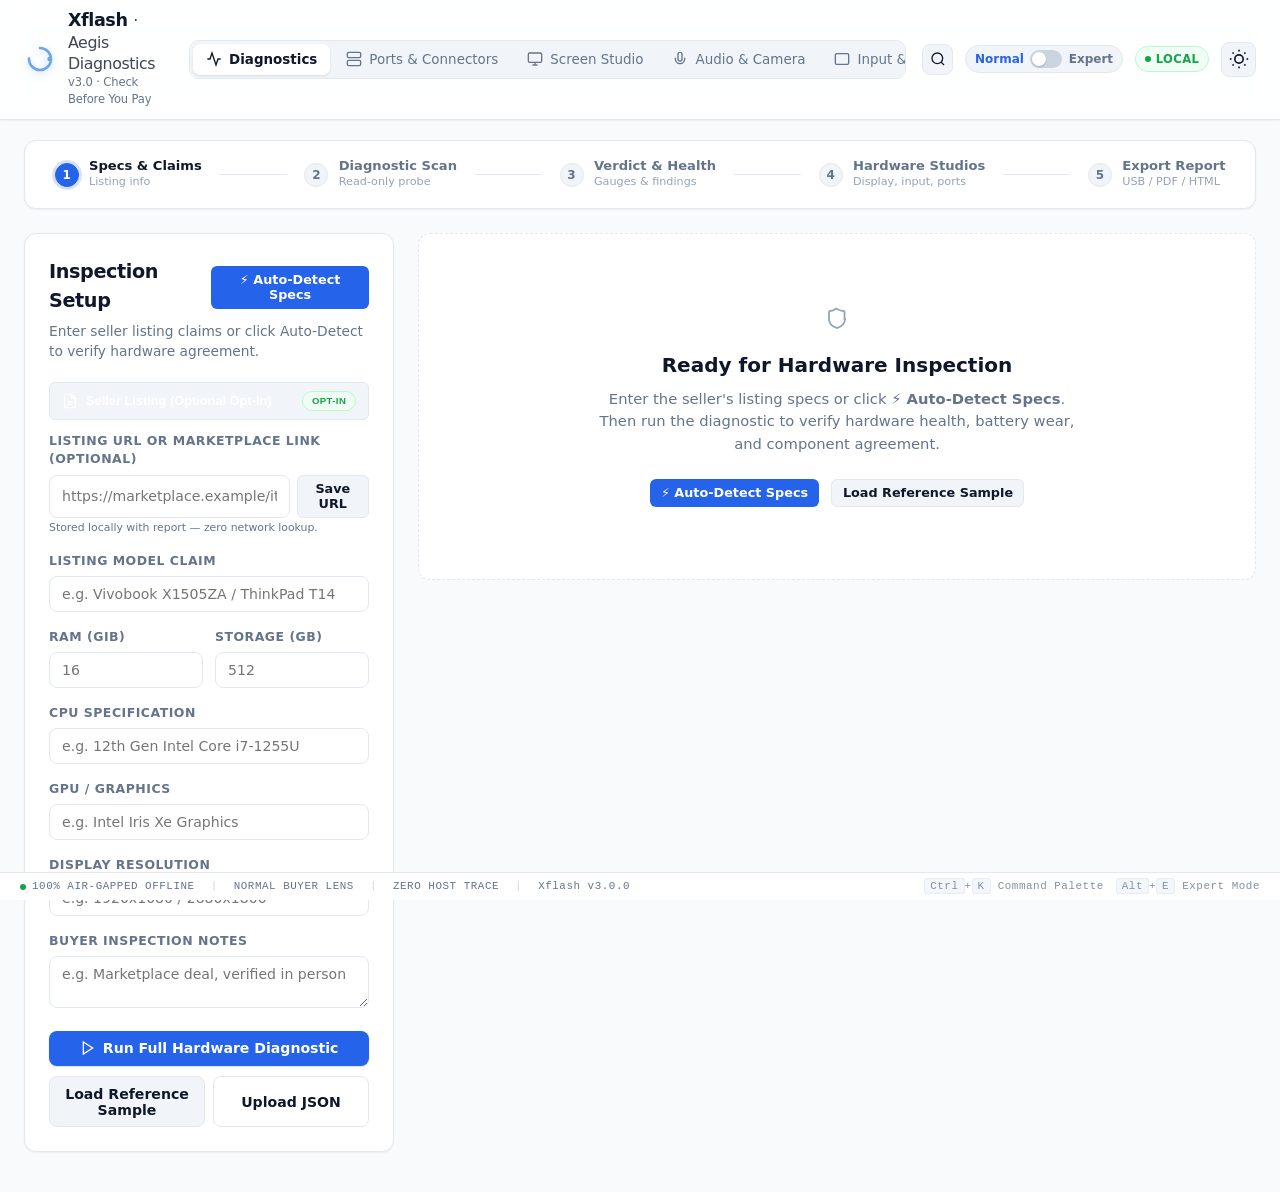
==== src/laptop_inspector/web/static/index.html @ f44b6428 "fix: resolve module lookup for server runner, cross-platform USB autorun, and web design guidelines " ====
<!doctype html>
<html lang="en">
<head>
  <meta charset="utf-8">
  <meta name="viewport" content="width=device-width, initial-scale=1">
  <meta name="theme-color" content="#0D1117">
  <meta name="color-scheme" content="dark">
  <title>Xflash (Aegis) v3.0 — Offline Hardware Assurance &amp; Spec Check</title>
  <link rel="stylesheet" href="app.css">
</head>
<body>
  <a href="#mainContent" class="skip-link">Skip to main content</a>

  <!-- Boot Splash (Xflash signature moment: open ring fills as engine initializes) -->
  <div id="xflashSplash" class="xflash-splash" aria-hidden="true" role="presentation">
    <div class="splash-content">
      <svg class="splash-ring-svg" viewBox="0 0 72 72" aria-hidden="true">
        <circle class="splash-ring-track" cx="36" cy="36" r="28" />
        <circle id="splashRingFill" class="splash-ring-fill" cx="36" cy="36" r="28" transform="rotate(-90 36 36)" />
        <circle id="splashSpark" class="splash-spark" cx="64" cy="36" r="3.5" />
      </svg>
      <div class="splash-wordmark">X<span>flash</span></div>
      <div class="splash-tagline">Offline Hardware Assurance · Workshop-Bench v3.0</div>
    </div>
  </div>

  <!-- Command Palette Overlay (Ctrl+K / Cmd+K) -->
  <div id="cmdPaletteOverlay" class="cmd-palette-overlay" role="dialog" aria-modal="true" aria-label="Command Palette">
    <div class="cmd-palette" id="cmdPaletteBox">
      <div class="cmd-input-row">
        <svg class="cmd-input-icon icon-sm" viewBox="0 0 24 24" stroke="currentColor" fill="none" stroke-width="2" aria-hidden="true"><circle cx="11" cy="11" r="8"/><line x1="21" y1="21" x2="16.65" y2="16.65"/></svg>
        <input type="text" id="cmdPaletteInput" class="cmd-input" placeholder="Jump to studio or test (e.g. Screen, Ports, Input, Cooling, Export)…" autocomplete="off" spellcheck="false" />
        <span class="cmd-shortcuts">ESC</span>
      </div>
      <div class="cmd-results" id="cmdResults" role="listbox"></div>
      <div class="cmd-footer">
        <span><kbd>↑</kbd><kbd>↓</kbd> Navigate</span>
        <span><kbd>Enter</kbd> Select</span>
        <span><kbd>Esc</kbd> Close</span>
      </div>
    </div>
  </div>

  <div id="app">
    <!-- Top Navigation Bar -->
    <header class="navbar">
      <div class="nav-container">
        <!-- Brand -->
        <div class="brand">
          <div class="brand-shield" aria-hidden="true">
            <svg viewBox="0 0 32 32" fill="none" class="shield-svg" width="30" height="30">
              <circle cx="16" cy="16" r="11" stroke="#6CA6F2" stroke-width="2.6" stroke-dasharray="52 17" stroke-linecap="round" transform="rotate(-90 16 16)" />
              <circle cx="25.5" cy="16" r="2.2" fill="#6CA6F2" />
            </svg>
          </div>
          <div class="brand-text">
            <span class="brand-title">Xflash <span style="font-weight:400; opacity:0.8; font-size:0.9em;">· Aegis Diagnostics</span></span>
            <span class="brand-tag">v3.0 · Check Before You Pay</span>
          </div>
        </div>

        <!-- Center Tabs -->
        <nav class="nav-tabs" role="tablist" aria-label="Main Diagnostics Navigation">
          <button class="nav-btn active" data-tab="tab-inspect" role="tab" aria-selected="true">
            <svg class="icon icon-sm" viewBox="0 0 24 24" stroke="currentColor" fill="none" stroke-width="2"><path d="M22 12h-4l-3 9L9 3l-3 9H2"/></svg>
            Diagnostics
          </button>
          <button class="nav-btn" data-tab="tab-ports" role="tab" aria-selected="false">
            <svg class="icon icon-sm" viewBox="0 0 24 24" stroke="currentColor" fill="none" stroke-width="2"><rect x="2" y="2" width="20" height="8" rx="2"/><rect x="2" y="14" width="20" height="8" rx="2"/><line x1="6" y1="6" x2="6.01" y2="6"/><line x1="6" y1="18" x2="6.01" y2="18"/></svg>
            Ports &amp; Connectors
          </button>
          <button class="nav-btn" data-tab="tab-screen" role="tab" aria-selected="false">
            <svg class="icon icon-sm" viewBox="0 0 24 24" stroke="currentColor" fill="none" stroke-width="2"><rect x="2" y="3" width="20" height="14" rx="2"/><line x1="8" y1="21" x2="16" y2="21"/><line x1="12" y1="17" x2="12" y2="21"/></svg>
            Screen Studio
          </button>
          <button class="nav-btn" data-tab="tab-media" role="tab" aria-selected="false">
            <svg class="icon icon-sm" viewBox="0 0 24 24" stroke="currentColor" fill="none" stroke-width="2"><path d="M12 2a3 3 0 0 0-3 3v7a3 3 0 0 0 6 0V5a3 3 0 0 0-3-3z"/><path d="M19 10v2a7 7 0 0 1-14 0v-2"/></svg>
            Audio &amp; Camera
          </button>
          <button class="nav-btn" data-tab="tab-input" role="tab" aria-selected="false">
            <svg class="icon icon-sm" viewBox="0 0 24 24" stroke="currentColor" fill="none" stroke-width="2"><rect x="2" y="4" width="20" height="16" rx="2"/><line x1="6" y1="8" x2="6.01" y2="8"/><line x1="10" y1="8" x2="10.01" y2="8"/><line x1="14" y1="8" x2="14.01" y2="8"/><line x1="18" y1="8" x2="18.01" y2="8"/></svg>
            Input &amp; Trackpad
          </button>
          <button class="nav-btn" data-tab="tab-benchmark" role="tab" aria-selected="false">
            <svg class="icon icon-sm" viewBox="0 0 24 24" stroke="currentColor" fill="none" stroke-width="2"><polygon points="13 2 3 14 12 14 11 22 21 10 12 10 13 2"/></svg>
            Cooling Pulse
          </button>
          <!-- Alias button for test compatibility - kept visible for backward compat -->
          <button class="nav-btn" data-tab="tab-tools" role="tab" style="display:none; visibility:hidden; position:absolute;">Tools</button>
          <button class="nav-btn" data-tab="tab-history" role="tab" aria-selected="false">
            <svg class="icon icon-sm" viewBox="0 0 24 24" stroke="currentColor" fill="none" stroke-width="2"><circle cx="12" cy="12" r="10"/><polyline points="12 6 12 12 16 14"/></svg>
            History
          </button>
          <button class="nav-btn" data-tab="tab-about" role="tab" aria-selected="false">
            <svg class="icon icon-sm" viewBox="0 0 24 24" stroke="currentColor" fill="none" stroke-width="2"><circle cx="12" cy="12" r="10"/><line x1="12" y1="16" x2="12" y2="12"/><line x1="12" y1="8" x2="12.01" y2="8"/></svg>
            About &amp; Donate
          </button>
        </nav>

        <!-- Right Controls: Command Palette, Mode Toggle, Local Badge, Theme -->
        <div class="nav-actions">
          <button type="button" id="cmdPaletteBtn" class="btn btn-icon" title="Command Palette (Ctrl+K)" aria-label="Command Palette">
            <svg class="icon icon-sm" viewBox="0 0 24 24" stroke="currentColor" fill="none" stroke-width="2"><circle cx="11" cy="11" r="8"/><line x1="21" y1="21" x2="16.65" y2="16.65"/></svg>
          </button>

          <div class="mode-switch-wrapper" title="Switch between Normal buyer mode and deep Expert hardware inspection mode">
            <span class="mode-label normal-label active">Normal</span>
            <label class="switch">
              <input type="checkbox" id="expertModeToggle" aria-label="Toggle Expert Telemetry Mode">
              <span class="slider round"></span>
            </label>
            <span class="mode-label expert-label">Expert</span>
          </div>

          <span id="appModeBadge" class="badge status-passed" title="100% offline, zero network requests"><span class="pulse-dot"></span>LOCAL</span>
          <button id="themeToggleBtn" class="btn btn-icon" title="Toggle Theme (Light / Dark)" aria-label="Toggle Theme (Light / Dark)">
            <svg class="icon" viewBox="0 0 24 24" stroke="currentColor" fill="none" stroke-width="2"><circle cx="12" cy="12" r="5"/><line x1="12" y1="1" x2="12" y2="3"/><line x1="12" y1="21" x2="12" y2="23"/><line x1="4.22" y1="4.22" x2="5.64" y2="5.64"/><line x1="18.36" y1="18.36" x2="19.78" y2="19.78"/><line x1="1" y1="12" x2="3" y2="12"/><line x1="21" y1="12" x2="23" y2="12"/><line x1="4.22" y1="19.78" x2="5.64" y2="18.36"/><line x1="18.36" y1="5.64" x2="19.78" y2="4.22"/></svg>
          </button>
        </div>
      </div>
    </header>

    <!-- Main Content -->
    <main id="mainContent" class="main-content">
      <!-- ============================================================== -->
      <!-- TAB 1: DIAGNOSTICS & HARDWARE INSPECTION                       -->
      <!-- ============================================================== -->
      <section id="tab-inspect" class="tab-pane active" role="tabpanel">
        <!-- Minimalist Workflow Stepper -->
        <div class="workflow-stepper" id="workflowStepper" role="navigation" aria-label="Inspection Workflow Steps">
          <div class="step-node active" data-step="1" title="Input listing claims or auto-detect specs">
            <span class="step-badge">1</span>
            <div class="step-info">
              <span class="step-title">Specs &amp; Claims</span>
              <span class="step-desc">Listing info</span>
            </div>
          </div>
          <div class="step-line" aria-hidden="true"></div>
          <div class="step-node" data-step="2" title="Inspect system hardware snapshot">
            <span class="step-badge">2</span>
            <div class="step-info">
              <span class="step-title">Diagnostic Scan</span>
              <span class="step-desc">Read-only probe</span>
            </div>
          </div>
          <div class="step-line" aria-hidden="true"></div>
          <div class="step-node" data-step="3" title="Review health metrics &amp; rule findings">
            <span class="step-badge">3</span>
            <div class="step-info">
              <span class="step-title">Verdict &amp; Health</span>
              <span class="step-desc">Gauges &amp; findings</span>
            </div>
          </div>
          <div class="step-line" aria-hidden="true"></div>
          <div class="step-node" data-step="4" title="Interactive studios: screen, audio, keyboard, ports, fan">
            <span class="step-badge">4</span>
            <div class="step-info">
              <span class="step-title">Hardware Studios</span>
              <span class="step-desc">Display, input, ports</span>
            </div>
          </div>
          <div class="step-line" aria-hidden="true"></div>
          <div class="step-node" data-step="5" title="Export HTML, JSON, or save directly to USB">
            <span class="step-badge">5</span>
            <div class="step-info">
              <span class="step-title">Export Report</span>
              <span class="step-desc">USB / PDF / HTML</span>
            </div>
          </div>
        </div>

        <div class="grid grid-sidebar">
          <!-- Sidebar: Claims & Auto-Detection -->
          <div class="sidebar-card">
            <div class="sidebar-header">
              <h2>Inspection Setup</h2>
              <button type="button" id="autoDetectBtn" class="btn btn-accent btn-sm" title="Query local hardware registers directly">
                ⚡ Auto-Detect Specs
              </button>
            </div>
            <p class="text-muted">Enter seller listing claims or click Auto-Detect to verify hardware agreement.</p>

            <!-- Host Environment & Clean Install Detection Card -->
            <div id="hostMetaBanner" class="host-meta-banner" style="display:none;">
              <div class="host-meta-title">
                <span>⚡ Host Environment &amp; OS Metadata</span>
                <span id="hostWipeTag" class="badge status-passed" style="margin-left:auto; font-size:0.65rem;">ESTABLISHED</span>
              </div>
              <div class="host-meta-grid">
                <div class="host-meta-item">
                  <strong>OS &amp; Arch</strong>
                  <span id="hostOsVal">--</span>
                </div>
                <div class="host-meta-item">
                  <strong>Boot &amp; Partition</strong>
                  <span id="hostBootVal">--</span>
                </div>
                <div class="host-meta-item">
                  <strong>Display Panel</strong>
                  <span id="hostDisplayVal">--</span>
                </div>
                <div class="host-meta-item">
                  <strong>Install Age</strong>
                  <span id="hostInstallVal">--</span>
                </div>
              </div>
            </div>

            <!-- Optional Seller Listing Claims Module (Intentional Opt-In) -->
            <div class="listing-toggle-wrapper" style="margin-bottom:0.75rem;">
              <button type="button" id="listingToggleBtn" class="listing-toggle-btn" aria-expanded="true" aria-controls="claimsForm" style="display:flex; align-items:center; gap:8px; width:100%; padding:0.5rem 0.75rem; background:var(--bg-subtle); border:1px solid var(--border-color); border-radius:var(--radius-sm); font-size:0.8rem; font-weight:600; cursor:pointer;">
                <svg class="icon icon-sm" viewBox="0 0 24 24" stroke="currentColor" fill="none" stroke-width="2"><path d="M14 2H6a2 2 0 0 0-2 2v16a2 2 0 0 0 2 2h12a2 2 0 0 0 2-2V8z"/><polyline points="14 2 14 8 20 8"/><line x1="16" y1="13" x2="8" y2="13"/><line x1="16" y1="17" x2="8" y2="17"/></svg>
                <span>Seller Listing (Optional Opt-In)</span>
                <span id="listingStateBadge" class="badge status-passed" style="font-size:0.6rem; margin-left:auto;">OPT-IN</span>
              </button>
            </div>

            <form id="claimsForm" class="claims-form">
              <div class="form-group" id="listingUrlGroup">
                <label for="listingUrlInput">Listing URL or Marketplace Link (Optional)</label>
                <div style="display:flex; gap:0.4rem;">
                  <input type="url" id="listingUrlInput" placeholder="https://marketplace.example/item/123…" autocomplete="off" />
                  <button type="button" id="parseListingBtn" class="btn btn-secondary btn-sm" title="Record listing reference offline (zero network transmission)">Save URL</button>
                </div>
                <span class="field-hint" style="font-size:0.68rem; color:var(--text-muted); display:block; margin-top:2px;">Stored locally with report — zero network lookup.</span>
              </div>

              <div class="form-group">
                <label for="claimModel">Listing Model Claim</label>
                <input type="text" id="claimModel" placeholder="e.g. Vivobook X1505ZA / ThinkPad T14" autocomplete="off" />
              </div>

              <div class="form-row">
                <div class="form-group">
                  <label for="claimRam">RAM (GiB)</label>
                  <input type="number" id="claimRam" placeholder="16" step="1" min="1" autocomplete="off" />
                </div>
                <div class="form-group">
                  <label for="claimStorage">Storage (GB)</label>
                  <input type="number" id="claimStorage" placeholder="512" step="1" min="1" autocomplete="off" />
                </div>
              </div>

              <div class="form-group">
                <label for="claimCpu">CPU Specification</label>
                <input type="text" id="claimCpu" placeholder="e.g. 12th Gen Intel Core i7-1255U" autocomplete="off" />
              </div>

              <div class="form-group">
                <label for="claimGpu">GPU / Graphics</label>
                <input type="text" id="claimGpu" placeholder="e.g. Intel Iris Xe Graphics" />
              </div>

              <div class="form-group">
                <label for="claimDisplay">Display Resolution</label>
                <input type="text" id="claimDisplay" placeholder="e.g. 1920x1080 / 2880x1800" />
              </div>

              <div class="form-group">
                <label for="operatorNotes">Buyer Inspection Notes</label>
                <textarea id="operatorNotes" rows="2" placeholder="e.g. Marketplace deal, verified in person"></textarea>
              </div>

              <!-- Action Buttons -->
              <div class="action-buttons">
                <button type="button" id="runLiveBtn" class="btn btn-primary btn-block">
                  <svg viewBox="0 0 24 24" width="16" height="16" stroke="currentColor" fill="none" stroke-width="2"><polygon points="5 3 19 12 5 21 5 3"/></svg>
                  Run Full Hardware Diagnostic
                </button>
                <div class="btn-group-row">
                  <button type="button" id="loadSampleBtn" class="btn btn-secondary flex-1">
                    Load Reference Sample
                  </button>
                  <button type="button" id="uploadSnapshotBtn" class="btn btn-outline flex-1">
                    Upload JSON
                  </button>
                </div>
                <input type="file" id="snapshotFileInput" accept=".json" style="display:none;" />
              </div>
            </form>

            <!-- Expert Mode Configuration Panel -->
            <div id="expertConfigPanel" class="expert-box" style="display:none;">
              <div class="expert-header">
                <span class="expert-tag">EXPERT TUNING</span>
                <span class="text-muted" style="font-size:0.75rem;">Custom Thresholds</span>
              </div>
              <div class="form-group slider-group">
                <div class="slider-label-row">
                  <label for="threshBatteryWarn">Battery Degradation Warning:</label>
                  <span id="threshBatteryWarnVal" class="val-pill">20%</span>
                </div>
                <input type="range" id="threshBatteryWarn" min="10" max="35" value="20" step="1">
              </div>
              <div class="form-group slider-group">
                <div class="slider-label-row">
                  <label for="threshNvmeWear">NVMe Wear Warning Threshold:</label>
                  <span id="threshNvmeWearVal" class="val-pill">80%</span>
                </div>
                <input type="range" id="threshNvmeWear" min="50" max="95" value="80" step="5">
              </div>
            </div>
          </div>

          <!-- Main Diagnostic Results Column -->
          <div class="content-panel">
            <div id="emptyState" class="empty-state">
              <div class="empty-icon" aria-hidden="true">
                <svg class="icon icon-lg" viewBox="0 0 24 24" stroke="currentColor" fill="none" stroke-width="1.8"><path d="M20 13c0 5-3.5 7.5-7.66 8.95a1 1 0 0 1-.67-.01C7.5 20.5 4 18 4 13V6a1 1 0 0 1 1-1c2.14 0 4.24-.8 5.85-2.34a1 1 0 0 1 .7 0C14.26 4.2 16.36 5 18.5 5a1 1 0 0 1 1 1v7z"/></svg>
              </div>
              <h3>Ready for Hardware Inspection</h3>
              <p>Enter the seller's listing specs or click <strong>⚡ Auto-Detect Specs</strong>. Then run the diagnostic to verify hardware health, battery wear, and component agreement.</p>
              <div class="empty-quick-actions">
                <button type="button" class="btn btn-accent btn-sm" onclick="document.getElementById('autoDetectBtn').click();">
                  ⚡ Auto-Detect Specs
                </button>
                <button type="button" class="btn btn-secondary btn-sm" onclick="document.getElementById('loadSampleBtn').click();">
                  Load Reference Sample
                </button>
              </div>
            </div>

            <div id="sessionResults" class="session-results" style="display:none;">
              <!-- Top Verdict & Health Meters Banner -->
              <div id="verdictBanner" class="verdict-banner">
                <div class="verdict-top-row">
                  <div class="verdict-main">
                    <div class="verdict-header">
                      <span class="verdict-label">HARDWARE ASSURANCE VERDICT</span>
                      <span id="verdictBadge" class="badge">ANALYZING</span>
                    </div>
                    <h2 id="verdictTitle">Checking hardware state…</h2>
                    <p id="verdictSummary" class="text-muted"></p>
                    <div class="verdict-meta">
                      <span id="sessionMetaId">Session: -</span>
                      <span id="sessionMetaDate">Date: -</span>
                      <span id="sessionMetaModel">Model: -</span>
                    </div>
                  </div>

                  <!-- Visual Radial / Metric Gauges -->
                  <div class="verdict-dials">
                    <!-- Battery Health Radial Ring -->
                    <div class="dial-card" id="batteryDialCard">
                      <div class="dial-svg-wrap">
                        <svg viewBox="0 0 36 36" class="circular-chart">
                          <path class="circle-bg" d="M18 2.0845 a 15.9155 15.9155 0 0 1 0 31.831 a 15.9155 15.9155 0 0 1 0 -31.831"/>
                          <path id="batteryCirclePath" class="circle" stroke-dasharray="85, 100" d="M18 2.0845 a 15.9155 15.9155 0 0 1 0 31.831 a 15.9155 15.9155 0 0 1 0 -31.831"/>
                          <text x="18" y="20.5" class="dial-percent" id="batteryHealthDialText">--%</text>
                        </svg>
                      </div>
                      <div class="dial-label">Battery Health</div>
                      <div class="dial-sub" id="batteryCyclesSub">-- cycles</div>
                    </div>

                    <!-- Storage NVMe Health Indicator -->
                    <div class="dial-card" id="storageDialCard">
                      <div class="dial-meter-wrap">
                        <div class="meter-bar">
                          <div id="storageWearFill" class="meter-fill" style="width: 12%;"></div>
                        </div>
                        <div class="meter-val" id="storageWearText">--% Used</div>
                      </div>
                      <div class="dial-label">NVMe Endurance</div>
                      <div class="dial-sub" id="storageIntegritySub">0 Errors · Clean</div>
                    </div>

                    <!-- Thermal Status Dial -->
                    <div class="dial-card expert-metric" id="thermalDialCard">
                      <div class="thermal-dial-val" id="cpuTempText">45°C</div>
                      <div class="dial-label">CPU Temperature</div>
                      <div class="dial-sub" id="thermalStatusSub">Normal · Active</div>
                    </div>
                  </div>
                </div>

                <!-- Export Bar -->
                <div class="export-bar">
                  <a id="exportHtmlBtn" class="btn btn-sm btn-outline" target="_blank">Download HTML Report</a>
                  <a id="exportJsonBtn" class="btn btn-sm btn-outline" target="_blank">Download JSON</a>
                  <button type="button" id="printReportBtn" class="btn btn-sm btn-outline">Print View</button>
                  <button type="button" id="saveUsbReportBtn" class="btn btn-sm btn-primary" title="Save HTML and JSON report directly into USB drive ./aegis_reports/">💾 Save to USB Reports</button>
                  <span id="saveUsbReportStatus" class="text-muted" style="font-size:0.75rem; align-self:center;"></span>
                </div>
              </div>

              <!-- Interactive Laptop Hardware Schematic (Component Health Map) -->
              <div id="hardwareSchematic" class="card-box schematic-card" style="margin-bottom:1.25rem;">
                <div class="sidebar-header" style="margin-bottom:0.4rem;">
                  <div style="display:flex; align-items:center; gap:8px;">
                    <svg class="icon icon-sm" viewBox="0 0 24 24" stroke="currentColor" fill="none" stroke-width="2"><rect x="2" y="3" width="20" height="14" rx="2"/><line x1="8" y1="21" x2="16" y2="21"/><line x1="12" y1="17" x2="12" y2="21"/></svg>
                    <h3 style="margin:0; font-size:0.95rem;">Interactive Hardware Topology Map</h3>
                  </div>
                  <span id="schematicOverallBadge" class="badge status-passed" style="font-size:0.65rem;">HARDWARE TOPOLOGY ACTIVE</span>
                </div>
                <p class="text-muted" style="font-size:0.78rem; margin-bottom:0.75rem;">Spatial component overview. Click any hardware module below to inspect its dedicated diagnostics or sensor registers.</p>
                <div class="schematic-svg-wrapper" style="overflow-x:auto;">
                  <svg class="laptop-schematic-svg" viewBox="0 0 540 280" fill="none" xmlns="http://www.w3.org/2000/svg" role="img" aria-label="Interactive Laptop Component Health Map" style="width:100%; max-width:620px; display:block; margin:0 auto;">
                    <!-- Screen Lid -->
                    <rect x="50" y="8" width="440" height="145" rx="8" class="schematic-zone zone-healthy" id="schematic-display" data-target-tab="tab-screen" style="cursor:pointer;" />
                    <text class="schematic-label" x="270" y="70" id="schematic-display-text" text-anchor="middle" font-size="11" font-weight="700" fill="currentColor">DISPLAY PANEL (eDP)</text>
                    <text class="schematic-sublabel" x="270" y="86" id="schematic-display-sub" text-anchor="middle" font-size="9" fill="currentColor" opacity="0.75">Click for Screen Studio (Pixels, UFO, Contrast)</text>
                    <!-- Webcam -->
                    <rect x="250" y="14" width="40" height="18" rx="4" class="schematic-zone zone-healthy" id="schematic-webcam" data-target-tab="tab-media" style="cursor:pointer;" />
                    <circle cx="270" cy="23" r="3" fill="#6CA6F2" />
                    <!-- Left & Right Hinges -->
                    <rect x="60" y="148" width="36" height="12" rx="2" class="schematic-zone zone-healthy" id="schematic-hinge-l" data-target-subtab="subtab-manual" style="cursor:pointer;" />
                    <rect x="444" y="148" width="36" height="12" rx="2" class="schematic-zone zone-healthy" id="schematic-hinge-r" data-target-subtab="subtab-manual" style="cursor:pointer;" />
                    <!-- Lower Chassis Base -->
                    <rect x="30" y="160" width="480" height="110" rx="8" class="schematic-chassis" stroke="var(--border-color)" stroke-width="1.5" fill="var(--bg-subtle)" />
                    <!-- Left Ports (USB/AC) -->
                    <rect x="18" y="172" width="16" height="44" rx="3" class="schematic-zone zone-healthy" id="schematic-ports-l" data-target-tab="tab-ports" style="cursor:pointer;" />
                    <text class="schematic-vert-label" x="26" y="194" transform="rotate(-90 26 194)" text-anchor="middle" font-size="7" font-weight="700" fill="currentColor">PORTS L</text>
                    <!-- Right Ports (HDMI/Audio) -->
                    <rect x="506" y="172" width="16" height="44" rx="3" class="schematic-zone zone-healthy" id="schematic-ports-r" data-target-tab="tab-ports" style="cursor:pointer;" />
                    <text class="schematic-vert-label" x="514" y="194" transform="rotate(90 514 194)" text-anchor="middle" font-size="7" font-weight="700" fill="currentColor">PORTS R</text>
                    <!-- Keyboard Area -->
                    <rect x="54" y="168" width="308" height="58" rx="5" class="schematic-zone zone-healthy" id="schematic-keyboard" data-target-tab="tab-input" style="cursor:pointer;" />
                    <text class="schematic-label" x="208" y="195" id="schematic-keyboard-text" text-anchor="middle" font-size="10" font-weight="700" fill="currentColor">KEYBOARD MATRIX</text>
                    <text class="schematic-sublabel" x="208" y="210" id="schematic-keyboard-sub" text-anchor="middle" font-size="8" fill="currentColor" opacity="0.75">Click for Input Studio (84-Key Heatmap)</text>
                    <!-- Trackpad -->
                    <rect x="154" y="232" width="108" height="32" rx="4" class="schematic-zone zone-healthy" id="schematic-trackpad" data-target-tab="tab-input" style="cursor:pointer;" />
                    <text class="schematic-sublabel" x="208" y="252" text-anchor="middle" font-size="8" font-weight="700" fill="currentColor">TRACKPAD &amp; GESTURES</text>
                    <!-- CPU & Thermals -->
                    <rect x="372" y="168" width="128" height="34" rx="5" class="schematic-zone zone-healthy" id="schematic-cpu" data-target-tab="tab-benchmark" style="cursor:pointer;" />
                    <text class="schematic-label" x="436" y="185" id="schematic-cpu-text" text-anchor="middle" font-size="9" font-weight="700" fill="currentColor">CPU &amp; THERMALS</text>
                    <text class="schematic-sublabel" x="436" y="196" id="schematic-cpu-status" text-anchor="middle" font-size="8" fill="currentColor" opacity="0.75">Normal</text>
                    <!-- NVMe Storage & Fan -->
                    <rect x="372" y="206" width="60" height="26" rx="4" class="schematic-zone zone-healthy" id="schematic-storage" data-target-subtab="subtab-expert" style="cursor:pointer;" />
                    <text class="schematic-sublabel" x="402" y="222" id="schematic-storage-status" text-anchor="middle" font-size="8" font-weight="700" fill="currentColor">NVMe SSD</text>
                    <rect x="440" y="206" width="60" height="26" rx="4" class="schematic-zone zone-healthy" id="schematic-fan" data-target-tab="tab-benchmark" style="cursor:pointer;" />
                    <text class="schematic-sublabel" x="470" y="222" id="schematic-fan-status" text-anchor="middle" font-size="8" font-weight="700" fill="currentColor">FAN RPM</text>
                    <!-- Battery Unit -->
                    <rect x="372" y="236" width="128" height="28" rx="4" class="schematic-zone zone-healthy" id="schematic-battery" data-target-subtab="subtab-expert" style="cursor:pointer;" />
                    <text class="schematic-label" x="436" y="253" id="schematic-battery-text" text-anchor="middle" font-size="9" font-weight="700" fill="currentColor">BATTERY PACK</text>
                  </svg>
                </div>
              </div>

              <!-- Quick Hardware Verification Ribbon -->
              <div class="quick-check-ribbon">
                <div class="quick-check-title">
                  <svg class="icon icon-sm" viewBox="0 0 24 24" stroke="currentColor" fill="none" stroke-width="2"><path d="M9 12l2 2 4-4m6 2a9 9 0 11-18 0 9 9 0 0118 0z"/></svg>
                  <span>Interactive Testing Studios:</span>
                </div>
                <div class="quick-check-actions">
                  <button type="button" class="quick-tool-btn" data-jump-tab="tab-screen">
                    <svg class="icon icon-sm" viewBox="0 0 24 24" stroke="currentColor" fill="none" stroke-width="2"><rect x="2" y="3" width="20" height="14" rx="2"/><line x1="8" y1="21" x2="16" y2="21"/><line x1="12" y1="17" x2="12" y2="21"/></svg>
                    Screen Studio
                  </button>
                  <button type="button" class="quick-tool-btn" data-jump-tab="tab-ports">
                    <svg class="icon icon-sm" viewBox="0 0 24 24" stroke="currentColor" fill="none" stroke-width="2"><rect x="2" y="2" width="20" height="8" rx="2"/><rect x="2" y="14" width="20" height="8" rx="2"/><line x1="6" y1="6" x2="6.01" y2="6"/><line x1="6" y1="18" x2="6.01" y2="18"/></svg>
                    Ports &amp; Cables
                  </button>
                  <button type="button" class="quick-tool-btn" data-jump-tab="tab-input">
                    <svg class="icon icon-sm" viewBox="0 0 24 24" stroke="currentColor" fill="none" stroke-width="2"><rect x="2" y="4" width="20" height="16" rx="2"/><line x1="6" y1="8" x2="6.01" y2="8"/><line x1="10" y1="8" x2="10.01" y2="8"/><line x1="14" y1="8" x2="14.01" y2="8"/><line x1="18" y1="8" x2="18.01" y2="8"/></svg>
                    Keyboard &amp; Trackpad
                  </button>
                  <button type="button" class="quick-tool-btn" data-jump-tab="tab-media">
                    <svg class="icon icon-sm" viewBox="0 0 24 24" stroke="currentColor" fill="none" stroke-width="2"><path d="M12 2a3 3 0 0 0-3 3v7a3 3 0 0 0 6 0V5a3 3 0 0 0-3-3z"/><path d="M19 10v2a7 7 0 0 1-14 0v-2"/></svg>
                    Audio &amp; Mic
                  </button>
                  <button type="button" class="quick-tool-btn" data-jump-tab="tab-benchmark">
                    <svg class="icon icon-sm" viewBox="0 0 24 24" stroke="currentColor" fill="none" stroke-width="2"><polygon points="13 2 3 14 12 14 11 22 21 10 12 10 13 2"/></svg>
                    Cooling Pulse
                  </button>
                </div>
              </div>

              <!-- Sub-navigation Tabs -->
              <div class="subnav-tabs">
                <button class="subnav-btn active" data-subtab="subtab-findings">
                  Findings (<span id="findingsCountBadge">0</span>)
                </button>
                <button class="subnav-btn" data-subtab="subtab-comparison">
                  Listing Claim Comparison
                </button>
                <button class="subnav-btn" data-subtab="subtab-coverage">
                  Coverage Matrix
                </button>
                <button class="subnav-btn" data-subtab="subtab-manual">
                  Manual Checklist
                </button>
                <button class="subnav-btn expert-tab-btn" data-subtab="subtab-expert" style="display:none;">
                  ⚡ Expert Hardware Telemetry
                </button>
              </div>

              <!-- Subtab 1: Findings -->
              <div id="subtab-findings" class="subtab-pane active">
                <div id="findingsList" class="findings-list"></div>
              </div>

              <!-- Subtab 2: Listing Claim Comparison Matrix -->
              <div id="subtab-comparison" class="subtab-pane">
                <div class="card-box">
                  <h3>Seller Listing vs. Physical Hardware Agreement</h3>
                  <p class="text-muted">Direct comparison between seller claims, measured hardware registers, and tolerance bounds.</p>
                  <table class="table comparison-table">
                    <thead>
                      <tr>
                        <th>Specification</th>
                        <th>Seller Listing Claim</th>
                        <th>Auto-Detected Physical Hardware</th>
                        <th>Agreement Verdict</th>
                      </tr>
                    </thead>
                    <tbody id="comparisonTableBody"></tbody>
                  </table>
                </div>
              </div>

              <!-- Subtab 3: Coverage Matrix -->
              <div id="subtab-coverage" class="subtab-pane">
                <table class="table coverage-table">
                  <thead>
                    <tr>
                      <th>Diagnostic Area</th>
                      <th>Coverage State</th>
                      <th>Description &amp; Bounds</th>
                    </tr>
                  </thead>
                  <tbody id="coverageTableBody"></tbody>
                </table>
              </div>

              <!-- Subtab 4: Manual Physical Checklist -->
              <div id="subtab-manual" class="subtab-pane">
                <div class="card-box">
                  <h3>Physical &amp; Chassis Verification</h3>
                  <p class="text-muted">Software cannot inspect physical chassis cracks, loose hinges, missing screws, or dangerous battery swelling. Test and record outcomes below:</p>
                  <div id="manualChecklist" class="checklist-grid"></div>
                </div>
              </div>

              <!-- Subtab 5: Expert Telemetry Inspection -->
              <div id="subtab-expert" class="subtab-pane">
                <div class="expert-telemetry-grid">
                  <!-- CPU & Thermal Zones -->
                  <div class="card-box">
                    <h4>Processor &amp; Thermal Zone Telemetry</h4>
                    <table class="table table-sm">
                      <tbody id="expertCpuTable"></tbody>
                    </table>
                  </div>

                  <!-- Battery ACPI & Power Registers -->
                  <div class="card-box">
                    <h4>Battery ACPI Controller Telemetry</h4>
                    <table class="table table-sm">
                      <tbody id="expertBatteryTable"></tbody>
                    </table>
                  </div>

                  <!-- Storage Low-Level Controllers -->
                  <div class="card-box">
                    <h4>Storage Controller &amp; NVMe Raw Logs</h4>
                    <table class="table table-sm">
                      <tbody id="expertStorageTable"></tbody>
                    </table>
                  </div>

                  <!-- Display & System Architecture -->
                  <div class="card-box">
                    <h4>Motherboard, Display DRM &amp; Kernel</h4>
                    <table class="table table-sm">
                      <tbody id="expertSystemTable"></tbody>
                    </table>
                  </div>

                  <!-- Operating System, Refurbish & Display Panel Telemetry -->
                  <div class="card-box" style="grid-column: 1 / -1;">
                    <div class="sidebar-header">
                      <h4>Operating System, Clean Wipe &amp; Display Panel Telemetry</h4>
                      <span id="refurbishVerdictBadge" class="badge status-passed">OS METADATA VERIFIED</span>
                    </div>
                    <table class="table table-sm">
                      <tbody id="expertOsRefurbishTable"></tbody>
                    </table>
                  </div>
                </div>
              </div>
            </div>
          </div>
        </div>
      </section>

      <!-- ============================================================== -->
      <!-- TAB 2: PORTS & CONNECTORS HARDWARE STATION                     -->
      <!-- ============================================================== -->
      <section id="tab-ports" class="tab-pane" role="tabpanel">
        <!-- Station Header Bar -->
        <div class="station-header-bar">
          <div class="station-header-left">
            <button type="button" class="btn btn-sm btn-outline station-nav-btn" data-jump-tab="tab-inspect">
              <svg class="icon icon-sm" viewBox="0 0 24 24" stroke="currentColor" fill="none" stroke-width="2"><line x1="19" y1="12" x2="5" y2="12"/><polyline points="12 19 5 12 12 5"/></svg>
              Diagnostics Overview
            </button>
            <div class="station-header-title">
              <h2>Ports &amp; Connectors Station</h2>
              <p>Plug in USB devices, video monitors, and AC charger to verify socket integrity</p>
            </div>
          </div>
          <div class="station-header-actions">
            <button type="button" class="btn btn-sm btn-primary station-nav-btn" data-jump-tab="tab-screen">
              Next: Screen Studio
              <svg class="icon icon-sm" viewBox="0 0 24 24" stroke="currentColor" fill="none" stroke-width="2"><line x1="5" y1="12" x2="19" y2="12"/><polyline points="12 5 19 12 12 19"/></svg>
            </button>
          </div>
        </div>

        <div class="ports-container">
          <div class="ports-summary-bar">
            <div>
              <h2>Physical Ports &amp; Connectors Station</h2>
              <p class="text-muted" style="margin-bottom:0;">Live real-time monitoring of USB-A/C ports, external HDMI video, and AC charger connectivity.</p>
            </div>
            <div class="ports-stats">
              <div class="port-stat-item">
                <span class="port-stat-num" id="portUsbCount">0</span>
                <span class="port-stat-label">USB Devices</span>
              </div>
              <div class="port-stat-item">
                <span class="port-stat-num" id="portDisplayCount">0</span>
                <span class="port-stat-label">Video Outputs</span>
              </div>
              <div class="port-stat-item">
                <span class="port-stat-num" id="portVerifiedCount">0</span>
                <span class="port-stat-label">Verified Ports</span>
              </div>
              <button type="button" id="refreshPortsBtn" class="btn btn-sm btn-outline">⚡ Poll Ports</button>
            </div>
          </div>

          <div id="portLiveAlert" class="port-alert-banner">
            <span>💡 <strong>Live Port Test:</strong> Plug a USB drive, mouse, or HDMI cable into any laptop port. The port will automatically highlight in green with speed and vendor verification!</span>
          </div>

          <!-- Section 1: USB Ports -->
          <div class="card-box">
            <div class="sidebar-header">
              <h3>USB-A &amp; USB-C Physical Ports</h3>
              <span class="badge status-passed">Auto-Polling Active</span>
            </div>
            <p class="text-muted">Insert a USB device into each physical port around the laptop chassis to verify power delivery and data lines.</p>
            <div id="usbPortsList" class="ports-section-grid"></div>
          </div>

          <!-- Section 2: Video Outputs & HDMI -->
          <div class="card-box">
            <h3>External Video Outputs (HDMI &amp; DisplayPort)</h3>
            <p class="text-muted">Plug an external monitor or projector into the HDMI/Type-C port to verify external video controller output.</p>
            <div id="displayPortsList" class="ports-section-grid"></div>
          </div>

          <!-- Section 3: AC Charger & Network -->
          <div class="ports-section-grid">
            <div class="card-box" id="acChargingCard">
              <h3>AC Power Adapter &amp; Charging Port</h3>
              <p class="text-muted">Detects when the charging cable is connected and delivering current to the battery.</p>
              <div id="acPortStatusBox" style="margin-top:0.75rem;"></div>
            </div>

            <div class="card-box" id="networkCard">
              <h3>Network &amp; Wireless Hardware</h3>
              <p class="text-muted">Wi-Fi interface chip and Bluetooth hardware controller status.</p>
              <div id="networkStatusBox" style="margin-top:0.75rem;"></div>
            </div>
          </div>
        </div>
      </section>

      <!-- ============================================================== -->
      <!-- TAB 3: SCREEN & DISPLAY STUDIO                                 -->
      <!-- ============================================================== -->
      <section id="tab-screen" class="tab-pane" role="tabpanel">
        <!-- Station Header Bar -->
        <div class="station-header-bar">
          <div class="station-header-left">
            <button type="button" class="btn btn-sm btn-outline station-nav-btn" data-jump-tab="tab-inspect">
              <svg class="icon icon-sm" viewBox="0 0 24 24" stroke="currentColor" fill="none" stroke-width="2"><line x1="19" y1="12" x2="5" y2="12"/><polyline points="12 19 5 12 12 5"/></svg>
              Diagnostics Overview
            </button>
            <div class="station-header-title">
              <h2>Screen &amp; Display Studio</h2>
              <p>Test dead pixels, grayscale dynamic range, optical sharpness, and panel refresh rate</p>
            </div>
          </div>
          <div class="station-header-actions">
            <button type="button" class="btn btn-sm btn-outline station-nav-btn" data-jump-tab="tab-ports">
              ← Ports
            </button>
            <button type="button" class="btn btn-sm btn-primary station-nav-btn" data-jump-tab="tab-media">
              Next: Audio &amp; Camera
              <svg class="icon icon-sm" viewBox="0 0 24 24" stroke="currentColor" fill="none" stroke-width="2"><line x1="5" y1="12" x2="19" y2="12"/><polyline points="12 5 19 12 12 19"/></svg>
            </button>
          </div>
        </div>

        <div class="screen-studio-grid">
          <!-- Screen Tool 1: Dead Pixel Tester -->
          <div class="tool-card">
            <div class="tool-card-header">
              <div class="tool-icon">
  <svg class="icon" viewBox="0 0 24 24" stroke="currentColor" fill="none" stroke-width="2"><rect x="2" y="3" width="20" height="14" rx="2"/><line x1="8" y1="21" x2="16" y2="21"/><line x1="12" y1="17" x2="12" y2="21"/></svg>
</div>
              <div>
                <h3>Dead &amp; Stuck Pixel Color Cycler</h3>
                <p class="text-muted">Cycles pure RGB, monochrome, and contrast panels to spot dead subpixels, pressure marks, and backlight bleed.</p>
              </div>
            </div>

            <div class="palette-preview">
              <span class="preview-chip" style="background:#000;" title="Black"></span>
              <span class="preview-chip" style="background:#fff; border: 1px solid #ccc;" title="White"></span>
              <span class="preview-chip" style="background:#f00;" title="Red"></span>
              <span class="preview-chip" style="background:#0f0;" title="Green"></span>
              <span class="preview-chip" style="background:#00f;" title="Blue"></span>
              <span class="preview-chip" style="background:#ff0;" title="Yellow"></span>
              <span class="preview-chip" style="background:#f0f;" title="Magenta"></span>
              <span class="preview-chip" style="background:#0ff;" title="Cyan"></span>
            </div>

            <button type="button" id="launchScreenTestBtn" class="btn btn-primary btn-block">
              Launch Fullscreen Display Test
            </button>
          </div>

          <!-- Screen Tool 2: Grayscale Contrast & Dynamic Range -->
          <div class="tool-card">
            <div class="tool-card-header">
              <div class="tool-icon">
  <svg class="icon" viewBox="0 0 24 24" stroke="currentColor" fill="none" stroke-width="2"><circle cx="12" cy="12" r="5"/><line x1="12" y1="1" x2="12" y2="3"/><line x1="12" y1="21" x2="12" y2="23"/><line x1="4.22" y1="4.22" x2="5.64" y2="5.64"/><line x1="18.36" y1="18.36" x2="19.78" y2="19.78"/><line x1="1" y1="12" x2="3" y2="12"/><line x1="21" y1="12" x2="23" y2="12"/><line x1="4.22" y1="19.78" x2="5.64" y2="18.36"/><line x1="18.36" y1="5.64" x2="19.78" y2="4.22"/></svg>
</div>
              <div>
                <h3>Contrast &amp; Grayscale Dynamic Range</h3>
                <p class="text-muted">16-step grayscale ramp. Ensure every step from 0% pure black to 100% white is clearly distinguishable without crushed blacks or blown highlights.</p>
              </div>
            </div>

            <div class="contrast-ramp-wrap">
              <div class="contrast-step-bar" id="contrastStepBar"></div>
            </div>

            <div class="btn-group-row">
              <button type="button" id="launchContrastFullscreenBtn" class="btn btn-outline flex-1">Fullscreen Contrast Test</button>
            </div>
          </div>

          <!-- Screen Tool 3: Text Sharpness & 1px Grid -->
          <div class="tool-card">
            <div class="tool-card-header">
              <div class="tool-icon">
  <svg class="icon" viewBox="0 0 24 24" stroke="currentColor" fill="none" stroke-width="2"><circle cx="11" cy="11" r="8"/><line x1="21" y1="21" x2="16.65" y2="16.65"/></svg>
</div>
              <div>
                <h3>1px Text Sharpness &amp; Subpixel Grid</h3>
                <p class="text-muted">Inspect subpixel alignment, optical sharpness, and scaling artifacts across fine fonts and a 1px checkerboard pattern.</p>
              </div>
            </div>

            <div class="sharpness-preview-box">
              <canvas id="checkerboardCanvas" class="pixel-grid-canvas"></canvas>
              <div class="sharpness-samples">
                <div style="font-size:7pt;">7pt: The quick brown fox jumps over the lazy dog. 1234567890</div>
                <div style="font-size:9pt;">9pt: The quick brown fox jumps over the lazy dog. 1234567890</div>
                <div style="font-size:11pt; font-weight:700;">11pt Bold: Clean typography indicates zero scaling distortion.</div>
              </div>
            </div>
          </div>

          <!-- Screen Tool 4: UFO Motion Blur & Refresh Rate Benchmark -->
          <div class="tool-card">
            <div class="tool-card-header">
              <div class="tool-icon">
  <svg class="icon" viewBox="0 0 24 24" stroke="currentColor" fill="none" stroke-width="2"><polygon points="13 2 3 14 12 14 11 22 21 10 12 10 13 2"/></svg>
</div>
              <div>
                <h3>UFO Motion Blur &amp; Display Refresh Rate</h3>
                <p class="text-muted">Live animation benchmark measuring exact display refresh rate (Hz), frame time jitter, and pixel response time ghosting.</p>
              </div>
            </div>

            <div class="ufo-canvas-wrap">
              <canvas id="ufoCanvas" class="ufo-canvas" width="400" height="120"></canvas>
              <div class="ufo-stats-bar">
                <span>Refresh Rate: <strong id="ufoHzText" class="ufo-hz-val">60.0 Hz</strong></span>
                <span>Frame Time: <strong id="ufoFrameTimeText">16.6 ms</strong></span>
                <span>Ghosting: <strong>Check trails</strong></span>
              </div>
            </div>

            <div class="btn-group-row">
              <button type="button" id="toggleUfoAnimBtn" class="btn btn-secondary flex-1">Pause Animation</button>
            </div>
          </div>
        </div>
      </section>

      <!-- ============================================================== -->
      <!-- TAB 4: AUDIO & CAMERA MEDIA LAB                                -->
      <!-- ============================================================== -->
      <section id="tab-media" class="tab-pane" role="tabpanel">
        <!-- Station Header Bar -->
        <div class="station-header-bar">
          <div class="station-header-left">
            <button type="button" class="btn btn-sm btn-outline station-nav-btn" data-jump-tab="tab-inspect">
              <svg class="icon icon-sm" viewBox="0 0 24 24" stroke="currentColor" fill="none" stroke-width="2"><line x1="19" y1="12" x2="5" y2="12"/><polyline points="12 19 5 12 12 5"/></svg>
              Diagnostics Overview
            </button>
            <div class="station-header-title">
              <h2>Audio &amp; Camera Media Lab</h2>
              <p>Frequency sweep, speaker rattle check, optical webcam feed, and real-time dual microphone level</p>
            </div>
          </div>
          <div class="station-header-actions">
            <button type="button" class="btn btn-sm btn-outline station-nav-btn" data-jump-tab="tab-screen">
              ← Screen
            </button>
            <button type="button" class="btn btn-sm btn-primary station-nav-btn" data-jump-tab="tab-input">
              Next: Input &amp; Trackpad
              <svg class="icon icon-sm" viewBox="0 0 24 24" stroke="currentColor" fill="none" stroke-width="2"><line x1="5" y1="12" x2="19" y2="12"/><polyline points="12 5 19 12 12 19"/></svg>
            </button>
          </div>
        </div>

        <div class="tools-grid">
          <!-- Audio Frequency & Speaker Rattle Tester -->
          <div class="tool-card">
            <div class="tool-card-header">
              <div class="tool-icon">
  <svg class="icon" viewBox="0 0 24 24" stroke="currentColor" fill="none" stroke-width="2"><path d="M11 5L6 9H3v6h3l5 4V5z"/><path d="M15.54 8.46a5 5 0 0 1 0 7.07"/><path d="M19.07 4.93a10 10 0 0 1 0 14.14"/></svg>
</div>
              <div>
                <h3>Speaker Rattle &amp; Frequency Sweep</h3>
                <p class="text-muted">Generates pure sine wave sweeps (20Hz–8000Hz) and stereo channel isolation to spot blown speaker diaphragms and chassis buzz.</p>
              </div>
            </div>

            <div class="audio-controls">
              <div class="form-group">
                <div class="slider-label-row">
                  <label for="audioFreqSlider">Frequency:</label>
                  <span id="audioFreqVal" class="val-pill">440 Hz</span>
                </div>
                <input type="range" id="audioFreqSlider" min="20" max="8000" value="440" step="10">
              </div>

              <div class="btn-group-row">
                <button type="button" id="playToneBtn" class="btn btn-secondary flex-1">Play Tone</button>
                <button type="button" id="sweepToneBtn" class="btn btn-primary flex-1">5s Frequency Sweep</button>
              </div>
              <div class="btn-group-row" style="margin-top: 0.5rem;">
                <button type="button" id="testLeftSpeakerBtn" class="btn btn-outline flex-1">Test Left Speaker</button>
                <button type="button" id="testRightSpeakerBtn" class="btn btn-outline flex-1">Test Right Speaker</button>
              </div>
            </div>
          </div>

          <!-- Webcam & Microphone Live Diagnostic -->
          <div class="tool-card">
            <div class="tool-card-header">
              <div class="tool-icon">
  <svg class="icon" viewBox="0 0 24 24" stroke="currentColor" fill="none" stroke-width="2"><rect x="3" y="3" width="18" height="18" rx="2"/><circle cx="8.5" cy="8.5" r="1.5"/><path d="M21 15l-5-5L5 21"/></svg>
</div>
              <div>
                <h3>Webcam &amp; Microphone Diagnostic</h3>
                <p class="text-muted">Validates camera sensor clarity, optical tint, and real-time dual-array microphone audio volume.</p>
              </div>
            </div>

            <div class="media-test-container">
              <video id="webcamPreview" autoplay playsinline muted class="camera-preview"></video>
              <div class="mic-meter-wrap">
                <div class="mic-meter-bar">
                  <div id="micVolumeBar" class="mic-meter-fill"></div>
                </div>
                <span id="micVolumeDb" class="mic-db-text">Mic: Inactive</span>
              </div>
            </div>

            <div class="btn-group-row" style="margin-top: 0.75rem;">
              <button type="button" id="startMediaBtn" class="btn btn-primary flex-1">Start Camera &amp; Mic</button>
              <button type="button" id="stopMediaBtn" class="btn btn-secondary flex-1" disabled style="display:none;">Stop</button>
            </div>
          </div>
        </div>
      </section>

      <!-- ============================================================== -->
      <!-- TAB 5: INPUT CONTROLS & TRACKPAD                               -->
      <!-- ============================================================== -->
      <section id="tab-input" class="tab-pane" role="tabpanel">
        <!-- Station Header Bar -->
        <div class="station-header-bar">
          <div class="station-header-left">
            <button type="button" class="btn btn-sm btn-outline station-nav-btn" data-jump-tab="tab-inspect">
              <svg class="icon icon-sm" viewBox="0 0 24 24" stroke="currentColor" fill="none" stroke-width="2"><line x1="19" y1="12" x2="5" y2="12"/><polyline points="12 19 5 12 12 5"/></svg>
              Diagnostics Overview
            </button>
            <div class="station-header-title">
              <h2>Input Controls &amp; Trackpad</h2>
              <p>9-zone trackpad sensitivity, multi-touch gestures, key debounce test, and full keyboard matrix</p>
            </div>
          </div>
          <div class="station-header-actions">
            <button type="button" class="btn btn-sm btn-outline station-nav-btn" data-jump-tab="tab-media">
              ← Audio
            </button>
            <button type="button" class="btn btn-sm btn-primary station-nav-btn" data-jump-tab="tab-benchmark">
              Next: Cooling Pulse
              <svg class="icon icon-sm" viewBox="0 0 24 24" stroke="currentColor" fill="none" stroke-width="2"><line x1="5" y1="12" x2="19" y2="12"/><polyline points="12 5 19 12 12 19"/></svg>
            </button>
          </div>
        </div>

        <div class="tools-grid">
          <!-- Trackpad & Gesture Canvas -->
          <div class="tool-card" style="grid-column: 1 / -1;">
            <div class="tool-card-header">
              <div class="tool-icon">
  <svg class="icon" viewBox="0 0 24 24" stroke="currentColor" fill="none" stroke-width="2"><path d="M9.53 8.47a5 5 0 1 0-7.07 7.07"/><path d="M12 11a3 3 0 1 0-4.88-4.88"/></svg>
</div>
              <div>
                <h3>Trackpad &amp; Multi-Touch Gesture Canvas</h3>
                <p class="text-muted">Test multi-touch, smooth tracking, edge dead zones, 2-finger scroll, and click responsiveness across the trackpad.</p>
              </div>
            </div>

            <canvas id="trackpadCanvas" width="800" height="180" class="trackpad-canvas" style="width:100%; height:180px;"></canvas>
            <div class="trackpad-meta">
              <span id="trackpadTouchCount">Fingers: 0</span>
              <span id="trackpadPressureText">Pressure: Normal</span>
              <span id="trackpadLastEvent">Draw or click to test tracking</span>
              <button type="button" id="clearCanvasBtn" class="btn btn-sm btn-outline">Clear Canvas</button>
            </div>

            <!-- Trackpad 9-Zone Sensitivity & Dead-Spot Map -->
            <div class="trackpad-zones-wrap" style="margin-top: 0.75rem;">
              <div style="display:flex; justify-content:space-between; align-items:center; margin-bottom:0.4rem;">
                <span style="font-size:0.8rem; font-weight:600;">Trackpad Zone Sensitivity &amp; Dead-Spot Map</span>
                <span id="trackpadZonesScore" class="badge status-passed">0/9 Zones Active</span>
              </div>
              <div id="trackpadZoneGrid" class="trackpad-zone-grid">
                <div class="zone-cell" data-zone="0">Top-Left<br><span class="zone-hits">0 hits</span></div>
                <div class="zone-cell" data-zone="1">Top-Center<br><span class="zone-hits">0 hits</span></div>
                <div class="zone-cell" data-zone="2">Top-Right<br><span class="zone-hits">0 hits</span></div>
                <div class="zone-cell" data-zone="3">Mid-Left<br><span class="zone-hits">0 hits</span></div>
                <div class="zone-cell" data-zone="4">Center<br><span class="zone-hits">0 hits</span></div>
                <div class="zone-cell" data-zone="5">Mid-Right<br><span class="zone-hits">0 hits</span></div>
                <div class="zone-cell" data-zone="6">Bottom-Left<br><span class="zone-hits">0 hits</span></div>
                <div class="zone-cell" data-zone="7">Bottom-Center<br><span class="zone-hits">0 hits</span></div>
                <div class="zone-cell" data-zone="8">Bottom-Right<br><span class="zone-hits">0 hits</span></div>
              </div>
            </div>
          </div>

          <!-- Full Keyboard Matrix Tester -->
          <div class="tool-card" style="grid-column: 1 / -1;">
            <div class="kb-header">
              <div>
                <h3>Interactive Laptop Keyboard Matrix</h3>
                <p class="text-muted">Press every key switch on the laptop keyboard. Functioning keys illuminate green and remain verified.</p>
              </div>
              <div class="kb-stats">
                <span class="stat-num" id="kbVerifiedCount">0</span>
                <span class="stat-label">Keys Verified</span>
                <button type="button" id="kbResetBtn" class="btn btn-sm btn-outline">Reset Matrix</button>
              </div>
            </div>

            <div class="kb-test-tips" style="font-size:0.8rem; color:var(--text-muted); margin-bottom:0.5rem; background:var(--bg-subtle); padding:0.5rem 0.75rem; border-radius:4px; border-left:3px solid var(--primary);">
              💡 <strong>Switch Wiggle &amp; Chatter Test:</strong> Gently wiggle or tap suspected keys halfway down. If a switch chatters rapidly or bounces (&lt;35ms), it illuminates with a red pulse and logs below.
            </div>

            <div id="lastKeyPressed" class="key-monitor">Press any key to begin verification…</div>

            <div class="keyboard-wrapper">
              <div id="virtualKeyboard" class="keyboard"></div>
            </div>

            <!-- Keyboard Condition Heatmap Report -->
            <div id="kbConditionReport" class="kb-condition-report" style="margin-top:0.75rem; padding:0.75rem; background:var(--card-bg); border-radius:6px; border:1px solid var(--border-color); font-size:0.82rem;">
              <span class="text-muted">Press keys to build the condition heatmap. Bounce detection active.</span>
            </div>
          </div>
        </div>
      </section>

      <!-- ============================================================== -->
      <!-- TAB 6: COOLING & PERFORMANCE BENCHMARK                         -->
      <!-- ============================================================== -->
      <section id="tab-benchmark" class="tab-pane" role="tabpanel">
        <!-- Station Header Bar -->
        <div class="station-header-bar">
          <div class="station-header-left">
            <button type="button" class="btn btn-sm btn-outline station-nav-btn" data-jump-tab="tab-inspect">
              <svg class="icon icon-sm" viewBox="0 0 24 24" stroke="currentColor" fill="none" stroke-width="2"><line x1="19" y1="12" x2="5" y2="12"/><polyline points="12 19 5 12 12 5"/></svg>
              Diagnostics Overview
            </button>
            <div class="station-header-title">
              <h2>Cooling &amp; Performance Pulse</h2>
              <p>5-second bounded CPU thermal dissipation, real-time fan RPM, and ACPI profile test</p>
            </div>
          </div>
          <div class="station-header-actions">
            <button type="button" class="btn btn-sm btn-outline station-nav-btn" data-jump-tab="tab-input">
              ← Input
            </button>
            <button type="button" class="btn btn-sm btn-primary station-nav-btn" data-jump-tab="tab-inspect">
              Finish: View Report
              <svg class="icon icon-sm" viewBox="0 0 24 24" stroke="currentColor" fill="none" stroke-width="2"><line x1="5" y1="12" x2="19" y2="12"/><polyline points="12 5 19 12 12 19"/></svg>
            </button>
          </div>
        </div>

        <div class="benchmark-container">
          <div class="card-box">
            <h2>5-Second Bounded Thermal Pulse</h2>
            <p class="text-muted">Safely spins a 5-second integer calculation to measure cooling fan response, thermal ramp rate (°C/sec), and throttle vulnerability.</p>

            <div class="benchmark-meter-box">
              <div class="pulse-temp-val" id="benchPeakTempVal">--°C</div>
              <div class="pulse-temp-label">Peak Temperature During Pulse</div>
            </div>

            <button type="button" id="runPulseBtn" class="btn btn-primary btn-block">
              🚀 Run 5-Second Thermal Pulse
            </button>
          </div>

          <div class="card-box">
            <h3>Thermal Dissipation Results</h3>
            <p class="text-muted">Compares starting idle temperature to peak load temperature to evaluate thermal paste and heatsink condition.</p>

            <div class="benchmark-results-grid">
              <div class="bench-stat-card">
                <div class="bench-stat-num" id="benchStartTemp">--°C</div>
                <div class="bench-stat-label">Starting Idle Temp</div>
              </div>
              <div class="bench-stat-card">
                <div class="bench-stat-num" id="benchRiseDelta">--°C</div>
                <div class="bench-stat-label">Thermal Rise (Δ)</div>
              </div>
              <div class="bench-stat-card">
                <div class="bench-stat-num" id="benchRampRate">-- °C/s</div>
                <div class="bench-stat-label">Ramp Velocity</div>
              </div>
              <div class="bench-stat-card">
                <div class="bench-stat-num" id="benchStatusBadge">Awaiting Run</div>
                <div class="bench-stat-label">Cooling Verdict</div>
              </div>
            </div>
          </div>

          <!-- Fan RPM Monitor -->
          <div class="card-box">
            <div class="sidebar-header">
              <h3>Fan Speed Monitor (Live RPM)</h3>
              <button type="button" id="refreshFansBtn" class="btn btn-sm btn-outline">↻ Refresh</button>
            </div>
            <p class="text-muted">Real-time fan RPM readings from hardware monitor sensors. Non-destructive — read-only sysfs.</p>
            <div id="fanRpmList" style="margin-top:0.75rem; display:grid; gap:0.5rem;"></div>
          </div>

          <!-- ACPI Fan Acoustics & Profile Mode Control -->
          <div class="card-box" id="fanProfileControlCard">
            <div class="sidebar-header">
              <h3>Fan Acoustics &amp; Speed Profile Test</h3>
              <span id="currentFanProfileBadge" class="badge status-passed">Current: Balanced</span>
            </div>
            <p class="text-muted">Safely switch vendor ACPI cooling profiles to compare bearing acoustics between Whisper Mode (silent, low RPM) and Performance Mode (maximum speed &amp; airflow).</p>

            <div class="btn-group-row" style="margin-top:0.75rem;">
              <button type="button" id="btnFanPerformance" class="btn btn-primary flex-1">
                🚀 Performance Mode (Max Fan)
              </button>
              <button type="button" id="btnFanQuiet" class="btn btn-secondary flex-1">
                🤫 Whisper Mode (Quiet)
              </button>
              <button type="button" id="btnFanBalanced" class="btn btn-outline flex-1">
                ⚖️ Balanced (Default)
              </button>
            </div>
            <div id="fanProfileStatusMsg" class="text-muted" style="margin-top:0.5rem; font-size:0.8rem;">
              Select a mode to test acoustic bearing response.
            </div>
          </div>
        </div>
      </section>

      <!-- TAB-TOOLS ALIAS FOR COMPATIBILITY -->
      <section id="tab-tools" class="tab-pane" role="tabpanel"></section>

      <!-- ============================================================== -->
      <!-- TAB 7: HISTORY                                                 -->
      <!-- ============================================================== -->
      <section id="tab-history" class="tab-pane" role="tabpanel">
        <!-- Station Header Bar -->
        <div class="station-header-bar">
          <div class="station-header-left">
            <button type="button" class="btn btn-sm btn-outline station-nav-btn" data-jump-tab="tab-inspect">
              <svg class="icon icon-sm" viewBox="0 0 24 24" stroke="currentColor" fill="none" stroke-width="2"><line x1="19" y1="12" x2="5" y2="12"/><polyline points="12 19 5 12 12 5"/></svg>
              Diagnostics Overview
            </button>
            <div class="station-header-title">
              <h2>Inspection History &amp; Archive</h2>
              <p>All previously completed laptop assessments stored in local SQLite database</p>
            </div>
          </div>
        </div>

        <div class="card-box">
          <div class="card-header-row">
            <h2>Inspection History</h2>
            <button type="button" id="refreshHistoryBtn" class="btn btn-sm btn-outline">Refresh Archive</button>
          </div>
          <p class="text-muted">Historical diagnostic sessions stored in local SQLite database.</p>
          <table class="table">
            <thead>
              <tr>
                <th>Date &amp; Time</th>
                <th>Session ID</th>
                <th>System Model</th>
                <th>Verdict</th>
                <th>Findings</th>
                <th>Notes</th>
                <th>Actions</th>
              </tr>
            </thead>
            <tbody id="historyTableBody"></tbody>
          </table>
        </div>
      </section>

      <!-- ============================================================== -->
      <!-- TAB 8: ABOUT & DONATE                                          -->
      <!-- ============================================================== -->
      <section id="tab-about" class="tab-pane" role="tabpanel">
        <!-- Station Header Bar -->
        <div class="station-header-bar">
          <div class="station-header-left">
            <button type="button" class="btn btn-sm btn-outline station-nav-btn" data-jump-tab="tab-inspect">
              <svg class="icon icon-sm" viewBox="0 0 24 24" stroke="currentColor" fill="none" stroke-width="2"><line x1="19" y1="12" x2="5" y2="12"/><polyline points="12 19 5 12 12 5"/></svg>
              Diagnostics Overview
            </button>
            <div class="station-header-title">
              <h2>About Aegis &amp; Project Support</h2>
              <p>Offline architecture principles, zero-trace execution mode, and donation options</p>
            </div>
          </div>
        </div>

        <div class="about-grid">
          <div class="card-box">
            <h2>About Aegis Laptop Diagnostics</h2>
            <p><strong>Aegis (Laptop Buyer Kit v2.0)</strong> is an offline-first, open-source laptop diagnostics platform engineered for used hardware buyers, refurbishers, and technicians.</p>
            
            <h3>Core Engineering Principles</h3>
            <ul class="feature-list">
              <li><strong>Zero-Trust Offline:</strong> Zero telemetry, zero uploads, zero remote script tracking. Evaluates entirely on-device.</li>
              <li><strong>Transparent Uncertainty:</strong> Missing or unsupported metrics are never converted into a fake "100% Pass".</li>
              <li><strong>Discrepancy Investigation:</strong> Non-destructive discrepancy detection without automatic accusations of seller fraud.</li>
              <li><strong>Safe Buyer Mode:</strong> Read-only inspection; no destructive wipes, partition edits, or unapproved firmware modifications.</li>
            </ul>

            <h3>Dual Execution Modes: Portable vs. Normal</h3>
            <ul class="feature-list">
              <li><strong>⚡ USB Portable Mode (Zero-Trace):</strong> When launched from a USB drive via <code>start-xflash.bat</code> / <code>start-aegis.bat</code> (Windows) or <code>./run-portable.sh</code> (Linux), all inspection histories and exported reports are written directly to <code>./aegis_data/</code> and <code>./aegis_reports/</code> on the USB stick. Zero files, registry keys, or temp directories are left on the target laptop.</li>
              <li><strong>💻 Normal System Mode:</strong> Standard local installation storing records in user application directories (<code>~/.local/share/xflash/</code>).</li>
            </ul>

            <h3>Author &amp; Architecture</h3>
            <p>Authored by <strong>PixelApprentice</strong>. Built with a pure Python analysis core, SQLite local storage, and responsive web interface.</p>
            <p>Repository: <a href="https://github.com/PixelApprentice/xflash" target="_blank" rel="noopener">github.com/PixelApprentice/xflash</a></p>
            <p>License: <strong>MIT License</strong></p>
          </div>

          <div class="card-box donate-card">
            <h2>Support &amp; Donate</h2>
            <p>Xflash is completely free and open source. If this tool helped you avoid buying a damaged or counterfeit laptop, consider supporting ongoing development:</p>

            <div class="donate-options">
              <a href="https://github.com/sponsors/PixelApprentice" target="_blank" rel="noopener" class="donate-btn sponsor-github">
                <svg viewBox="0 0 24 24" width="20" height="20" fill="currentColor"><path d="M12 21.35l-1.45-1.32C5.4 15.36 2 12.28 2 8.5 2 5.42 4.42 3 7.5 3c1.74 0 3.41.81 4.5 2.09C13.09 3.81 14.76 3 16.5 3 19.58 3 22 5.42 22 8.5c0 3.78-3.4 6.86-8.55 11.54L12 21.35z"/></svg>
                GitHub Sponsors
              </a>
              <a href="https://ko-fi.com/PixelApprentice" target="_blank" rel="noopener" class="donate-btn sponsor-kofi">
                ☕ Support on Ko-fi
              </a>
              <a href="https://buymeacoffee.com/PixelApprentice" target="_blank" rel="noopener" class="donate-btn sponsor-bmac">
                ⚡ Buy Me a Coffee
              </a>
            </div>

            <div class="crypto-box">
              <h4>Crypto Support</h4>
              <div class="crypto-entry">
                <span>Bitcoin (BTC):</span>
                <code>bc1qpixelapprenticeusedlaptopkitbtc89x</code>
              </div>
              <div class="crypto-entry">
                <span>Ethereum (ETH):</span>
                <code>0xPixelApprenticeLaptopBuyerKitEth77a</code>
              </div>
              <div class="crypto-entry">
                <span>Monero (XMR):</span>
                <code>888tXMRPixelApprenticePrivateLaptopFund99x</code>
              </div>
            </div>
          </div>
        </div>
      </section>
    </main>

    <!-- Fullscreen Screen Tester Overlay -->
    <div id="screenTestOverlay" class="screen-test-overlay" style="display:none;">
      <div id="screenTestHelp" class="screen-test-help">
        Click or press Space to change color. Press ESC to exit.
      </div>
    </div>

    <!-- Persistent Mode & Offline Status Strip -->
    <footer class="mode-indicator-strip" role="status" aria-live="polite">
      <div class="strip-item strip-local">
        <span class="strip-dot"></span>
        <span id="stripModeText">100% AIR-GAPPED OFFLINE</span>
      </div>
      <span class="strip-sep">|</span>
      <div class="strip-item">
        <span id="stripExpertIndicator">NORMAL BUYER LENS</span>
      </div>
      <span class="strip-sep">|</span>
      <div class="strip-item">
        <span>ZERO HOST TRACE</span>
      </div>
      <span class="strip-sep">|</span>
      <div class="strip-item">
        <span>Xflash v3.0.0</span>
      </div>
      <div class="strip-shortcuts" style="margin-left:auto; display:flex; gap:12px; font-size:0.68rem; opacity:0.8;">
        <span><kbd>Ctrl</kbd>+<kbd>K</kbd> Command Palette</span>
        <span><kbd>Alt</kbd>+<kbd>E</kbd> Expert Mode</span>
      </div>
    </footer>
  </div>

  <script src="gsap.min.js"></script>
  <script src="app.js"></script>
</body>
</html>
---- src/laptop_inspector/web/static/app.css ----
/* ==========================================================================
   Aegis Laptop Diagnostics — Modern Minimalist Design System (v2.1)
   Offline-first, high-assurance, Swiss-inspired tech aesthetic
   ========================================================================== */

:root {
  /* Typography */
  --font-sans: ui-sans-serif, system-ui, -apple-system, BlinkMacSystemFont, "Segoe UI", Roboto, "Inter", "Helvetica Neue", sans-serif;
  --font-mono: ui-monospace, SFMono-Regular, Menlo, Monaco, Consolas, "Liberation Mono", monospace;

  /* Color Palette — Crisp Slate Minimalist */
  --bg-primary: #f8fafc;
  --bg-surface: #ffffff;
  --bg-subtle: #f1f5f9;
  --card-bg: #ffffff;
  --border-color: #e2e8f0;
  --border-hover: #cbd5e1;

  --text-main: #0f172a;
  --text-muted: #64748b;
  --text-subtle: #94a3b8;
  --text-inverted: #ffffff;

  /* Accent & Action */
  --primary: #2563eb;
  --primary-hover: #1d4ed8;
  --primary-subtle: #eff6ff;
  --primary-border: #bfdbfe;
  --accent: #0f172a;
  --accent-hover: #1e293b;

  /* Severity Tokens */
  --severity-critical: #dc2626;
  --severity-critical-bg: #fef2f2;
  --severity-critical-border: #fecaca;
  --severity-high: #ea580c;
  --severity-high-bg: #fff7ed;
  --severity-high-border: #ffedd5;
  --severity-warning: #d97706;
  --severity-warning-bg: #fffbeb;
  --severity-warning-border: #fef3c7;
  --severity-passed: #16a34a;
  --severity-passed-bg: #f0fdf4;
  --severity-passed-border: #bbf7d0;
  --severity-inconclusive: #64748b;
  --severity-inconclusive-bg: #f8fafc;
  --severity-inconclusive-border: #e2e8f0;

  /* Geometry & Elevation */
  --radius-sm: 6px;
  --radius-md: 8px;
  --radius-lg: 12px;
  --radius-pill: 9999px;

  --shadow-sm: 0 1px 2px 0 rgb(0 0 0 / 0.05);
  --shadow-md: 0 4px 6px -1px rgb(0 0 0 / 0.07), 0 2px 4px -2px rgb(0 0 0 / 0.05);
  --shadow-lg: 0 10px 15px -3px rgb(0 0 0 / 0.08), 0 4px 6px -4px rgb(0 0 0 / 0.04);

  /* Icon Sizing */
  --icon-size-sm: 16px;
  --icon-size-md: 20px;
  --icon-size-lg: 24px;
}

[data-theme="dark"] {
  --bg-primary: #090d16;
  --bg-surface: #0f172a;
  --bg-subtle: #1e293b;
  --card-bg: #0f172a;
  --border-color: #1e293d;
  --border-hover: #334155;

  --text-main: #f8fafc;
  --text-muted: #94a3b8;
  --text-subtle: #64748b;
  --text-inverted: #0f172a;

  --primary: #3b82f6;
  --primary-hover: #60a5fa;
  --primary-subtle: #172554;
  --primary-border: #1e3a8a;
  --accent: #38bdf8;
  --accent-hover: #7dd3fc;

  --severity-critical: #f87171;
  --severity-critical-bg: #450a0a;
  --severity-critical-border: #7f1d1d;
  --severity-high: #fb923c;
  --severity-high-bg: #431407;
  --severity-high-border: #7c2d12;
  --severity-warning: #fbbf24;
  --severity-warning-bg: #451a03;
  --severity-warning-border: #78350f;
  --severity-passed: #4ade80;
  --severity-passed-bg: #052e16;
  --severity-passed-border: #14532d;
  --severity-inconclusive: #94a3b8;
  --severity-inconclusive-bg: #1e293b;
  --severity-inconclusive-border: #334155;

  --shadow-sm: 0 1px 2px 0 rgb(0 0 0 / 0.4);
  --shadow-md: 0 4px 6px -1px rgb(0 0 0 / 0.5), 0 2px 4px -2px rgb(0 0 0 / 0.3);
  --shadow-lg: 0 10px 15px -3px rgb(0 0 0 / 0.6);
}

/* ==========================================================================
   Base & Resets
   ========================================================================== */
*, *::before, *::after {
  box-sizing: border-box;
  margin: 0;
  padding: 0;
}

html {
  color-scheme: dark;
  touch-action: manipulation;
}

@media (pointer: fine) {
  html {
    overscroll-behavior: none;
  }
}

.skip-link {
  position: absolute;
  top: -60px;
  left: 10px;
  background: var(--primary);
  color: #ffffff;
  padding: 8px 16px;
  z-index: 100000;
  border-radius: var(--radius-sm);
  font-weight: 600;
  text-decoration: none;
  transition: top 0.15s ease;
}

.skip-link:focus {
  top: 10px;
}

h1, h2, h3, h4, h5, h6 {
  text-wrap: balance;
}

body {
  font-family: var(--font-sans);
  background-color: var(--bg-primary);
  color: var(--text-main);
  line-height: 1.5;
  -webkit-font-smoothing: antialiased;
  -moz-osx-font-smoothing: grayscale;
  min-height: 100vh;
}

/* Accessible focus ring */
:focus-visible {
  outline: 2px solid var(--primary);
  outline-offset: 2px;
}

/* SVG icons */
.icon {
  display: inline-block;
  width: var(--icon-size-md);
  height: var(--icon-size-md);
  vertical-align: middle;
  flex-shrink: 0;
}
.icon-sm { width: var(--icon-size-sm); height: var(--icon-size-sm); }
.icon-lg { width: var(--icon-size-lg); height: var(--icon-size-lg); }

/* ==========================================================================
   Header & Navbar (Frosted Glass Sticky Bar)
   ========================================================================== */
.navbar {
  background-color: rgba(255, 255, 255, 0.88);
  backdrop-filter: saturate(180%) blur(14px);
  -webkit-backdrop-filter: saturate(180%) blur(14px);
  border-bottom: 1px solid var(--border-color);
  position: sticky;
  top: 0;
  z-index: 100;
  box-shadow: var(--shadow-sm);
  transition: background-color 0.2s ease, border-color 0.2s ease;
}

[data-theme="dark"] .navbar {
  background-color: rgba(15, 23, 42, 0.88);
  border-bottom-color: var(--border-color);
}

.nav-container {
  max-width: 1440px;
  margin: 0 auto;
  padding: 0.65rem 1.5rem;
  display: flex;
  align-items: center;
  justify-content: space-between;
  gap: 1rem;
}

/* Brand */
.brand {
  display: flex;
  align-items: center;
  gap: 0.75rem;
  text-decoration: none;
  color: var(--text-main);
  user-select: none;
}

.brand-shield {
  width: 32px;
  height: 32px;
  color: var(--primary);
  display: flex;
  align-items: center;
  justify-content: center;
  flex-shrink: 0;
}

.shield-svg {
  width: 100%;
  height: 100%;
  filter: drop-shadow(0 2px 4px rgba(37, 99, 235, 0.25));
}

.brand-text {
  display: flex;
  flex-direction: column;
}

.brand-title {
  font-weight: 750;
  font-size: 1.1rem;
  letter-spacing: -0.025em;
  color: var(--text-main);
  line-height: 1.2;
}

.brand-tag {
  font-size: 0.72rem;
  color: var(--text-muted);
  font-weight: 500;
  letter-spacing: -0.01em;
}

/* Nav Tabs: Minimalist Segmented Pill Navigation */
.nav-tabs {
  display: flex;
  align-items: center;
  gap: 0.2rem;
  background-color: var(--bg-subtle);
  border: 1px solid var(--border-color);
  padding: 3px;
  border-radius: 10px;
  overflow-x: auto;
  scrollbar-width: none;
  -webkit-overflow-scrolling: touch;
}

.nav-tabs::-webkit-scrollbar {
  display: none;
}

.nav-btn {
  background: transparent;
  border: none;
  color: var(--text-muted);
  font-family: inherit;
  font-size: 0.84rem;
  font-weight: 500;
  padding: 0.45rem 0.8rem;
  border-radius: 7px;
  cursor: pointer;
  display: inline-flex;
  align-items: center;
  gap: 0.45rem;
  transition: color 0.15s ease, background-color 0.15s ease;
  white-space: nowrap;
  user-select: none;
}

.nav-btn:hover {
  color: var(--text-main);
  background: rgba(0, 0, 0, 0.04);
}

[data-theme="dark"] .nav-btn:hover {
  background: rgba(255, 255, 255, 0.06);
}

.nav-btn.active {
  background-color: var(--bg-surface);
  color: var(--text-main);
  font-weight: 600;
  box-shadow: 0 1px 3px rgba(0, 0, 0, 0.08), 0 1px 2px rgba(0, 0, 0, 0.04);
}

[data-theme="dark"] .nav-btn.active {
  background-color: var(--primary-subtle);
  color: #60a5fa;
  box-shadow: 0 1px 2px rgba(0, 0, 0, 0.35);
}

/* Nav Actions (Right) */
.nav-actions {
  display: flex;
  align-items: center;
  gap: 0.75rem;
  flex-shrink: 0;
}

/* Mode Switch Toggle */
.mode-switch-wrapper {
  display: inline-flex;
  align-items: center;
  gap: 0.4rem;
  background-color: var(--bg-subtle);
  padding: 0.25rem 0.55rem;
  border-radius: var(--radius-pill);
  border: 1px solid var(--border-color);
  font-size: 0.78rem;
  font-weight: 600;
  user-select: none;
}

.mode-label {
  color: var(--text-muted);
  transition: color 0.15s ease;
  font-size: 0.75rem;
}

.mode-label.active {
  color: var(--primary);
  font-weight: 700;
}

.switch {
  position: relative;
  display: inline-block;
  width: 32px;
  height: 18px;
}

.switch input {
  opacity: 0;
  width: 0;
  height: 0;
}

.slider {
  position: absolute;
  cursor: pointer;
  inset: 0;
  background-color: #cbd5e1;
  transition: 0.2s cubic-bezier(0.4, 0, 0.2, 1);
  border-radius: 18px;
}

.slider:before {
  position: absolute;
  content: "";
  height: 14px;
  width: 14px;
  left: 2px;
  bottom: 2px;
  background-color: white;
  transition: 0.2s cubic-bezier(0.4, 0, 0.2, 1);
  border-radius: 50%;
  box-shadow: 0 1px 2px rgba(0, 0, 0, 0.2);
}

input:checked + .slider {
  background-color: var(--primary);
}

input:checked + .slider:before {
  transform: translateX(14px);
}

/* Pulse Dot in App Mode Badge */
.pulse-dot {
  display: inline-block;
  width: 6px;
  height: 6px;
  background-color: currentColor;
  border-radius: 50%;
  margin-right: 5px;
  animation: pulse-dot-anim 2s infinite ease-in-out;
}

@keyframes pulse-dot-anim {
  0%, 100% { opacity: 1; transform: scale(1); }
  50% { opacity: 0.4; transform: scale(0.85); }
}

/* ==========================================================================
   Workflow Stepper Navigation
   ========================================================================== */
.workflow-stepper {
  display: flex;
  align-items: center;
  justify-content: space-between;
  background: var(--bg-surface);
  border: 1px solid var(--border-color);
  border-radius: var(--radius-lg);
  padding: 0.75rem 1.25rem;
  margin-bottom: 1.5rem;
  box-shadow: var(--shadow-sm);
  overflow-x: auto;
  gap: 0.5rem;
  scrollbar-width: none;
}

.workflow-stepper::-webkit-scrollbar {
  display: none;
}

.step-node {
  display: flex;
  align-items: center;
  gap: 0.65rem;
  cursor: pointer;
  padding: 0.35rem 0.6rem;
  border-radius: var(--radius-md);
  transition: background-color 0.15s ease, border-color 0.15s ease, color 0.15s ease;
  user-select: none;
  white-space: nowrap;
}

.step-node:hover {
  background: var(--bg-subtle);
}

.step-badge {
  width: 24px;
  height: 24px;
  border-radius: 50%;
  display: flex;
  align-items: center;
  justify-content: center;
  font-size: 0.75rem;
  font-weight: 700;
  background: var(--bg-subtle);
  color: var(--text-muted);
  border: 1px solid var(--border-color);
  transition: background-color 0.2s ease, border-color 0.2s ease, color 0.2s ease;
  flex-shrink: 0;
}

.step-info {
  display: flex;
  flex-direction: column;
}

.step-title {
  font-size: 0.82rem;
  font-weight: 600;
  color: var(--text-muted);
  line-height: 1.2;
}

.step-desc {
  font-size: 0.7rem;
  color: var(--text-subtle);
}

.step-node.active .step-badge {
  background: var(--primary);
  color: #ffffff;
  border-color: var(--primary);
  box-shadow: 0 0 0 3px rgba(37, 99, 235, 0.18);
}

.step-node.active .step-title {
  color: var(--text-main);
  font-weight: 700;
}

.step-node.completed .step-badge {
  background: var(--severity-passed-bg);
  color: var(--severity-passed);
  border-color: var(--severity-passed-border);
}

.step-node.completed .step-title {
  color: var(--text-main);
}

.step-line {
  flex: 1;
  height: 1px;
  min-width: 16px;
  background: var(--border-color);
}

/* ==========================================================================
   Station Header Bar (Cross-tab navigation & header)
   ========================================================================== */
.station-header-bar {
  display: flex;
  align-items: center;
  justify-content: space-between;
  flex-wrap: wrap;
  gap: 1rem;
  background: var(--bg-surface);
  border: 1px solid var(--border-color);
  border-radius: var(--radius-lg);
  padding: 0.85rem 1.25rem;
  margin-bottom: 1.25rem;
  box-shadow: var(--shadow-sm);
}

.station-header-left {
  display: flex;
  align-items: center;
  gap: 0.85rem;
  flex-wrap: wrap;
}

.station-header-title {
  display: flex;
  flex-direction: column;
}

.station-header-title h2 {
  font-size: 1.12rem;
  font-weight: 700;
  letter-spacing: -0.02em;
  margin: 0;
  color: var(--text-main);
}

.station-header-title p {
  font-size: 0.8rem;
  color: var(--text-muted);
  margin: 0;
}

.station-header-actions {
  display: flex;
  align-items: center;
  gap: 0.5rem;
}

/* ==========================================================================
   Layout Containers
   ========================================================================== */
.main-content {
  max-width: 1440px;
  margin: 1.25rem auto 2.5rem auto;
  padding: 0 1.5rem;
}

.tab-pane {
  display: none;
}

.tab-pane.active {
  display: block;
}

.grid {
  display: grid;
  gap: 1.5rem;
}

.grid-sidebar {
  grid-template-columns: 370px 1fr;
}

@media (max-width: 1024px) {
  .grid-sidebar {
    grid-template-columns: 1fr;
  }
}

/* Cards & Surfaces */
.sidebar-card, .card-box, .tool-card {
  background-color: var(--bg-surface);
  border: 1px solid var(--border-color);
  border-radius: var(--radius-lg);
  padding: 1.5rem;
  box-shadow: var(--shadow-sm);
  transition: border-color 0.15s ease;
}

.sidebar-header {
  display: flex;
  justify-content: space-between;
  align-items: center;
  margin-bottom: 0.4rem;
}

.sidebar-card h2, .card-box h2, .tool-card h2 {
  font-size: 1.2rem;
  font-weight: 700;
  letter-spacing: -0.02em;
  color: var(--text-main);
}

.card-box h3, .tool-card h3 {
  font-size: 1.05rem;
  font-weight: 650;
  letter-spacing: -0.015em;
  color: var(--text-main);
}

.text-muted {
  color: var(--text-muted);
  font-size: 0.86rem;
  margin-bottom: 1.25rem;
  line-height: 1.45;
}

/* ==========================================================================
   Forms & Controls
   ========================================================================== */
.form-group {
  margin-bottom: 1rem;
}

.form-group label {
  display: block;
  font-size: 0.78rem;
  font-weight: 600;
  text-transform: uppercase;
  letter-spacing: 0.04em;
  margin-bottom: 0.35rem;
  color: var(--text-muted);
}

.form-group input, .form-group textarea {
  width: 100%;
  padding: 0.55rem 0.75rem;
  border: 1px solid var(--border-color);
  border-radius: var(--radius-md);
  background-color: var(--bg-surface);
  color: var(--text-main);
  font-family: inherit;
  font-size: 0.88rem;
  transition: border-color 0.15s ease, box-shadow 0.15s ease;
}

.form-group input:focus, .form-group textarea:focus {
  outline: none;
  border-color: var(--primary);
  box-shadow: 0 0 0 3px rgba(37, 99, 235, 0.12);
}

[data-theme="dark"] .form-group input,
[data-theme="dark"] .form-group textarea {
  background-color: var(--bg-subtle);
  border-color: var(--border-color);
}

.form-row {
  display: grid;
  grid-template-columns: 1fr 1fr;
  gap: 0.75rem;
}

/* Buttons */
.btn {
  display: inline-flex;
  align-items: center;
  justify-content: center;
  gap: 0.45rem;
  font-family: inherit;
  font-size: 0.88rem;
  font-weight: 600;
  padding: 0.55rem 0.95rem;
  border-radius: var(--radius-md);
  cursor: pointer;
  border: 1px solid transparent;
  transition: color 0.15s ease, background-color 0.15s ease;
  text-decoration: none;
  user-select: none;
}

.btn-primary {
  background-color: var(--primary);
  color: #ffffff;
  box-shadow: 0 1px 2px rgba(37, 99, 235, 0.2);
}

.btn-primary:hover {
  background-color: var(--primary-hover);
  box-shadow: 0 2px 4px rgba(37, 99, 235, 0.3);
}

.btn-secondary {
  background-color: var(--bg-subtle);
  color: var(--text-main);
  border-color: var(--border-color);
}

.btn-secondary:hover {
  background-color: var(--border-hover);
  color: var(--text-main);
}

.btn-accent {
  background-color: var(--primary);
  color: #ffffff;
}

.btn-accent:hover {
  background-color: var(--primary-hover);
}

.btn-outline {
  background-color: transparent;
  color: var(--text-main);
  border-color: var(--border-color);
}

.btn-outline:hover {
  background-color: var(--bg-subtle);
}

.btn-block {
  width: 100%;
  margin-bottom: 0.6rem;
}

.btn-group-row {
  display: flex;
  gap: 0.5rem;
}

.flex-1 { flex: 1; }

.btn-sm {
  padding: 0.35rem 0.65rem;
  font-size: 0.8rem;
  border-radius: var(--radius-sm);
}

.btn-lg {
  padding: 0.75rem 1.5rem;
  font-size: 1rem;
}

.btn-icon {
  background: var(--bg-subtle);
  border: 1px solid var(--border-color);
  border-radius: var(--radius-md);
  padding: 0.4rem;
  color: var(--text-main);
  cursor: pointer;
  display: inline-flex;
  align-items: center;
  justify-content: center;
}

.btn-icon:hover {
  background: var(--border-hover);
}

/* ==========================================================================
   Expert Mode Config Panel
   ========================================================================== */
.expert-box {
  background-color: var(--bg-subtle);
  border: 1px dashed var(--primary);
  border-radius: var(--radius-md);
  padding: 1rem;
  margin-top: 1.25rem;
}

.expert-header {
  display: flex;
  justify-content: space-between;
  align-items: center;
  margin-bottom: 0.75rem;
}

.expert-tag {
  font-size: 0.72rem;
  font-weight: 800;
  color: var(--primary);
  letter-spacing: 0.05em;
}

.slider-group {
  margin-bottom: 0.75rem;
}

.slider-label-row {
  display: flex;
  justify-content: space-between;
  align-items: center;
  font-size: 0.8rem;
  margin-bottom: 0.3rem;
}

.val-pill {
  font-family: var(--font-mono);
  font-weight: 700;
  color: var(--primary);
  background-color: var(--bg-surface);
  padding: 0.15rem 0.45rem;
  border-radius: var(--radius-sm);
  border: 1px solid var(--border-color);
  font-size: 0.76rem;
}

/* ==========================================================================
   Verdict Banner & Health Metric Gauges
   ========================================================================== */
.empty-state {
  text-align: center;
  padding: 4.5rem 2rem;
  background-color: var(--bg-surface);
  border: 1px dashed var(--border-color);
  border-radius: var(--radius-lg);
  color: var(--text-muted);
}

.empty-icon {
  margin: 0 auto 1.25rem auto;
  color: var(--text-subtle);
  display: flex;
  justify-content: center;
}

.empty-state h3 {
  font-size: 1.25rem;
  font-weight: 700;
  color: var(--text-main);
  margin-bottom: 0.5rem;
}

.empty-state p {
  max-width: 480px;
  margin: 0 auto 1.5rem auto;
  font-size: 0.92rem;
  line-height: 1.5;
}

.empty-quick-actions {
  display: flex;
  justify-content: center;
  gap: 0.75rem;
  flex-wrap: wrap;
}

.verdict-banner {
  background-color: var(--bg-surface);
  border: 1px solid var(--border-color);
  border-left: 5px solid var(--primary);
  border-radius: var(--radius-lg);
  padding: 1.5rem;
  margin-bottom: 1.25rem;
  box-shadow: var(--shadow-sm);
}

.verdict-top-row {
  display: flex;
  justify-content: space-between;
  gap: 1.5rem;
  flex-wrap: wrap;
}

.verdict-main {
  flex: 1;
  min-width: 280px;
}

.verdict-header {
  display: flex;
  align-items: center;
  gap: 0.75rem;
  margin-bottom: 0.4rem;
}

.verdict-label {
  font-size: 0.72rem;
  font-weight: 800;
  letter-spacing: 0.06em;
  color: var(--text-muted);
}

.verdict-banner h2 {
  font-size: 1.5rem;
  letter-spacing: -0.02em;
  margin-bottom: 0.35rem;
  color: var(--text-main);
}

.verdict-meta {
  display: flex;
  flex-wrap: wrap;
  gap: 1rem;
  font-size: 0.8rem;
  color: var(--text-muted);
  font-family: var(--font-mono);
  margin: 0.6rem 0;
}

.verdict-dials {
  display: flex;
  gap: 0.85rem;
  align-items: center;
  flex-wrap: wrap;
}

.dial-card {
  background-color: var(--bg-subtle);
  border: 1px solid var(--border-color);
  border-radius: var(--radius-md);
  padding: 0.75rem 0.85rem;
  text-align: center;
  min-width: 110px;
}

/* Circular Chart */
.dial-svg-wrap {
  width: 56px;
  height: 56px;
  margin: 0 auto 0.35rem auto;
}

.circular-chart {
  display: block;
  max-width: 100%;
}

.circle-bg {
  fill: none;
  stroke: var(--border-color);
  stroke-width: 3.8;
}

.circle {
  fill: none;
  stroke-width: 3.8;
  stroke-linecap: round;
  stroke: var(--severity-passed);
  transition: stroke-dasharray 0.5s ease;
}

.dial-percent {
  fill: var(--text-main);
  font-family: var(--font-sans);
  font-size: 0.6rem;
  font-weight: 800;
  text-anchor: middle;
}

.dial-label {
  font-size: 0.75rem;
  font-weight: 700;
  color: var(--text-main);
}

.dial-sub {
  font-size: 0.7rem;
  color: var(--text-muted);
}

/* Storage Meter */
.dial-meter-wrap {
  margin: 0.6rem 0 0.4rem 0;
}

.meter-bar {
  width: 90px;
  height: 8px;
  background-color: var(--border-color);
  border-radius: 4px;
  overflow: hidden;
  margin: 0 auto;
}

.meter-fill {
  height: 100%;
  background-color: var(--severity-passed);
  transition: width 0.4s ease;
}

.meter-val {
  font-family: var(--font-mono);
  font-size: 0.85rem;
  font-weight: 800;
  margin-top: 0.35rem;
}

/* Thermal Dial */
.thermal-dial-val {
  font-size: 1.35rem;
  font-weight: 800;
  color: var(--primary);
  font-family: var(--font-mono);
  margin-bottom: 0.25rem;
}

.export-bar {
  display: flex;
  flex-wrap: wrap;
  gap: 0.5rem;
  padding-top: 0.85rem;
  margin-top: 0.85rem;
  border-top: 1px solid var(--border-color);
}

/* ==========================================================================
   Quick Hardware Check Ribbon
   ========================================================================== */
.quick-check-ribbon {
  display: flex;
  align-items: center;
  justify-content: space-between;
  flex-wrap: wrap;
  gap: 0.75rem;
  background: var(--bg-surface);
  border: 1px solid var(--border-color);
  border-radius: var(--radius-md);
  padding: 0.65rem 1rem;
  margin-bottom: 1.25rem;
  box-shadow: var(--shadow-sm);
}

.quick-check-title {
  display: flex;
  align-items: center;
  gap: 0.5rem;
  font-size: 0.84rem;
  font-weight: 600;
  color: var(--text-main);
}

.quick-check-actions {
  display: flex;
  gap: 0.4rem;
  flex-wrap: wrap;
}

.quick-tool-btn {
  display: inline-flex;
  align-items: center;
  gap: 0.4rem;
  padding: 0.35rem 0.65rem;
  font-size: 0.8rem;
  font-weight: 500;
  background: var(--bg-subtle);
  border: 1px solid var(--border-color);
  border-radius: var(--radius-sm);
  color: var(--text-main);
  cursor: pointer;
  transition: background-color 0.15s ease, border-color 0.15s ease, color 0.15s ease;
  user-select: none;
}

.quick-tool-btn:hover {
  background: var(--primary-subtle);
  border-color: var(--primary);
  color: var(--primary);
}

/* ==========================================================================
   Badges
   ========================================================================== */
.badge {
  display: inline-flex;
  align-items: center;
  padding: 0.2rem 0.55rem;
  border-radius: var(--radius-pill);
  font-size: 0.72rem;
  font-weight: 700;
  text-transform: uppercase;
  letter-spacing: 0.04em;
  border: 1px solid transparent;
}

.badge.status-passed, .status-passed {
  background-color: var(--severity-passed-bg);
  color: var(--severity-passed);
  border-color: var(--severity-passed-border);
}

.badge.status-warning, .status-warning {
  background-color: var(--severity-warning-bg);
  color: var(--severity-warning);
  border-color: var(--severity-warning-border);
}

.badge.status-high, .status-high {
  background-color: var(--severity-high-bg);
  color: var(--severity-high);
  border-color: var(--severity-high-border);
}

.badge.status-critical, .status-critical {
  background-color: var(--severity-critical-bg);
  color: var(--severity-critical);
  border-color: var(--severity-critical-border);
}

.badge.status-inconclusive, .status-inconclusive {
  background-color: var(--severity-inconclusive-bg);
  color: var(--severity-inconclusive);
  border-color: var(--severity-inconclusive-border);
}

/* ==========================================================================
   Subnav Tabs (Results Panel)
   ========================================================================== */
.subnav-tabs {
  display: flex;
  gap: 0.4rem;
  border-bottom: 1px solid var(--border-color);
  margin-bottom: 1.25rem;
  overflow-x: auto;
  scrollbar-width: none;
}

.subnav-tabs::-webkit-scrollbar {
  display: none;
}

.subnav-btn {
  background: none;
  border: none;
  border-bottom: 2px solid transparent;
  color: var(--text-muted);
  font-family: inherit;
  font-size: 0.88rem;
  font-weight: 600;
  padding: 0.6rem 0.85rem;
  cursor: pointer;
  margin-bottom: -1px;
  white-space: nowrap;
  transition: background-color 0.15s ease, border-color 0.15s ease, color 0.15s ease;
}

.subnav-btn:hover {
  color: var(--text-main);
}

.subnav-btn.active {
  color: var(--primary);
  border-bottom-color: var(--primary);
}

.subtab-pane {
  display: none;
}

.subtab-pane.active {
  display: block;
}

/* ==========================================================================
   Finding Cards
   ========================================================================== */
.finding-card {
  background-color: var(--bg-surface);
  border: 1px solid var(--border-color);
  border-left: 5px solid var(--text-muted);
  border-radius: var(--radius-md);
  padding: 1.25rem;
  margin-bottom: 1rem;
  box-shadow: var(--shadow-sm);
}

.finding-card.critical { border-left-color: var(--severity-critical); }
.finding-card.high { border-left-color: var(--severity-high); }
.finding-card.warning { border-left-color: var(--severity-warning); }
.finding-card.inconclusive { border-left-color: var(--severity-inconclusive); }

.finding-header {
  display: flex;
  justify-content: space-between;
  align-items: center;
  margin-bottom: 0.4rem;
}

.finding-card h3 {
  font-size: 1.1rem;
  font-weight: 700;
  margin-bottom: 0.4rem;
  color: var(--text-main);
}

.finding-details {
  font-size: 0.9rem;
  margin-bottom: 0.75rem;
  color: var(--text-main);
}

.action-recommendation {
  background-color: var(--bg-subtle);
  border-radius: var(--radius-sm);
  padding: 0.65rem 0.85rem;
  font-size: 0.86rem;
  margin-bottom: 0.6rem;
  border-left: 3px solid var(--primary);
}

.evidence-toggle {
  font-size: 0.8rem;
  color: var(--primary);
  cursor: pointer;
  background: none;
  border: none;
  padding: 0;
  font-weight: 700;
}

/* ==========================================================================
   Tables
   ========================================================================== */
.table {
  width: 100%;
  border-collapse: collapse;
  margin-top: 0.5rem;
  font-size: 0.86rem;
}

.table th, .table td {
  padding: 0.65rem 0.85rem;
  border: 1px solid var(--border-color);
  text-align: left;
}

.table th {
  background-color: var(--bg-subtle);
  font-weight: 700;
  color: var(--text-muted);
  font-size: 0.78rem;
  text-transform: uppercase;
  letter-spacing: 0.03em;
}

.table tr:hover td {
  background-color: rgba(0, 0, 0, 0.015);
}

[data-theme="dark"] .table tr:hover td {
  background-color: rgba(255, 255, 255, 0.02);
}

.table-sm th, .table-sm td {
  padding: 0.4rem 0.65rem;
  font-size: 0.8rem;
}

/* ==========================================================================
   Manual Checklist
   ========================================================================== */
.checklist-grid {
  display: grid;
  grid-template-columns: repeat(auto-fill, minmax(320px, 1fr));
  gap: 1rem;
  margin-top: 1rem;
}

.check-item {
  border: 1px solid var(--border-color);
  border-radius: var(--radius-md);
  padding: 1rem;
  background-color: var(--bg-surface);
}

.check-item-header {
  display: flex;
  justify-content: space-between;
  align-items: center;
  margin-bottom: 0.4rem;
}

.check-item h4 {
  font-size: 0.95rem;
  font-weight: 650;
  color: var(--text-main);
}

.check-item p {
  font-size: 0.82rem;
  color: var(--text-muted);
  margin-bottom: 0.75rem;
}

.check-actions {
  display: flex;
  gap: 0.4rem;
}

.check-btn {
  flex: 1;
  padding: 0.35rem 0.5rem;
  font-size: 0.78rem;
  font-weight: 600;
  border: 1px solid var(--border-color);
  background-color: var(--bg-subtle);
  color: var(--text-main);
  border-radius: var(--radius-sm);
  cursor: pointer;
  transition: background-color 0.15s ease, border-color 0.15s ease, color 0.15s ease;
}

.check-btn:hover {
  background-color: var(--border-hover);
}

.check-btn.active-pass {
  background-color: var(--severity-passed);
  color: #ffffff;
  border-color: var(--severity-passed);
}

.check-btn.active-fail {
  background-color: var(--severity-critical);
  color: #ffffff;
  border-color: var(--severity-critical);
}

/* ==========================================================================
   Ports & Connectors Station
   ========================================================================== */
.ports-summary-bar {
  display: flex;
  justify-content: space-between;
  align-items: center;
  flex-wrap: wrap;
  gap: 1rem;
  background: var(--bg-surface);
  border: 1px solid var(--border-color);
  border-radius: var(--radius-lg);
  padding: 1.25rem 1.5rem;
  margin-bottom: 1rem;
  box-shadow: var(--shadow-sm);
}

.ports-stats {
  display: flex;
  align-items: center;
  gap: 1.25rem;
}

.port-stat-item {
  display: flex;
  flex-direction: column;
  align-items: center;
}

.port-stat-num {
  font-size: 1.35rem;
  font-weight: 800;
  font-family: var(--font-mono);
  color: var(--primary);
}

.port-stat-label {
  font-size: 0.72rem;
  color: var(--text-muted);
  text-transform: uppercase;
  letter-spacing: 0.04em;
}

.port-alert-banner {
  background: var(--primary-subtle);
  border: 1px solid var(--primary-border);
  border-radius: var(--radius-md);
  padding: 0.75rem 1rem;
  margin-bottom: 1.25rem;
  font-size: 0.85rem;
  color: var(--text-main);
}

.ports-section-grid {
  display: grid;
  grid-template-columns: repeat(auto-fill, minmax(280px, 1fr));
  gap: 0.75rem;
  margin-top: 0.75rem;
}

.port-card {
  border: 1px solid var(--border-color);
  border-radius: var(--radius-md);
  padding: 0.85rem 1rem;
  background: var(--bg-surface);
  transition: border-color 0.2s, box-shadow 0.2s;
}

.port-card.port-active, .port-card.active-port {
  border-color: var(--severity-passed);
  box-shadow: 0 0 0 2px rgba(22, 163, 74, 0.15);
}

.port-card.empty-port {
  opacity: 0.65;
  border-style: dashed;
}

.port-card-top {
  display: flex;
  align-items: center;
  gap: 0.75rem;
}

.port-icon {
  font-size: 1.4rem;
  flex-shrink: 0;
}

.port-speed-pill {
  margin-left: auto;
  font-family: var(--font-mono);
  font-size: 0.7rem;
  font-weight: 700;
  background: var(--bg-subtle);
  border: 1px solid var(--border-color);
  border-radius: var(--radius-pill);
  padding: 0.15rem 0.55rem;
  white-space: nowrap;
}

.port-speed-pill.pill-green {
  background: var(--severity-passed-bg);
  border-color: var(--severity-passed-border);
  color: var(--severity-passed);
}

/* ==========================================================================
   Screen & Display Studio
   ========================================================================== */
.screen-studio-grid, .tools-grid {
  display: grid;
  grid-template-columns: repeat(auto-fit, minmax(340px, 1fr));
  gap: 1.5rem;
}

.tool-card-header {
  display: flex;
  gap: 0.85rem;
  align-items: flex-start;
  margin-bottom: 1rem;
}

.tool-icon {
  width: 36px;
  height: 36px;
  border-radius: var(--radius-md);
  background: var(--primary-subtle);
  color: var(--primary);
  display: flex;
  align-items: center;
  justify-content: center;
  flex-shrink: 0;
}

.palette-preview {
  display: flex;
  gap: 0.5rem;
  margin-bottom: 1.25rem;
}

.preview-chip {
  flex: 1;
  height: 32px;
  border-radius: var(--radius-sm);
  cursor: pointer;
}

.contrast-ramp-wrap {
  margin-bottom: 1rem;
  border-radius: var(--radius-md);
  overflow: hidden;
  border: 1px solid var(--border-color);
}

.contrast-step-bar {
  display: flex;
  height: 56px;
}

.contrast-step {
  flex: 1;
  height: 100%;
  min-height: 56px;
  cursor: pointer;
  transition: transform 0.1s;
}

.contrast-step:hover {
  transform: scaleY(1.06);
}

.sharpness-preview-box {
  background: #ffffff;
  color: #000000;
  border: 1px solid var(--border-color);
  border-radius: var(--radius-md);
  padding: 0.85rem;
  margin-bottom: 1rem;
}

.pixel-grid-canvas {
  width: 100%;
  height: 48px;
  display: block;
  margin-bottom: 0.5rem;
}

.sharpness-samples {
  display: flex;
  flex-direction: column;
  gap: 0.25rem;
  font-family: serif;
}

.ufo-canvas-wrap {
  background: #111827;
  border-radius: var(--radius-md);
  padding: 0.75rem;
  margin-bottom: 1rem;
}

.ufo-canvas {
  width: 100%;
  height: 100px;
  display: block;
}

.ufo-stats-bar {
  display: flex;
  justify-content: space-between;
  font-size: 0.78rem;
  color: #94a3b8;
  margin-top: 0.5rem;
}

.ufo-hz-val {
  color: #4ade80;
}

.screen-test-overlay {
  position: fixed;
  inset: 0;
  z-index: 99999;
  display: flex;
  align-items: center;
  justify-content: center;
  cursor: pointer;
}

.screen-test-help {
  background: rgba(0, 0, 0, 0.75);
  color: #ffffff;
  padding: 0.5rem 1rem;
  border-radius: var(--radius-pill);
  font-size: 0.85rem;
  pointer-events: none;
}

/* ==========================================================================
   Audio & Camera Media Lab
   ========================================================================== */
.audio-controls {
  display: flex;
  flex-direction: column;
  gap: 0.85rem;
}

.media-test-container {
  display: flex;
  flex-direction: column;
  gap: 0.75rem;
  margin-bottom: 0.75rem;
}

.camera-preview {
  width: 100%;
  height: 180px;
  background-color: #000000;
  border-radius: var(--radius-md);
  object-fit: cover;
}

.mic-meter-wrap {
  display: flex;
  align-items: center;
  gap: 0.75rem;
}

.mic-meter-bar {
  flex: 1;
  height: 8px;
  background-color: var(--border-color);
  border-radius: 4px;
  overflow: hidden;
}

.mic-meter-fill {
  height: 100%;
  width: 0%;
  background-color: var(--severity-passed);
  transition: width 0.05s ease;
}

.mic-db-text {
  font-family: var(--font-mono);
  font-size: 0.75rem;
  color: var(--text-muted);
  min-width: 80px;
}

/* ==========================================================================
   Input Controls & Keyboard Matrix
   ========================================================================== */
.trackpad-canvas {
  background: var(--bg-subtle);
  border: 1px solid var(--border-color);
  border-radius: var(--radius-md);
  cursor: crosshair;
  display: block;
}

.trackpad-meta {
  display: flex;
  justify-content: space-between;
  align-items: center;
  font-size: 0.8rem;
  color: var(--text-muted);
  margin-top: 0.5rem;
  flex-wrap: wrap;
  gap: 0.5rem;
}

.trackpad-zones-wrap {
  background: var(--bg-subtle);
  border: 1px solid var(--border-color);
  border-radius: var(--radius-md);
  padding: 0.75rem;
}

.trackpad-zone-grid {
  display: grid;
  grid-template-columns: repeat(3, 1fr);
  gap: 0.5rem;
}

.zone-cell {
  background: var(--bg-surface);
  border: 1px dashed var(--border-color);
  border-radius: 4px;
  padding: 0.5rem 0.25rem;
  text-align: center;
  font-size: 0.75rem;
  font-weight: 600;
  color: var(--text-muted);
  transition: background-color 0.2s ease, border-color 0.2s ease, color 0.2s ease;
  user-select: none;
}

.zone-cell.zone-active {
  border-style: solid;
  border-color: var(--severity-passed);
  background: var(--severity-passed-bg);
  color: var(--severity-passed);
}

.zone-cell.zone-active .zone-hits {
  color: var(--text-main);
  font-weight: 700;
}

.zone-hits {
  display: block;
  font-size: 0.68rem;
  color: var(--text-muted);
  font-family: var(--font-mono);
  margin-top: 2px;
}

.kb-header {
  display: flex;
  justify-content: space-between;
  align-items: center;
  margin-bottom: 0.75rem;
  flex-wrap: wrap;
  gap: 0.5rem;
}

.kb-stats {
  display: flex;
  align-items: center;
  gap: 0.65rem;
}

.stat-num {
  font-size: 1.25rem;
  font-weight: 800;
  font-family: var(--font-mono);
  color: var(--primary);
}

.stat-label {
  font-size: 0.78rem;
  color: var(--text-muted);
}

.key-monitor {
  font-family: var(--font-mono);
  font-size: 0.82rem;
  background: var(--bg-subtle);
  border: 1px solid var(--border-color);
  border-radius: var(--radius-sm);
  padding: 0.4rem 0.75rem;
  margin-bottom: 0.75rem;
  color: var(--text-main);
}

.keyboard-wrapper {
  overflow-x: auto;
  padding: 0.5rem 0;
}

.keyboard {
  display: flex;
  flex-direction: column;
  gap: 6px;
  min-width: 680px;
  user-select: none;
}

.kb-row {
  display: flex;
  gap: 6px;
}

.key {
  flex: 1;
  height: 40px;
  background: var(--bg-subtle);
  border: 1px solid var(--border-color);
  border-radius: 5px;
  display: flex;
  align-items: center;
  justify-content: center;
  font-size: 0.75rem;
  font-weight: 600;
  color: var(--text-main);
  transition: background-color 0.1s ease, border-color 0.1s ease, transform 0.1s ease;
}

.key.w-15 { flex: 1.5; }
.key.w-175 { flex: 1.75; }
.key.w-2 { flex: 2; }
.key.w-225 { flex: 2.25; }
.key.w-space { flex: 6.25; }

.key.pressed {
  background-color: var(--primary);
  color: #ffffff;
  transform: translateY(1px);
}

.key.tested {
  background-color: var(--severity-passed);
  color: #ffffff;
  border-color: var(--severity-passed);
}

.key.heat-bounce {
  background-color: var(--severity-critical) !important;
  color: #ffffff !important;
  animation: key-chatter 0.4s ease;
}

@keyframes key-chatter {
  0%, 100% { transform: scale(1); }
  50% { transform: scale(1.15); }
}

/* ==========================================================================
   Cooling & Performance Pulse
   ========================================================================== */
.benchmark-container {
  display: grid;
  grid-template-columns: repeat(auto-fit, minmax(320px, 1fr));
  gap: 1.5rem;
}

.benchmark-meter-box {
  background: var(--bg-subtle);
  border: 1px solid var(--border-color);
  border-radius: var(--radius-md);
  padding: 1.5rem;
  text-align: center;
  margin: 1.25rem 0;
}

.pulse-temp-val {
  font-size: 2.5rem;
  font-weight: 800;
  font-family: var(--font-mono);
  color: var(--primary);
}

.pulse-temp-label {
  font-size: 0.8rem;
  color: var(--text-muted);
  margin-top: 0.25rem;
}

.benchmark-results-grid {
  display: grid;
  grid-template-columns: repeat(2, 1fr);
  gap: 0.75rem;
  margin-top: 1rem;
}

.bench-stat-card {
  background: var(--bg-subtle);
  border: 1px solid var(--border-color);
  border-radius: var(--radius-md);
  padding: 1rem;
  text-align: center;
}

.bench-stat-num {
  font-size: 1.35rem;
  font-weight: 800;
  font-family: var(--font-mono);
  color: var(--text-main);
}

.bench-stat-label {
  font-size: 0.72rem;
  color: var(--text-muted);
  text-transform: uppercase;
  margin-top: 0.2rem;
}

/* ==========================================================================
   Host Environment & Clean Install Detection Card
   ========================================================================== */
.host-meta-banner {
  background: var(--primary-subtle);
  border: 1px solid var(--primary-border);
  border-radius: var(--radius-md);
  padding: 0.75rem 1rem;
  margin-bottom: 1rem;
}

.host-meta-title {
  font-size: 0.78rem;
  font-weight: 700;
  text-transform: uppercase;
  letter-spacing: 0.05em;
  color: var(--primary);
  display: flex;
  align-items: center;
  gap: 0.4rem;
  margin-bottom: 0.5rem;
}

.host-meta-grid {
  display: grid;
  grid-template-columns: repeat(auto-fit, minmax(130px, 1fr));
  gap: 0.5rem;
  font-size: 0.76rem;
}

.host-meta-item strong {
  display: block;
  color: var(--text-muted);
  font-size: 0.68rem;
  text-transform: uppercase;
}

.host-meta-item span {
  font-family: var(--font-mono);
  font-weight: 600;
  color: var(--text-main);
}

/* ==========================================================================
   About & Donate
   ========================================================================== */
.about-grid {
  display: grid;
  grid-template-columns: 1fr 1fr;
  gap: 1.5rem;
}

@media (max-width: 900px) {
  .about-grid { grid-template-columns: 1fr; }
}

.feature-list {
  margin: 1rem 0 1.25rem 1.25rem;
  font-size: 0.9rem;
}

.feature-list li {
  margin-bottom: 0.5rem;
  line-height: 1.5;
}

.donate-options {
  display: flex;
  flex-direction: column;
  gap: 0.65rem;
  margin: 1.25rem 0;
}

.donate-btn {
  display: inline-flex;
  align-items: center;
  justify-content: center;
  gap: 0.5rem;
  padding: 0.65rem 1rem;
  border-radius: var(--radius-md);
  font-weight: 600;
  font-size: 0.88rem;
  text-decoration: none;
  transition: transform 0.15s ease, box-shadow 0.15s ease;
}

.donate-btn:hover {
  transform: translateY(-2px);
}

.sponsor-github {
  background-color: #24292e;
  color: #ffffff;
}

.sponsor-kofi {
  background-color: #ff5e5b;
  color: #ffffff;
}

.sponsor-bmac {
  background-color: #ffd233;
  color: #000000;
}

.crypto-box {
  background: var(--bg-subtle);
  border: 1px solid var(--border-color);
  border-radius: var(--radius-md);
  padding: 1rem;
  margin-top: 1.25rem;
}

.crypto-box h4 {
  font-size: 0.82rem;
  text-transform: uppercase;
  color: var(--text-muted);
  margin-bottom: 0.5rem;
}

.crypto-entry {
  display: flex;
  flex-direction: column;
  font-size: 0.78rem;
  margin-bottom: 0.5rem;
}

.crypto-entry code {
  font-family: var(--font-mono);
  background: var(--bg-surface);
  border: 1px solid var(--border-color);
  padding: 0.3rem 0.5rem;
  border-radius: var(--radius-sm);
  margin-top: 0.2rem;
  word-break: break-all;
  font-size: 0.75rem;
}

/* ==========================================================================
   Reduced Motion
   ========================================================================== */
@media (prefers-reduced-motion: reduce) {
  *, *::before, *::after {
    animation-duration: 0.01ms !important;
    animation-iteration-count: 1 !important;
    transition-duration: 0.01ms !important;
    scroll-behavior: auto !important;
  }
  .xflash-splash {
    display: none !important;
  }
}

/* ==========================================================================
   Xflash Workshop-Bench Design System (v3.0.0 Extensions)
   ========================================================================== */

/* Boot Splash Animation */
.xflash-splash {
  position: fixed;
  inset: 0;
  z-index: 9999;
  background: var(--bg-primary);
  display: flex;
  align-items: center;
  justify-content: center;
  transition: opacity 0.4s ease, visibility 0.4s ease;
}

.xflash-splash.hidden {
  opacity: 0;
  visibility: hidden;
  pointer-events: none;
}

.splash-content {
  display: flex;
  flex-direction: column;
  align-items: center;
  gap: 16px;
  text-align: center;
}

.splash-ring-svg {
  width: 72px;
  height: 72px;
}

.splash-ring-track {
  fill: none;
  stroke: var(--border-color);
  stroke-width: 4;
}

.splash-ring-fill {
  fill: none;
  stroke: var(--primary);
  stroke-width: 4;
  stroke-linecap: round;
  stroke-dasharray: 0 176;
  transition: stroke-dasharray 0.05s linear;
}

.splash-spark {
  fill: var(--primary);
  opacity: 0;
  transition: opacity 0.2s ease;
}

.splash-wordmark {
  font-size: 1.6rem;
  font-weight: 800;
  letter-spacing: -0.04em;
  color: var(--text-main);
}

.splash-wordmark span {
  color: var(--primary);
}

.splash-tagline {
  font-size: 0.76rem;
  color: var(--text-muted);
  font-family: var(--font-mono);
  letter-spacing: 0.04em;
  text-transform: uppercase;
}

/* Command Palette */
.cmd-palette-overlay {
  position: fixed;
  inset: 0;
  z-index: 9000;
  background: rgba(8, 12, 20, 0.65);
  backdrop-filter: blur(4px);
  display: flex;
  align-items: flex-start;
  justify-content: center;
  padding-top: 12vh;
  opacity: 0;
  pointer-events: none;
  transition: opacity 0.15s ease;
}

.cmd-palette-overlay.open {
  opacity: 1;
  pointer-events: all;
}

.cmd-palette {
  width: 100%;
  max-width: 540px;
  background: var(--bg-surface);
  border: 1px solid var(--border-color);
  border-radius: var(--radius-lg);
  box-shadow: var(--shadow-lg);
  overflow: hidden;
}

.cmd-input-row {
  display: flex;
  align-items: center;
  gap: 10px;
  padding: 0.85rem 1rem;
  border-bottom: 1px solid var(--border-color);
}

.cmd-input {
  flex: 1;
  border: none;
  background: transparent;
  outline: none;
  font-size: 0.95rem;
  color: var(--text-main);
  font-family: inherit;
}

.cmd-input::placeholder {
  color: var(--text-muted);
}

.cmd-shortcuts {
  font-size: 0.68rem;
  color: var(--text-muted);
  font-family: var(--font-mono);
  background: var(--bg-subtle);
  border: 1px solid var(--border-color);
  padding: 2px 6px;
  border-radius: 4px;
}

.cmd-results {
  max-height: 320px;
  overflow-y: auto;
}

.cmd-result-item {
  display: flex;
  align-items: center;
  gap: 10px;
  padding: 0.65rem 1rem;
  cursor: pointer;
  transition: background 0.1s ease, color 0.1s ease;
}

.cmd-result-item:hover, .cmd-result-item.active {
  background: var(--primary-subtle);
  color: var(--primary);
}

.cmd-result-kbd {
  margin-left: auto;
  font-family: var(--font-mono);
  font-size: 0.65rem;
  color: var(--text-muted);
  border: 1px solid var(--border-color);
  padding: 2px 5px;
  border-radius: 3px;
}

.cmd-footer {
  padding: 0.45rem 1rem;
  border-top: 1px solid var(--border-color);
  display: flex;
  gap: 1rem;
  font-size: 0.68rem;
  color: var(--text-muted);
  font-family: var(--font-mono);
  background: var(--bg-subtle);
}

.cmd-footer kbd {
  background: var(--bg-surface);
  border: 1px solid var(--border-color);
  padding: 1px 4px;
  border-radius: 3px;
}

/* Mode Indicator Strip */
.mode-indicator-strip {
  position: fixed;
  bottom: 0;
  left: 0;
  right: 0;
  z-index: 80;
  height: 28px;
  display: flex;
  align-items: center;
  padding: 0 1.25rem;
  background: var(--bg-surface);
  border-top: 1px solid var(--border-color);
  font-family: var(--font-mono);
  font-size: 0.68rem;
  letter-spacing: 0.05em;
  color: var(--text-muted);
  gap: 1rem;
}

.strip-item {
  display: flex;
  align-items: center;
  gap: 6px;
  white-space: nowrap;
}

.strip-dot {
  width: 6px;
  height: 6px;
  border-radius: 50%;
  background: var(--severity-passed);
}

.strip-sep {
  opacity: 0.3;
}

.strip-shortcuts kbd {
  background: var(--bg-subtle);
  border: 1px solid var(--border-color);
  padding: 1px 5px;
  border-radius: 3px;
}

/* Interactive Laptop Schematic */
.schematic-card {
  transition: border-color 0.2s ease;
}

.schematic-zone {
  fill: var(--bg-surface);
  stroke: var(--border-color);
  stroke-width: 1.5;
  transition: background-color 0.2s ease, border-color 0.2s ease, color 0.2s ease;
}

.schematic-zone:hover {
  stroke: var(--primary);
  fill: var(--primary-subtle);
  filter: drop-shadow(0 2px 6px rgba(108, 166, 242, 0.25));
}

.schematic-zone.zone-healthy {
  stroke: var(--severity-passed);
  fill: var(--severity-passed-bg);
}

.schematic-zone.zone-warn {
  stroke: var(--severity-warning);
  fill: var(--severity-warning-bg);
}

.schematic-zone.zone-critical {
  stroke: var(--severity-critical);
  fill: var(--severity-critical-bg);
}

.schematic-label {
  font-family: var(--font-sans);
  pointer-events: none;
  user-select: none;
}

.schematic-sublabel {
  font-family: var(--font-mono);
  pointer-events: none;
  user-select: none;
}

.schematic-vert-label {
  font-family: var(--font-mono);
  pointer-events: none;
  user-select: none;
}

/* 3-Part Findings Structure */
.finding-part-grid {
  display: grid;
  grid-template-columns: repeat(auto-fit, minmax(200px, 1fr));
  gap: 0.75rem;
  margin: 0.75rem 0;
  padding: 0.75rem;
  background: var(--bg-subtle);
  border-radius: var(--radius-sm);
  border: 1px solid var(--border-color);
}

.finding-part-item strong {
  display: block;
  font-size: 0.68rem;
  text-transform: uppercase;
  letter-spacing: 0.05em;
  color: var(--text-muted);
  font-family: var(--font-mono);
  margin-bottom: 2px;
}

.finding-part-item span {
  font-size: 0.82rem;
  line-height: 1.4;
  color: var(--text-main);
}

.finding-telemetry-btn {
  display: inline-flex;
  align-items: center;
  gap: 5px;
  background: transparent;
  border: none;
  color: var(--primary);
  font-size: 0.78rem;
  font-weight: 600;
  cursor: pointer;
  padding: 0;
  margin-top: 0.35rem;
}

.finding-telemetry-btn:hover {
  text-decoration: underline;
}

/* Print Certificate Optimization */
@media print {
  .navbar, .mode-indicator-strip, .cmd-palette-overlay, .xflash-splash,
  .workflow-stepper, .subnav-tabs, .export-bar, .quick-check-ribbon,
  .action-buttons, .sidebar-card, #autoDetectBtn, #claimsForm,
  #expertConfigPanel, .btn, button {
    display: none !important;
  }
  body, #app, .main-content {
    background: #ffffff !important;
    color: #000000 !important;
    max-width: 100% !important;
    padding: 0 !important;
    margin: 0 !important;
  }
  .grid-sidebar {
    display: block !important;
  }
  .content-panel {
    width: 100% !important;
  }
  .card-box, .verdict-banner, .finding-card {
    border: 1px solid #cccccc !important;
    box-shadow: none !important;
    background: #ffffff !important;
    color: #000000 !important;
    page-break-inside: avoid;
    break-inside: avoid;
  }
  .print-only {
    display: block !important;
  }
}

.print-only {
  display: none;
}
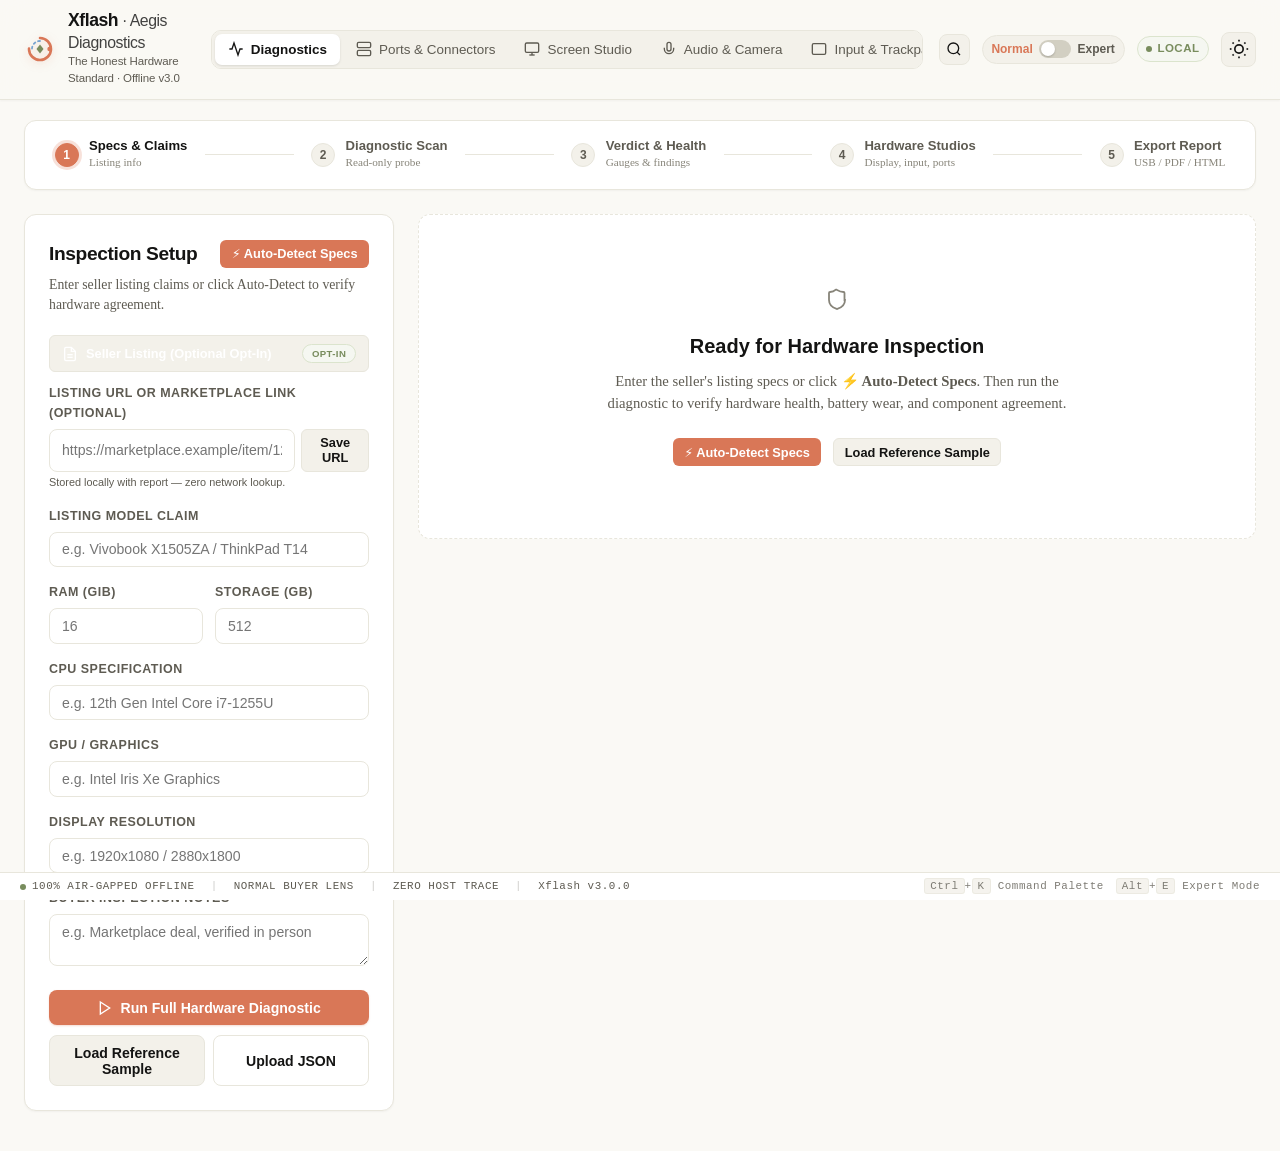
==== commit 9343f9f1: "feat(ui): apply Anthropic brand guidelines & bespoke Calibration Aperture identity" ====
--- a/src/laptop_inspector/web/static/index.html
+++ b/src/laptop_inspector/web/static/index.html
@@ -3,9 +3,9 @@
 <head>
   <meta charset="utf-8">
   <meta name="viewport" content="width=device-width, initial-scale=1">
-  <meta name="theme-color" content="#0D1117">
-  <meta name="color-scheme" content="dark">
-  <title>Xflash (Aegis) v3.0 — Offline Hardware Assurance &amp; Spec Check</title>
+  <meta name="theme-color" content="#faf9f5">
+  <meta name="color-scheme" content="light dark">
+  <title>Xflash (Aegis) v3.0 — The Honest Hardware Standard · Anthropic Editorial Edition</title>
   <link rel="stylesheet" href="app.css">
 </head>
 <body>
@@ -16,11 +16,13 @@
     <div class="splash-content">
       <svg class="splash-ring-svg" viewBox="0 0 72 72" aria-hidden="true">
         <circle class="splash-ring-track" cx="36" cy="36" r="28" />
+        <path d="M 36 16 A 20 20 0 0 0 16 36" stroke="#6a9bcc" stroke-width="2" stroke-linecap="round" stroke-dasharray="3 4" opacity="0.85" />
+        <polygon points="36,25 45,36 36,47 27,36" fill="#788c5d" opacity="0.95" />
         <circle id="splashRingFill" class="splash-ring-fill" cx="36" cy="36" r="28" transform="rotate(-90 36 36)" />
         <circle id="splashSpark" class="splash-spark" cx="64" cy="36" r="3.5" />
       </svg>
       <div class="splash-wordmark">X<span>flash</span></div>
-      <div class="splash-tagline">Offline Hardware Assurance · Workshop-Bench v3.0</div>
+      <div class="splash-tagline">The Honest Hardware Standard · Anthropic Editorial Edition</div>
     </div>
   </div>
 
@@ -46,16 +48,22 @@
     <header class="navbar">
       <div class="nav-container">
         <!-- Brand -->
-        <div class="brand">
+        <div class="brand" title="Xflash Diagnostics — Anthropic Editorial Edition">
           <div class="brand-shield" aria-hidden="true">
-            <svg viewBox="0 0 32 32" fill="none" class="shield-svg" width="30" height="30">
-              <circle cx="16" cy="16" r="11" stroke="#6CA6F2" stroke-width="2.6" stroke-dasharray="52 17" stroke-linecap="round" transform="rotate(-90 16 16)" />
-              <circle cx="25.5" cy="16" r="2.2" fill="#6CA6F2" />
+            <svg viewBox="0 0 32 32" fill="none" class="shield-svg" width="32" height="32" aria-label="Xflash Aperture">
+              <!-- Outer Calibration Track Arc (Terracotta #d97757) -->
+              <circle cx="16" cy="16" r="11" stroke="#d97757" stroke-width="2.6" stroke-dasharray="52 17" stroke-linecap="round" transform="rotate(-90 16 16)" />
+              <!-- Inner Precision Optical Guide (Slate Blue #6a9bcc) -->
+              <path d="M 16 8 A 8 8 0 0 0 8 16" stroke="#6a9bcc" stroke-width="1.8" stroke-linecap="round" stroke-dasharray="2 3" opacity="0.9" />
+              <!-- Diagnostic Aperture Core (Sage #788c5d) -->
+              <polygon points="16,11.5 19.5,16 16,20.5 12.5,16" fill="#788c5d" />
+              <!-- Calibration Focal Spark (Terracotta #d97757) -->
+              <circle cx="25.5" cy="16" r="2.2" fill="#d97757" />
             </svg>
           </div>
           <div class="brand-text">
             <span class="brand-title">Xflash <span style="font-weight:400; opacity:0.8; font-size:0.9em;">· Aegis Diagnostics</span></span>
-            <span class="brand-tag">v3.0 · Check Before You Pay</span>
+            <span class="brand-tag">The Honest Hardware Standard · Offline v3.0</span>
           </div>
         </div>
 
@@ -402,7 +410,7 @@
                     <text class="schematic-sublabel" x="270" y="86" id="schematic-display-sub" text-anchor="middle" font-size="9" fill="currentColor" opacity="0.75">Click for Screen Studio (Pixels, UFO, Contrast)</text>
                     <!-- Webcam -->
                     <rect x="250" y="14" width="40" height="18" rx="4" class="schematic-zone zone-healthy" id="schematic-webcam" data-target-tab="tab-media" style="cursor:pointer;" />
-                    <circle cx="270" cy="23" r="3" fill="#6CA6F2" />
+                    <circle cx="270" cy="23" r="3" fill="#6a9bcc" />
                     <!-- Left & Right Hinges -->
                     <rect x="60" y="148" width="36" height="12" rx="2" class="schematic-zone zone-healthy" id="schematic-hinge-l" data-target-subtab="subtab-manual" style="cursor:pointer;" />
                     <rect x="444" y="148" width="36" height="12" rx="2" class="schematic-zone zone-healthy" id="schematic-hinge-r" data-target-subtab="subtab-manual" style="cursor:pointer;" />
--- a/src/laptop_inspector/web/static/app.css
+++ b/src/laptop_inspector/web/static/app.css
@@ -1,50 +1,67 @@
 /* ==========================================================================
-   Aegis Laptop Diagnostics — Modern Minimalist Design System (v2.1)
-   Offline-first, high-assurance, Swiss-inspired tech aesthetic
+   Xflash Hardware Assurance — Anthropic Editorial Design System (v3.1)
+   Offline-first, high-assurance, warm precision instrument aesthetic
    ========================================================================== */
 
 :root {
-  /* Typography */
-  --font-sans: ui-sans-serif, system-ui, -apple-system, BlinkMacSystemFont, "Segoe UI", Roboto, "Inter", "Helvetica Neue", sans-serif;
-  --font-mono: ui-monospace, SFMono-Regular, Menlo, Monaco, Consolas, "Liberation Mono", monospace;
-
-  /* Color Palette — Crisp Slate Minimalist */
-  --bg-primary: #f8fafc;
+  /* Typography — Anthropic Standard: Poppins (Headings) & Lora (Body) */
+  --font-sans: "Poppins", Arial, ui-sans-serif, system-ui, -apple-system, BlinkMacSystemFont, "Segoe UI", Roboto, "Helvetica Neue", sans-serif;
+  --font-serif: "Lora", Georgia, Cambria, "Times New Roman", Times, serif;
+  --font-mono: ui-monospace, "JetBrains Mono", SFMono-Regular, Menlo, Monaco, Consolas, "Liberation Mono", monospace;
+
+  /* Color Palette — Anthropic Warm Parchment & Earth Tones */
+  --bg-primary: #faf9f5;
   --bg-surface: #ffffff;
-  --bg-subtle: #f1f5f9;
+  --bg-subtle: #f3f1ea;
+  --bg-subtle-hover: #eae7de;
   --card-bg: #ffffff;
-  --border-color: #e2e8f0;
-  --border-hover: #cbd5e1;
-
-  --text-main: #0f172a;
-  --text-muted: #64748b;
-  --text-subtle: #94a3b8;
-  --text-inverted: #ffffff;
-
-  /* Accent & Action */
-  --primary: #2563eb;
-  --primary-hover: #1d4ed8;
-  --primary-subtle: #eff6ff;
-  --primary-border: #bfdbfe;
-  --accent: #0f172a;
-  --accent-hover: #1e293b;
-
-  /* Severity Tokens */
-  --severity-critical: #dc2626;
-  --severity-critical-bg: #fef2f2;
-  --severity-critical-border: #fecaca;
-  --severity-high: #ea580c;
-  --severity-high-bg: #fff7ed;
-  --severity-high-border: #ffedd5;
-  --severity-warning: #d97706;
-  --severity-warning-bg: #fffbeb;
-  --severity-warning-border: #fef3c7;
-  --severity-passed: #16a34a;
-  --severity-passed-bg: #f0fdf4;
-  --severity-passed-border: #bbf7d0;
-  --severity-inconclusive: #64748b;
-  --severity-inconclusive-bg: #f8fafc;
-  --severity-inconclusive-border: #e2e8f0;
+  --border-color: #e8e6dc;
+  --border-hover: #d2cfc2;
+
+  --text-main: #141413;
+  --text-muted: #5e5b52;
+  --text-subtle: #878479;
+  --text-inverted: #faf9f5;
+
+  /* Accent & Action (Anthropic Signature Palette) */
+  --primary: #d97757;             /* Anthropic Terracotta / Coral Orange */
+  --primary-hover: #c46243;
+  --primary-subtle: rgba(217, 119, 87, 0.08);
+  --primary-border: rgba(217, 119, 87, 0.28);
+
+  --secondary: #6a9bcc;           /* Anthropic Slate Denim Blue */
+  --secondary-hover: #5587b8;
+  --secondary-subtle: rgba(106, 155, 204, 0.1);
+  --secondary-border: rgba(106, 155, 204, 0.3);
+
+  --tertiary: #788c5d;            /* Anthropic Sage Olive Green */
+  --tertiary-hover: #64774b;
+  --tertiary-subtle: rgba(120, 140, 93, 0.1);
+  --tertiary-border: rgba(120, 140, 93, 0.3);
+
+  --accent: #141413;
+  --accent-hover: #2d2b27;
+
+  /* Severity Tokens (Harmonized with Warm Editorial Palette) */
+  --severity-critical: #c84b31;
+  --severity-critical-bg: #fbf2ee;
+  --severity-critical-border: #f2cfc5;
+
+  --severity-high: #d97757;
+  --severity-high-bg: #fdf5f1;
+  --severity-high-border: #f6d8cc;
+
+  --severity-warning: #c97f26;
+  --severity-warning-bg: #fcf7ef;
+  --severity-warning-border: #f6e2c2;
+
+  --severity-passed: #788c5d;
+  --severity-passed-bg: #f5f7f1;
+  --severity-passed-border: #dbe4cd;
+
+  --severity-inconclusive: #878479;
+  --severity-inconclusive-bg: #f3f1ea;
+  --severity-inconclusive-border: #e8e6dc;
 
   /* Geometry & Elevation */
   --radius-sm: 6px;
@@ -52,9 +69,9 @@
   --radius-lg: 12px;
   --radius-pill: 9999px;
 
-  --shadow-sm: 0 1px 2px 0 rgb(0 0 0 / 0.05);
-  --shadow-md: 0 4px 6px -1px rgb(0 0 0 / 0.07), 0 2px 4px -2px rgb(0 0 0 / 0.05);
-  --shadow-lg: 0 10px 15px -3px rgb(0 0 0 / 0.08), 0 4px 6px -4px rgb(0 0 0 / 0.04);
+  --shadow-sm: 0 1px 2px 0 rgba(20, 20, 19, 0.04);
+  --shadow-md: 0 4px 6px -1px rgba(20, 20, 19, 0.06), 0 2px 4px -2px rgba(20, 20, 19, 0.03);
+  --shadow-lg: 0 10px 15px -3px rgba(20, 20, 19, 0.07), 0 4px 6px -4px rgba(20, 20, 19, 0.03);
 
   /* Icon Sizing */
   --icon-size-sm: 16px;
@@ -63,44 +80,60 @@
 }
 
 [data-theme="dark"] {
-  --bg-primary: #090d16;
-  --bg-surface: #0f172a;
-  --bg-subtle: #1e293b;
-  --card-bg: #0f172a;
-  --border-color: #1e293d;
-  --border-hover: #334155;
-
-  --text-main: #f8fafc;
-  --text-muted: #94a3b8;
-  --text-subtle: #64748b;
-  --text-inverted: #0f172a;
-
-  --primary: #3b82f6;
-  --primary-hover: #60a5fa;
-  --primary-subtle: #172554;
-  --primary-border: #1e3a8a;
-  --accent: #38bdf8;
-  --accent-hover: #7dd3fc;
-
-  --severity-critical: #f87171;
-  --severity-critical-bg: #450a0a;
-  --severity-critical-border: #7f1d1d;
-  --severity-high: #fb923c;
-  --severity-high-bg: #431407;
-  --severity-high-border: #7c2d12;
-  --severity-warning: #fbbf24;
-  --severity-warning-bg: #451a03;
-  --severity-warning-border: #78350f;
-  --severity-passed: #4ade80;
-  --severity-passed-bg: #052e16;
-  --severity-passed-border: #14532d;
-  --severity-inconclusive: #94a3b8;
-  --severity-inconclusive-bg: #1e293b;
-  --severity-inconclusive-border: #334155;
-
-  --shadow-sm: 0 1px 2px 0 rgb(0 0 0 / 0.4);
-  --shadow-md: 0 4px 6px -1px rgb(0 0 0 / 0.5), 0 2px 4px -2px rgb(0 0 0 / 0.3);
-  --shadow-lg: 0 10px 15px -3px rgb(0 0 0 / 0.6);
+  --bg-primary: #141413;          /* Anthropic Signature Dark Charcoal */
+  --bg-surface: #1c1c1a;
+  --bg-subtle: #252522;
+  --bg-subtle-hover: #302f2b;
+  --card-bg: #1c1c1a;
+  --border-color: #31302b;
+  --border-hover: #48463f;
+
+  --text-main: #faf9f5;           /* Anthropic Light Primary Text */
+  --text-muted: #b0aea5;          /* Anthropic Mid Gray */
+  --text-subtle: #79776f;
+  --text-inverted: #141413;
+
+  --primary: #d97757;             /* Terracotta Accent */
+  --primary-hover: #e2886a;
+  --primary-subtle: rgba(217, 119, 87, 0.15);
+  --primary-border: rgba(217, 119, 87, 0.35);
+
+  --secondary: #6a9bcc;           /* Slate Blue Accent */
+  --secondary-hover: #82b0de;
+  --secondary-subtle: rgba(106, 155, 204, 0.15);
+  --secondary-border: rgba(106, 155, 204, 0.35);
+
+  --tertiary: #788c5d;            /* Sage Green Accent */
+  --tertiary-hover: #8fa870;
+  --tertiary-subtle: rgba(120, 140, 93, 0.15);
+  --tertiary-border: rgba(120, 140, 93, 0.35);
+
+  --accent: #d97757;
+  --accent-hover: #e2886a;
+
+  --severity-critical: #eb684d;
+  --severity-critical-bg: #301614;
+  --severity-critical-border: #5f241d;
+
+  --severity-high: #e0886b;
+  --severity-high-bg: #321c15;
+  --severity-high-border: #622f20;
+
+  --severity-warning: #e0a049;
+  --severity-warning-bg: #31230e;
+  --severity-warning-border: #634316;
+
+  --severity-passed: #8fa870;
+  --severity-passed-bg: #1c2716;
+  --severity-passed-border: #3b522c;
+
+  --severity-inconclusive: #b0aea5;
+  --severity-inconclusive-bg: #252522;
+  --severity-inconclusive-border: #393833;
+
+  --shadow-sm: 0 1px 2px 0 rgba(0, 0, 0, 0.4);
+  --shadow-md: 0 4px 6px -1px rgba(0, 0, 0, 0.5), 0 2px 4px -2px rgba(0, 0, 0, 0.3);
+  --shadow-lg: 0 10px 15px -3px rgba(0, 0, 0, 0.65);
 }
 
 /* ==========================================================================
@@ -142,6 +175,7 @@
 }
 
 h1, h2, h3, h4, h5, h6 {
+  font-family: var(--font-sans);
   text-wrap: balance;
 }
 
@@ -149,10 +183,14 @@
   font-family: var(--font-sans);
   background-color: var(--bg-primary);
   color: var(--text-main);
-  line-height: 1.5;
+  line-height: 1.55;
   -webkit-font-smoothing: antialiased;
   -moz-osx-font-smoothing: grayscale;
   min-height: 100vh;
+}
+
+p, .finding-details, .verdict-summary, .about-content p, .step-desc, .audit-desc, .action-recommendation, .card-box p, .sidebar-card p {
+  font-family: var(--font-serif);
 }
 
 /* Accessible focus ring */
@@ -176,7 +214,7 @@
    Header & Navbar (Frosted Glass Sticky Bar)
    ========================================================================== */
 .navbar {
-  background-color: rgba(255, 255, 255, 0.88);
+  background-color: rgba(250, 249, 245, 0.92);
   backdrop-filter: saturate(180%) blur(14px);
   -webkit-backdrop-filter: saturate(180%) blur(14px);
   border-bottom: 1px solid var(--border-color);
@@ -188,7 +226,7 @@
 }
 
 [data-theme="dark"] .navbar {
-  background-color: rgba(15, 23, 42, 0.88);
+  background-color: rgba(20, 20, 19, 0.92);
   border-bottom-color: var(--border-color);
 }
 
@@ -225,7 +263,7 @@
 .shield-svg {
   width: 100%;
   height: 100%;
-  filter: drop-shadow(0 2px 4px rgba(37, 99, 235, 0.25));
+  filter: drop-shadow(0 2px 4px rgba(217, 119, 87, 0.25));
 }
 
 .brand-text {
@@ -234,6 +272,7 @@
 }
 
 .brand-title {
+  font-family: var(--font-sans);
   font-weight: 750;
   font-size: 1.1rem;
   letter-spacing: -0.025em;
@@ -242,6 +281,7 @@
 }
 
 .brand-tag {
+  font-family: var(--font-sans);
   font-size: 0.72rem;
   color: var(--text-muted);
   font-weight: 500;
@@ -270,7 +310,7 @@
   background: transparent;
   border: none;
   color: var(--text-muted);
-  font-family: inherit;
+  font-family: var(--font-sans);
   font-size: 0.84rem;
   font-weight: 500;
   padding: 0.45rem 0.8rem;
@@ -302,7 +342,8 @@
 
 [data-theme="dark"] .nav-btn.active {
   background-color: var(--primary-subtle);
-  color: #60a5fa;
+  color: var(--primary);
+  border: 1px solid var(--primary-border);
   box-shadow: 0 1px 2px rgba(0, 0, 0, 0.35);
 }
 
@@ -356,7 +397,7 @@
   position: absolute;
   cursor: pointer;
   inset: 0;
-  background-color: #cbd5e1;
+  background-color: var(--border-hover);
   transition: 0.2s cubic-bezier(0.4, 0, 0.2, 1);
   border-radius: 18px;
 }
@@ -473,7 +514,7 @@
   background: var(--primary);
   color: #ffffff;
   border-color: var(--primary);
-  box-shadow: 0 0 0 3px rgba(37, 99, 235, 0.18);
+  box-shadow: 0 0 0 3px rgba(217, 119, 87, 0.22);
 }
 
 .step-node.active .step-title {
@@ -649,7 +690,7 @@
 .form-group input:focus, .form-group textarea:focus {
   outline: none;
   border-color: var(--primary);
-  box-shadow: 0 0 0 3px rgba(37, 99, 235, 0.12);
+  box-shadow: 0 0 0 3px rgba(217, 119, 87, 0.16);
 }
 
 [data-theme="dark"] .form-group input,
@@ -670,14 +711,14 @@
   align-items: center;
   justify-content: center;
   gap: 0.45rem;
-  font-family: inherit;
+  font-family: var(--font-sans);
   font-size: 0.88rem;
   font-weight: 600;
   padding: 0.55rem 0.95rem;
   border-radius: var(--radius-md);
   cursor: pointer;
   border: 1px solid transparent;
-  transition: color 0.15s ease, background-color 0.15s ease;
+  transition: color 0.15s ease, background-color 0.15s ease, box-shadow 0.15s ease;
   text-decoration: none;
   user-select: none;
 }
@@ -685,12 +726,12 @@
 .btn-primary {
   background-color: var(--primary);
   color: #ffffff;
-  box-shadow: 0 1px 2px rgba(37, 99, 235, 0.2);
+  box-shadow: 0 1px 2px rgba(217, 119, 87, 0.25);
 }
 
 .btn-primary:hover {
   background-color: var(--primary-hover);
-  box-shadow: 0 2px 4px rgba(37, 99, 235, 0.3);
+  box-shadow: 0 2px 5px rgba(217, 119, 87, 0.35);
 }
 
 .btn-secondary {
@@ -2073,7 +2114,7 @@
   position: fixed;
   inset: 0;
   z-index: 9000;
-  background: rgba(8, 12, 20, 0.65);
+  background: rgba(20, 20, 19, 0.72);
   backdrop-filter: blur(4px);
   display: flex;
   align-items: flex-start;
@@ -2238,7 +2279,7 @@
 .schematic-zone:hover {
   stroke: var(--primary);
   fill: var(--primary-subtle);
-  filter: drop-shadow(0 2px 6px rgba(108, 166, 242, 0.25));
+  filter: drop-shadow(0 2px 6px rgba(217, 119, 87, 0.3));
 }
 
 .schematic-zone.zone-healthy {
@@ -2297,8 +2338,9 @@
 }
 
 .finding-part-item span {
-  font-size: 0.82rem;
-  line-height: 1.4;
+  font-family: var(--font-serif);
+  font-size: 0.88rem;
+  line-height: 1.5;
   color: var(--text-main);
 }
 
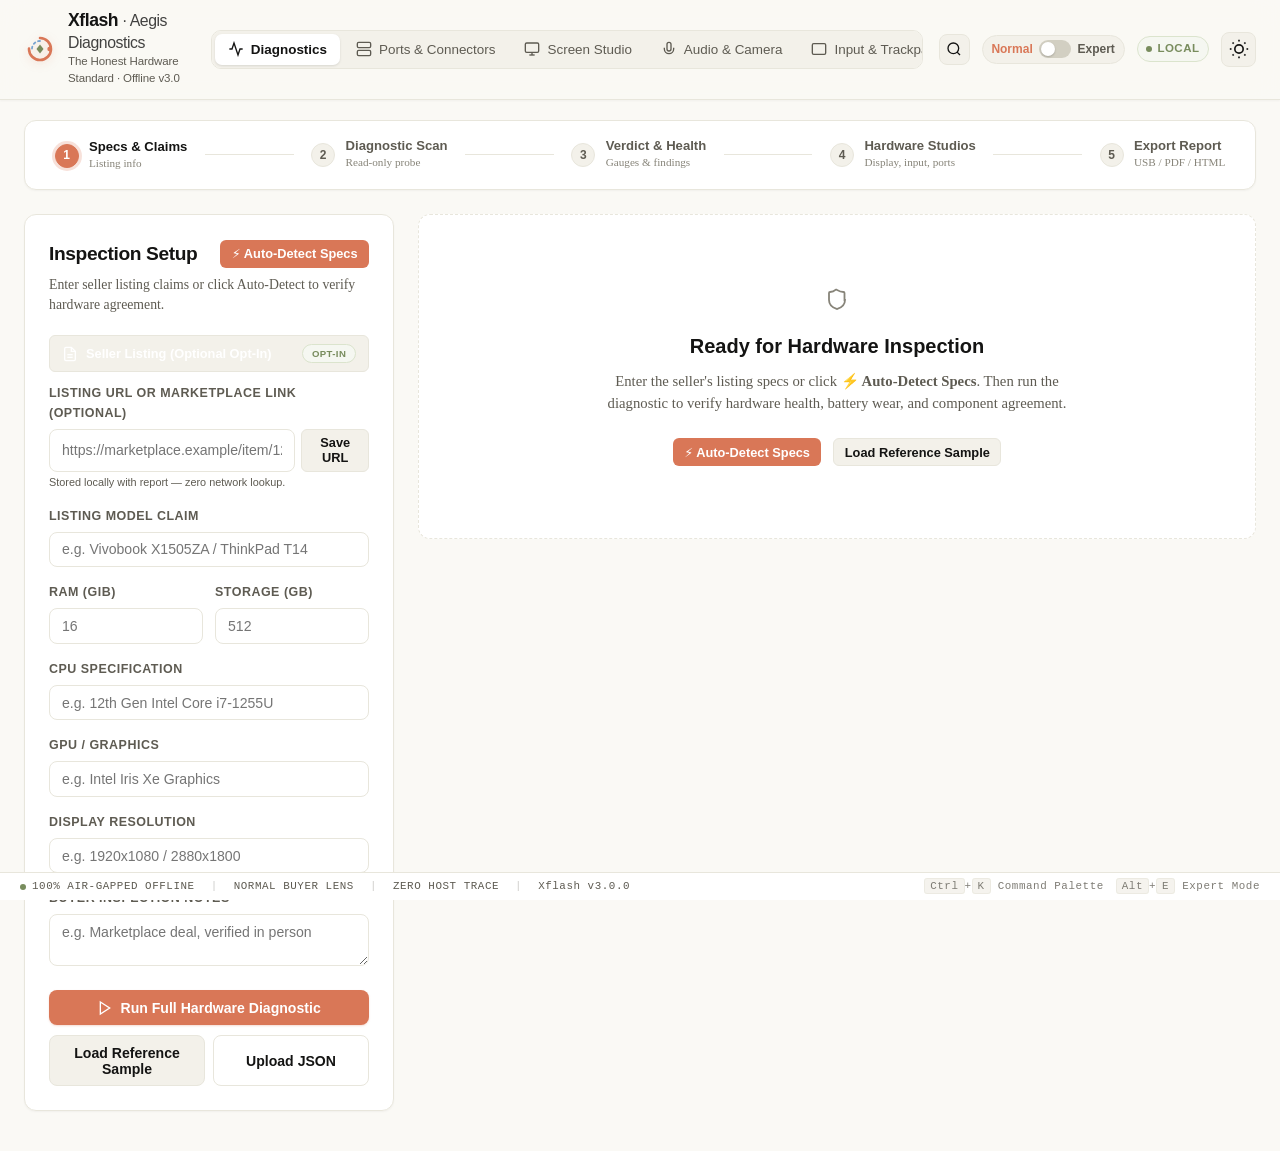
==== commit fe0a581a: "feat(ui): add 60fps micro-animations, tactile feedback and Lottie aperture verification" ====
--- a/src/laptop_inspector/web/static/index.html
+++ b/src/laptop_inspector/web/static/index.html
@@ -336,6 +336,14 @@
                     <div class="verdict-header">
                       <span class="verdict-label">HARDWARE ASSURANCE VERDICT</span>
                       <span id="verdictBadge" class="badge">ANALYZING</span>
+                      <div id="verdictLottieAperture" class="lottie-aperture-burst" aria-hidden="true" title="Hardware Analysis Verified">
+                        <svg viewBox="0 0 36 36" class="lottie-aperture-svg">
+                          <circle class="lottie-wave-ring" cx="18" cy="18" r="14" />
+                          <circle class="lottie-core-ring" cx="18" cy="18" r="10" />
+                          <polygon class="lottie-core-diamond" points="18,11.5 22.5,18 18,24.5 13.5,18" />
+                          <path class="lottie-check-mark" d="M13 18.5 L16.5 22 L23 15" />
+                        </svg>
+                      </div>
                     </div>
                     <h2 id="verdictTitle">Checking hardware state…</h2>
                     <p id="verdictSummary" class="text-muted"></p>
--- a/src/laptop_inspector/web/static/app.css
+++ b/src/laptop_inspector/web/static/app.css
@@ -77,6 +77,14 @@
   --icon-size-sm: 16px;
   --icon-size-md: 20px;
   --icon-size-lg: 24px;
+
+  /* Motion & Easing Tokens (Emil Kowalski Animation System) */
+  --ease-out-quad: cubic-bezier(0.25, 1, 0.5, 1);
+  --ease-out-expo: cubic-bezier(0.16, 1, 0.3, 1);
+  --ease-spring: cubic-bezier(0.34, 1.56, 0.64, 1);
+  --duration-press: 120ms;
+  --duration-station: 180ms;
+  --duration-cascade: 220ms;
 }
 
 [data-theme="dark"] {
@@ -319,9 +327,13 @@
   display: inline-flex;
   align-items: center;
   gap: 0.45rem;
-  transition: color 0.15s ease, background-color 0.15s ease;
+  transition: color 0.15s ease, background-color 0.15s ease, transform var(--duration-press) var(--ease-out-expo);
   white-space: nowrap;
   user-select: none;
+}
+
+.nav-btn:active {
+  transform: scale(0.97);
 }
 
 .nav-btn:hover {
@@ -468,13 +480,17 @@
   cursor: pointer;
   padding: 0.35rem 0.6rem;
   border-radius: var(--radius-md);
-  transition: background-color 0.15s ease, border-color 0.15s ease, color 0.15s ease;
+  transition: background-color 0.15s ease, border-color 0.15s ease, color 0.15s ease, transform var(--duration-press) var(--ease-out-expo);
   user-select: none;
   white-space: nowrap;
 }
 
 .step-node:hover {
   background: var(--bg-subtle);
+}
+
+.step-node:active {
+  transform: scale(0.975);
 }
 
 .step-badge {
@@ -597,12 +613,24 @@
   padding: 0 1.5rem;
 }
 
+@keyframes station-enter {
+  from {
+    opacity: 0;
+    transform: translateY(6px);
+  }
+  to {
+    opacity: 1;
+    transform: translateY(0);
+  }
+}
+
 .tab-pane {
   display: none;
 }
 
 .tab-pane.active {
   display: block;
+  animation: station-enter var(--duration-station) var(--ease-out-expo) both;
 }
 
 .grid {
@@ -718,9 +746,13 @@
   border-radius: var(--radius-md);
   cursor: pointer;
   border: 1px solid transparent;
-  transition: color 0.15s ease, background-color 0.15s ease, box-shadow 0.15s ease;
+  transition: color 0.15s ease, background-color 0.15s ease, box-shadow 0.15s ease, transform var(--duration-press) var(--ease-out-expo);
   text-decoration: none;
   user-select: none;
+}
+
+.btn:active {
+  transform: scale(0.975);
 }
 
 .btn-primary {
@@ -920,6 +952,123 @@
   margin-bottom: 0.4rem;
 }
 
+/* ==========================================================================
+   Lottie-Style Diagnostic Verification Micro-Animations (GPU Composite)
+   ========================================================================== */
+.lottie-aperture-burst {
+  display: inline-flex;
+  align-items: center;
+  justify-content: center;
+  width: 24px;
+  height: 24px;
+  position: relative;
+  vertical-align: middle;
+  flex-shrink: 0;
+}
+
+.lottie-aperture-svg {
+  width: 100%;
+  height: 100%;
+  overflow: visible;
+}
+
+.lottie-wave-ring {
+  fill: none;
+  stroke: var(--primary);
+  stroke-width: 1.5;
+  transform-origin: center;
+  opacity: 0;
+}
+
+.lottie-core-ring {
+  fill: none;
+  stroke: var(--primary);
+  stroke-width: 2.2;
+  stroke-dasharray: 45 15;
+  transform-origin: center;
+}
+
+.lottie-core-diamond {
+  fill: var(--tertiary);
+  transform-origin: center;
+}
+
+.lottie-check-mark {
+  fill: none;
+  stroke: #ffffff;
+  stroke-width: 2;
+  stroke-linecap: round;
+  stroke-linejoin: round;
+  stroke-dasharray: 16;
+  stroke-dashoffset: 16;
+}
+
+.verdict-banner.analyzed .lottie-wave-ring {
+  animation: lottie-wave-burst 0.75s var(--ease-out-expo) both;
+}
+
+.verdict-banner.analyzed .lottie-core-ring {
+  animation: lottie-core-spin 0.65s var(--ease-out-expo) both;
+}
+
+.verdict-banner.analyzed .lottie-core-diamond {
+  animation: lottie-diamond-pop 0.5s var(--ease-spring) both;
+}
+
+.verdict-banner.analyzed .lottie-check-mark {
+  animation: lottie-check-draw 0.4s 0.2s var(--ease-out-expo) forwards;
+}
+
+@keyframes lottie-wave-burst {
+  0% {
+    transform: scale(0.6);
+    opacity: 0.9;
+  }
+  70% {
+    opacity: 0.35;
+  }
+  100% {
+    transform: scale(1.6);
+    opacity: 0;
+  }
+}
+
+@keyframes lottie-core-spin {
+  0% {
+    transform: rotate(0deg) scale(0.7);
+    opacity: 0;
+  }
+  60% {
+    transform: rotate(180deg) scale(1.08);
+    opacity: 1;
+  }
+  100% {
+    transform: rotate(270deg) scale(1);
+    opacity: 1;
+  }
+}
+
+@keyframes lottie-diamond-pop {
+  0% {
+    transform: scale(0);
+    opacity: 0;
+  }
+  60% {
+    transform: scale(1.2);
+    opacity: 1;
+  }
+  100% {
+    transform: scale(1);
+    opacity: 1;
+  }
+}
+
+@keyframes lottie-check-draw {
+  to {
+    stroke-dashoffset: 0;
+  }
+}
+
 .verdict-label {
   font-size: 0.72rem;
   font-weight: 800;
@@ -1094,7 +1243,7 @@
   border-radius: var(--radius-sm);
   color: var(--text-main);
   cursor: pointer;
-  transition: background-color 0.15s ease, border-color 0.15s ease, color 0.15s ease;
+  transition: background-color 0.15s ease, border-color 0.15s ease, color 0.15s ease, transform var(--duration-press) var(--ease-out-expo);
   user-select: none;
 }
 
@@ -1102,6 +1251,10 @@
   background: var(--primary-subtle);
   border-color: var(--primary);
   color: var(--primary);
+}
+
+.quick-tool-btn:active {
+  transform: scale(0.97);
 }
 
 /* ==========================================================================
@@ -1195,11 +1348,34 @@
 
 .subtab-pane.active {
   display: block;
+  animation: station-enter var(--duration-station) var(--ease-out-expo) both;
 }
 
 /* ==========================================================================
    Finding Cards
    ========================================================================== */
+@keyframes card-cascade-enter {
+  from {
+    opacity: 0;
+    transform: translateY(8px);
+  }
+  to {
+    opacity: 1;
+    transform: translateY(0);
+  }
+}
+
+@keyframes evidence-unfold {
+  from {
+    opacity: 0;
+    transform: translateY(-4px);
+  }
+  to {
+    opacity: 1;
+    transform: translateY(0);
+  }
+}
+
 .finding-card {
   background-color: var(--bg-surface);
   border: 1px solid var(--border-color);
@@ -1208,6 +1384,12 @@
   padding: 1.25rem;
   margin-bottom: 1rem;
   box-shadow: var(--shadow-sm);
+  animation: card-cascade-enter var(--duration-cascade) var(--ease-out-expo) both;
+  animation-delay: calc(var(--card-stagger, 0) * 35ms);
+}
+
+.evidence-block {
+  animation: evidence-unfold 160ms var(--ease-out-expo) both;
 }
 
 .finding-card.critical { border-left-color: var(--severity-critical); }
@@ -2029,8 +2211,14 @@
     transition-duration: 0.01ms !important;
     scroll-behavior: auto !important;
   }
-  .xflash-splash {
+  .xflash-splash, .lottie-wave-ring {
     display: none !important;
+  }
+  .tab-pane.active, .subtab-pane.active, .finding-card, .evidence-block, .lottie-core-ring, .lottie-core-diamond, .lottie-check-mark, .schematic-zone:hover {
+    animation: none !important;
+    transform: none !important;
+    opacity: 1 !important;
+    stroke-dashoffset: 0 !important;
   }
 }
 
@@ -2269,17 +2457,33 @@
   transition: border-color 0.2s ease;
 }
 
+@keyframes schematic-pulse-glow {
+  0% {
+    filter: drop-shadow(0 0 0 rgba(217, 119, 87, 0));
+  }
+  50% {
+    filter: drop-shadow(0 2px 8px rgba(217, 119, 87, 0.45));
+  }
+  100% {
+    filter: drop-shadow(0 2px 4px rgba(217, 119, 87, 0.2));
+  }
+}
+
 .schematic-zone {
   fill: var(--bg-surface);
   stroke: var(--border-color);
   stroke-width: 1.5;
-  transition: background-color 0.2s ease, border-color 0.2s ease, color 0.2s ease;
+  transition: background-color 0.2s ease, border-color 0.2s ease, color 0.2s ease, transform var(--duration-press) var(--ease-out-expo);
 }
 
 .schematic-zone:hover {
   stroke: var(--primary);
   fill: var(--primary-subtle);
-  filter: drop-shadow(0 2px 6px rgba(217, 119, 87, 0.3));
+  animation: schematic-pulse-glow 0.8s infinite alternate ease-in-out;
+}
+
+.schematic-zone:active {
+  transform: scale(0.99);
 }
 
 .schematic-zone.zone-healthy {
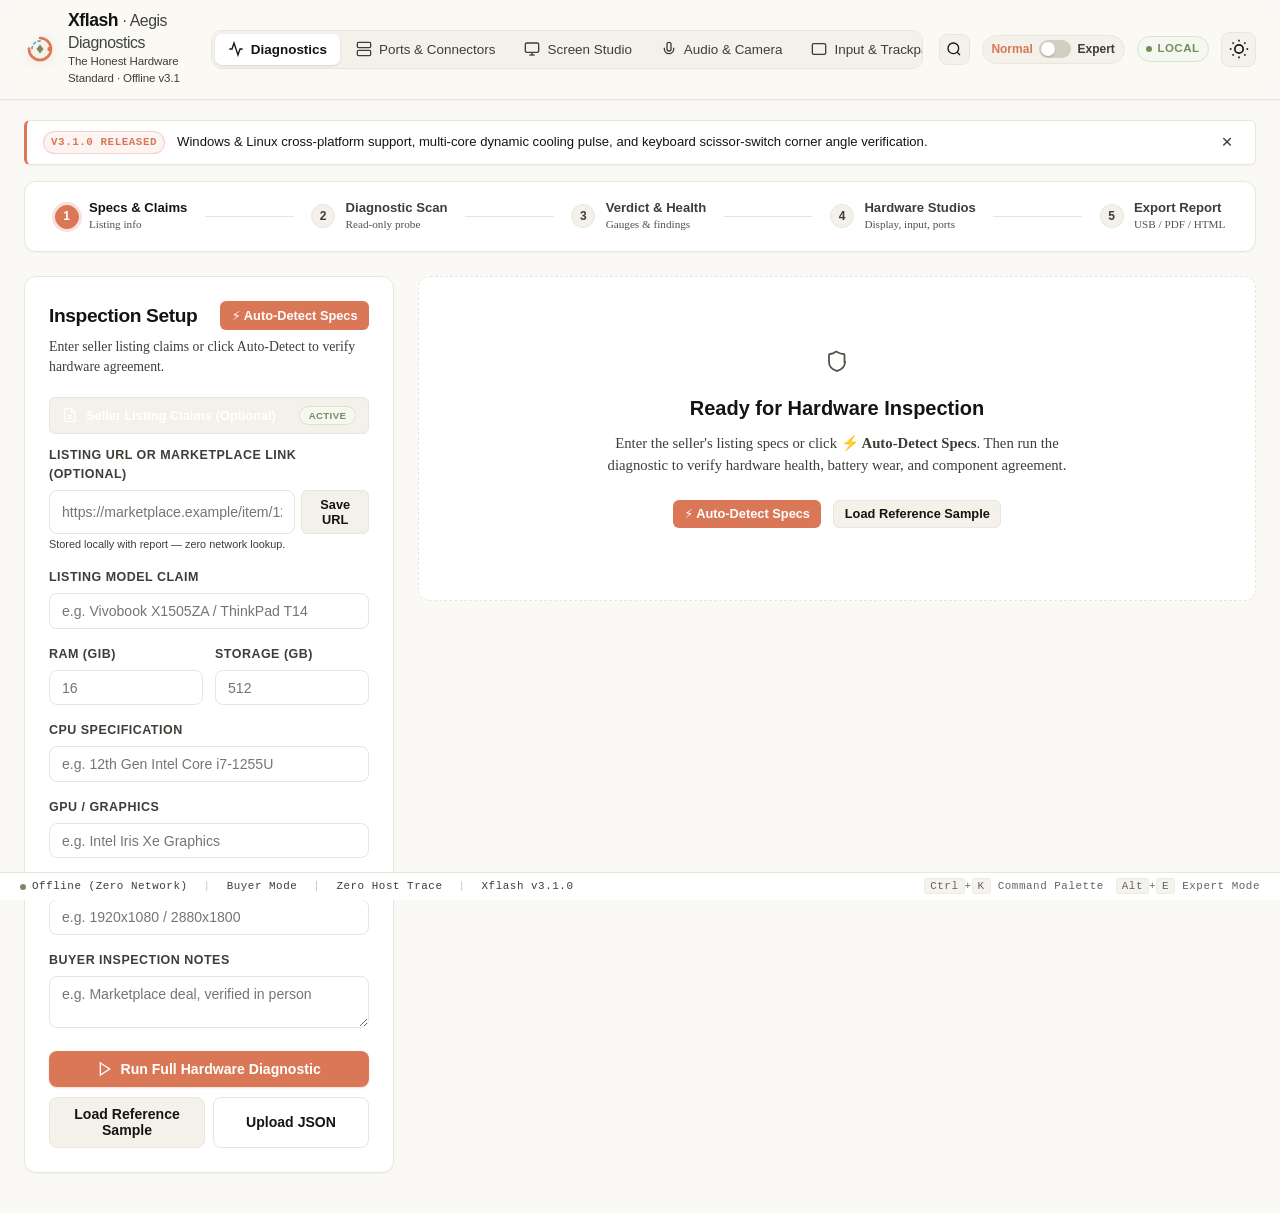
==== commit e7a5a945: "feat(ui): refine contrast, simplify copy, add beginner mode, fix keyboard corner strikes, and add cr" ====
--- a/src/laptop_inspector/web/static/index.html
+++ b/src/laptop_inspector/web/static/index.html
@@ -5,7 +5,7 @@
   <meta name="viewport" content="width=device-width, initial-scale=1">
   <meta name="theme-color" content="#faf9f5">
   <meta name="color-scheme" content="light dark">
-  <title>Xflash (Aegis) v3.0 — The Honest Hardware Standard · Anthropic Editorial Edition</title>
+  <title>Xflash (Aegis) v3.1 — The Honest Hardware Standard · Anthropic Editorial Edition</title>
   <link rel="stylesheet" href="app.css">
 </head>
 <body>
@@ -63,7 +63,7 @@
           </div>
           <div class="brand-text">
             <span class="brand-title">Xflash <span style="font-weight:400; opacity:0.8; font-size:0.9em;">· Aegis Diagnostics</span></span>
-            <span class="brand-tag">The Honest Hardware Standard · Offline v3.0</span>
+            <span class="brand-tag">The Honest Hardware Standard · Offline v3.1</span>
           </div>
         </div>
 
@@ -130,6 +130,14 @@
 
     <!-- Main Content -->
     <main id="mainContent" class="main-content">
+      <!-- Version Update Notice (v3.1.0) -->
+      <div id="versionUpdateNotice" class="version-update-banner" role="status">
+        <div class="vnotice-content">
+          <span class="vnotice-pill">v3.1.0 Released</span>
+          <span class="vnotice-text">Windows &amp; Linux cross-platform support, multi-core dynamic cooling pulse, and keyboard scissor-switch corner angle verification.</span>
+        </div>
+        <button type="button" id="dismissVNoticeBtn" class="btn btn-sm btn-icon vnotice-close" title="Dismiss update notice" aria-label="Dismiss update notice">✕</button>
+      </div>
       <!-- ============================================================== -->
       <!-- TAB 1: DIAGNOSTICS & HARDWARE INSPECTION                       -->
       <!-- ============================================================== -->
@@ -191,8 +199,8 @@
             <!-- Host Environment & Clean Install Detection Card -->
             <div id="hostMetaBanner" class="host-meta-banner" style="display:none;">
               <div class="host-meta-title">
-                <span>⚡ Host Environment &amp; OS Metadata</span>
-                <span id="hostWipeTag" class="badge status-passed" style="margin-left:auto; font-size:0.65rem;">ESTABLISHED</span>
+                <span>System Context &amp; OS</span>
+                <span id="hostWipeTag" class="badge status-passed" style="margin-left:auto; font-size:0.68rem;">Verified</span>
               </div>
               <div class="host-meta-grid">
                 <div class="host-meta-item">
@@ -214,12 +222,12 @@
               </div>
             </div>
 
-            <!-- Optional Seller Listing Claims Module (Intentional Opt-In) -->
+            <!-- Optional Seller Listing Claims Module -->
             <div class="listing-toggle-wrapper" style="margin-bottom:0.75rem;">
               <button type="button" id="listingToggleBtn" class="listing-toggle-btn" aria-expanded="true" aria-controls="claimsForm" style="display:flex; align-items:center; gap:8px; width:100%; padding:0.5rem 0.75rem; background:var(--bg-subtle); border:1px solid var(--border-color); border-radius:var(--radius-sm); font-size:0.8rem; font-weight:600; cursor:pointer;">
                 <svg class="icon icon-sm" viewBox="0 0 24 24" stroke="currentColor" fill="none" stroke-width="2"><path d="M14 2H6a2 2 0 0 0-2 2v16a2 2 0 0 0 2 2h12a2 2 0 0 0 2-2V8z"/><polyline points="14 2 14 8 20 8"/><line x1="16" y1="13" x2="8" y2="13"/><line x1="16" y1="17" x2="8" y2="17"/></svg>
-                <span>Seller Listing (Optional Opt-In)</span>
-                <span id="listingStateBadge" class="badge status-passed" style="font-size:0.6rem; margin-left:auto;">OPT-IN</span>
+                <span>Seller Listing Claims (Optional)</span>
+                <span id="listingStateBadge" class="badge status-passed" style="font-size:0.6rem; margin-left:auto;">Active</span>
               </button>
             </div>
 
@@ -334,7 +342,7 @@
                 <div class="verdict-top-row">
                   <div class="verdict-main">
                     <div class="verdict-header">
-                      <span class="verdict-label">HARDWARE ASSURANCE VERDICT</span>
+                      <span class="verdict-label">Inspection Verdict</span>
                       <span id="verdictBadge" class="badge">ANALYZING</span>
                       <div id="verdictLottieAperture" class="lottie-aperture-burst" aria-hidden="true" title="Hardware Analysis Verified">
                         <svg viewBox="0 0 36 36" class="lottie-aperture-svg">
@@ -407,7 +415,7 @@
                     <svg class="icon icon-sm" viewBox="0 0 24 24" stroke="currentColor" fill="none" stroke-width="2"><rect x="2" y="3" width="20" height="14" rx="2"/><line x1="8" y1="21" x2="16" y2="21"/><line x1="12" y1="17" x2="12" y2="21"/></svg>
                     <h3 style="margin:0; font-size:0.95rem;">Interactive Hardware Topology Map</h3>
                   </div>
-                  <span id="schematicOverallBadge" class="badge status-passed" style="font-size:0.65rem;">HARDWARE TOPOLOGY ACTIVE</span>
+                  <span id="schematicOverallBadge" class="badge status-passed" style="font-size:0.65rem;">Hardware Overview</span>
                 </div>
                 <p class="text-muted" style="font-size:0.78rem; margin-bottom:0.75rem;">Spatial component overview. Click any hardware module below to inspect its dedicated diagnostics or sensor registers.</p>
                 <div class="schematic-svg-wrapper" style="overflow-x:auto;">
@@ -453,6 +461,51 @@
                 </div>
               </div>
 
+              <!-- Buyer Mode: Glanceable Hardware Assessment -->
+              <div id="beginnerSummaryCards" class="beginner-summary-cards">
+                <div class="beginner-summary-header">
+                  <div>
+                    <span class="beginner-section-label">Buyer Assessment</span>
+                    <h3>Core Hardware Health Summary</h3>
+                  </div>
+                  <span class="text-muted" style="font-size:0.8rem;">Glanceable plain-language verdicts · Switch to Expert for low-level registers</span>
+                </div>
+                <div class="beginner-card-grid">
+                  <div class="beginner-card" id="bCardBattery">
+                    <div class="bcard-top">
+                      <span class="bcard-icon">🔋</span>
+                      <span class="bcard-tag" id="bCardBatteryTag">Battery</span>
+                    </div>
+                    <h4 id="bCardBatteryTitle">Checking battery…</h4>
+                    <p id="bCardBatteryDetail" class="bcard-desc">Evaluates usable capacity and wear against original factory design.</p>
+                  </div>
+                  <div class="beginner-card" id="bCardStorage">
+                    <div class="bcard-top">
+                      <span class="bcard-icon">💾</span>
+                      <span class="bcard-tag" id="bCardStorageTag">Storage</span>
+                    </div>
+                    <h4 id="bCardStorageTitle">Checking SSD…</h4>
+                    <p id="bCardStorageDetail" class="bcard-desc">Validates internal NVMe/SATA health, endurance usage, and read stability.</p>
+                  </div>
+                  <div class="beginner-card" id="bCardClaims">
+                    <div class="bcard-top">
+                      <span class="bcard-icon">📋</span>
+                      <span class="bcard-tag" id="bCardClaimsTag">Listing Specs</span>
+                    </div>
+                    <h4 id="bCardClaimsTitle">Checking claims…</h4>
+                    <p id="bCardClaimsDetail" class="bcard-desc">Compares RAM, CPU, and disk size against seller listing claims.</p>
+                  </div>
+                  <div class="beginner-card" id="bCardThermals">
+                    <div class="bcard-top">
+                      <span class="bcard-icon">❄️</span>
+                      <span class="bcard-tag" id="bCardThermalsTag">Thermals</span>
+                    </div>
+                    <h4 id="bCardThermalsTitle">Checking thermals…</h4>
+                    <p id="bCardThermalsDetail" class="bcard-desc">Monitors processor temperature and cooling dissipation headroom.</p>
+                  </div>
+                </div>
+              </div>
+
               <!-- Quick Hardware Verification Ribbon -->
               <div class="quick-check-ribbon">
                 <div class="quick-check-title">
@@ -588,7 +641,7 @@
                   <div class="card-box" style="grid-column: 1 / -1;">
                     <div class="sidebar-header">
                       <h4>Operating System, Clean Wipe &amp; Display Panel Telemetry</h4>
-                      <span id="refurbishVerdictBadge" class="badge status-passed">OS METADATA VERIFIED</span>
+                      <span id="refurbishVerdictBadge" class="badge status-passed">OS Details</span>
                     </div>
                     <table class="table table-sm">
                       <tbody id="expertOsRefurbishTable"></tbody>
@@ -682,6 +735,18 @@
               <p class="text-muted">Wi-Fi interface chip and Bluetooth hardware controller status.</p>
               <div id="networkStatusBox" style="margin-top:0.75rem;"></div>
             </div>
+          </div>
+        </div>
+
+        <!-- Station Flow Footer -->
+        <div class="station-flow-footer">
+          <div class="flow-step-tracker">
+            <span class="flow-step-label">Station 1 of 5</span>
+            <span class="flow-step-name">Ports &amp; Connectors</span>
+          </div>
+          <div class="flow-actions">
+            <button type="button" class="btn btn-outline" data-flow-jump="tab-inspect">← Overview</button>
+            <button type="button" class="btn btn-primary" data-flow-jump="tab-screen">Next: Screen Studio →</button>
           </div>
         </div>
       </section>
@@ -811,6 +876,18 @@
             </div>
           </div>
         </div>
+
+        <!-- Station Flow Footer -->
+        <div class="station-flow-footer">
+          <div class="flow-step-tracker">
+            <span class="flow-step-label">Station 2 of 5</span>
+            <span class="flow-step-name">Screen &amp; Display Studio</span>
+          </div>
+          <div class="flow-actions">
+            <button type="button" class="btn btn-outline" data-flow-jump="tab-ports">← Previous: Ports</button>
+            <button type="button" class="btn btn-primary" data-flow-jump="tab-media">Next: Audio &amp; Camera →</button>
+          </div>
+        </div>
       </section>
 
       <!-- ============================================================== -->
@@ -901,6 +978,18 @@
             </div>
           </div>
         </div>
+
+        <!-- Station Flow Footer -->
+        <div class="station-flow-footer">
+          <div class="flow-step-tracker">
+            <span class="flow-step-label">Station 3 of 5</span>
+            <span class="flow-step-name">Audio &amp; Camera</span>
+          </div>
+          <div class="flow-actions">
+            <button type="button" class="btn btn-outline" data-flow-jump="tab-screen">← Previous: Screen</button>
+            <button type="button" class="btn btn-primary" data-flow-jump="tab-input">Next: Input &amp; Trackpad →</button>
+          </div>
+        </div>
       </section>
 
       <!-- ============================================================== -->
@@ -976,20 +1065,31 @@
             <div class="kb-header">
               <div>
                 <h3>Interactive Laptop Keyboard Matrix</h3>
-                <p class="text-muted">Press every key switch on the laptop keyboard. Functioning keys illuminate green and remain verified.</p>
-              </div>
-              <div class="kb-stats">
-                <span class="stat-num" id="kbVerifiedCount">0</span>
-                <span class="stat-label">Keys Verified</span>
+                <p class="text-muted">Dual-actuation verification: test center strike, corner &amp; side angle stability, and high-speed rollover.</p>
+              </div>
+              <div class="kb-stats-group">
+                <div class="kb-stat-box">
+                  <span class="stat-num" id="kbVerifiedCount">0</span>
+                  <span class="stat-label">Keys Hit</span>
+                </div>
+                <div class="kb-stat-box">
+                  <span class="stat-num" id="kbCornerVerifiedCount">0</span>
+                  <span class="stat-label">Corner Verified</span>
+                </div>
+                <button type="button" id="kbAngleModeBtn" class="btn btn-sm btn-secondary" title="Requires dual strike (center + off-center corner) to verify scissor mechanism stability">Corner Check: ON</button>
                 <button type="button" id="kbResetBtn" class="btn btn-sm btn-outline">Reset Matrix</button>
               </div>
             </div>
 
-            <div class="kb-test-tips" style="font-size:0.8rem; color:var(--text-muted); margin-bottom:0.5rem; background:var(--bg-subtle); padding:0.5rem 0.75rem; border-radius:4px; border-left:3px solid var(--primary);">
-              💡 <strong>Switch Wiggle &amp; Chatter Test:</strong> Gently wiggle or tap suspected keys halfway down. If a switch chatters rapidly or bounces (&lt;35ms), it illuminates with a red pulse and logs below.
-            </div>
-
-            <div id="lastKeyPressed" class="key-monitor">Press any key to begin verification…</div>
+            <div class="kb-test-tips" style="font-size:0.8rem; color:var(--text-muted); margin-bottom:0.5rem; background:var(--bg-subtle); padding:0.6rem 0.85rem; border-radius:var(--radius-sm); border-left:3px solid var(--primary);">
+              <strong>Inspection Tip:</strong> Press each key once dead-center (turns amber/pending), then strike key corner or side angle (turns solid green). Fast burst typing is measured for matrix rollover without false bounce errors.
+            </div>
+
+            <div class="kb-status-row">
+              <div id="lastKeyPressed" class="key-monitor flex-1">Press any key to begin verification…</div>
+              <div id="kbRolloverLive" class="kb-metric-badge">Rollover: 0 keys held (Clean)</div>
+              <div id="kbCadenceLive" class="kb-metric-badge">Cadence: 0 keys/sec</div>
+            </div>
 
             <div class="keyboard-wrapper">
               <div id="virtualKeyboard" class="keyboard"></div>
@@ -997,8 +1097,20 @@
 
             <!-- Keyboard Condition Heatmap Report -->
             <div id="kbConditionReport" class="kb-condition-report" style="margin-top:0.75rem; padding:0.75rem; background:var(--card-bg); border-radius:6px; border:1px solid var(--border-color); font-size:0.82rem;">
-              <span class="text-muted">Press keys to build the condition heatmap. Bounce detection active.</span>
-            </div>
+              <span class="text-muted">Press keys to build the condition heatmap. Real switch chatter bounce detection active.</span>
+            </div>
+          </div>
+        </div>
+
+        <!-- Station Flow Footer -->
+        <div class="station-flow-footer">
+          <div class="flow-step-tracker">
+            <span class="flow-step-label">Station 4 of 5</span>
+            <span class="flow-step-name">Input &amp; Trackpad</span>
+          </div>
+          <div class="flow-actions">
+            <button type="button" class="btn btn-outline" data-flow-jump="tab-media">← Previous: Audio</button>
+            <button type="button" class="btn btn-primary" data-flow-jump="tab-benchmark">Next: Cooling Pulse →</button>
           </div>
         </div>
       </section>
@@ -1101,6 +1213,18 @@
             <div id="fanProfileStatusMsg" class="text-muted" style="margin-top:0.5rem; font-size:0.8rem;">
               Select a mode to test acoustic bearing response.
             </div>
+          </div>
+        </div>
+
+        <!-- Station Flow Footer -->
+        <div class="station-flow-footer">
+          <div class="flow-step-tracker">
+            <span class="flow-step-label">Station 5 of 5</span>
+            <span class="flow-step-name">Cooling &amp; Performance</span>
+          </div>
+          <div class="flow-actions">
+            <button type="button" class="btn btn-outline" data-flow-jump="tab-input">← Previous: Input</button>
+            <button type="button" class="btn btn-primary" data-flow-jump="tab-inspect">Finish Testing: Return to Verdict →</button>
           </div>
         </div>
       </section>
@@ -1240,19 +1364,19 @@
     <footer class="mode-indicator-strip" role="status" aria-live="polite">
       <div class="strip-item strip-local">
         <span class="strip-dot"></span>
-        <span id="stripModeText">100% AIR-GAPPED OFFLINE</span>
+        <span id="stripModeText">Offline (Zero Network)</span>
       </div>
       <span class="strip-sep">|</span>
       <div class="strip-item">
-        <span id="stripExpertIndicator">NORMAL BUYER LENS</span>
+        <span id="stripExpertIndicator">Buyer Mode</span>
       </div>
       <span class="strip-sep">|</span>
       <div class="strip-item">
-        <span>ZERO HOST TRACE</span>
+        <span>Zero Host Trace</span>
       </div>
       <span class="strip-sep">|</span>
       <div class="strip-item">
-        <span>Xflash v3.0.0</span>
+        <span>Xflash v3.1.0</span>
       </div>
       <div class="strip-shortcuts" style="margin-left:auto; display:flex; gap:12px; font-size:0.68rem; opacity:0.8;">
         <span><kbd>Ctrl</kbd>+<kbd>K</kbd> Command Palette</span>
--- a/src/laptop_inspector/web/static/app.css
+++ b/src/laptop_inspector/web/static/app.css
@@ -19,8 +19,8 @@
   --border-hover: #d2cfc2;
 
   --text-main: #141413;
-  --text-muted: #5e5b52;
-  --text-subtle: #878479;
+  --text-muted: #3f3d37;          /* High-contrast WCAG AAA 8.4:1 on #faf9f5 */
+  --text-subtle: #545147;         /* High-contrast WCAG AA 6.1:1 on #faf9f5 */
   --text-inverted: #faf9f5;
 
   /* Accent & Action (Anthropic Signature Palette) */
@@ -97,8 +97,8 @@
   --border-hover: #48463f;
 
   --text-main: #faf9f5;           /* Anthropic Light Primary Text */
-  --text-muted: #b0aea5;          /* Anthropic Mid Gray */
-  --text-subtle: #79776f;
+  --text-muted: #c4c1b6;          /* High-contrast readable cream (was #b0aea5) */
+  --text-subtle: #9c9a90;         /* High-contrast WCAG AA 5.2:1 on #141413 */
   --text-inverted: #141413;
 
   --primary: #d97757;             /* Terracotta Accent */
@@ -1960,6 +1960,7 @@
 }
 
 .key {
+  position: relative;
   flex: 1;
   height: 40px;
   background: var(--bg-subtle);
@@ -1971,7 +1972,11 @@
   font-size: 0.75rem;
   font-weight: 600;
   color: var(--text-main);
-  transition: background-color 0.1s ease, border-color 0.1s ease, transform 0.1s ease;
+  transition: transform 120ms cubic-bezier(0.23, 1, 0.32, 1), background-color 150ms ease-out, border-color 150ms ease-out;
+}
+
+.key:active {
+  transform: scale(0.97);
 }
 
 .key.w-15 { flex: 1.5; }
@@ -1981,21 +1986,104 @@
 .key.w-space { flex: 6.25; }
 
 .key.pressed {
-  background-color: var(--primary);
-  color: #ffffff;
-  transform: translateY(1px);
-}
-
+  background-color: var(--primary) !important;
+  color: #ffffff !important;
+  transform: translateY(1px) scale(0.97);
+}
+
+/* 1st strike: Center registered, pending corner/angle stability */
 .key.tested {
   background-color: var(--severity-passed);
   color: #ffffff;
   border-color: var(--severity-passed);
 }
 
+.key.corner-pending {
+  background-color: rgba(201, 127, 38, 0.18) !important;
+  color: var(--text-main) !important;
+  border: 1.5px dashed var(--severity-warning) !important;
+}
+
+.key.corner-pending::after {
+  content: "";
+  position: absolute;
+  top: 3px;
+  right: 3px;
+  width: 5px;
+  height: 5px;
+  border-radius: 50%;
+  background: var(--severity-warning);
+}
+
+/* 2nd strike: Fully angle & corner verified */
+.key.fully-verified {
+  background-color: var(--severity-passed) !important;
+  color: #ffffff !important;
+  border: 1px solid var(--severity-passed) !important;
+  box-shadow: 0 1px 3px rgba(120, 140, 93, 0.25);
+}
+
 .key.heat-bounce {
   background-color: var(--severity-critical) !important;
   color: #ffffff !important;
-  animation: key-chatter 0.4s ease;
+  animation: key-chatter 0.3s cubic-bezier(0.23, 1, 0.32, 1);
+}
+
+.kb-stats-group {
+  display: flex;
+  align-items: center;
+  gap: 0.6rem;
+  flex-wrap: wrap;
+}
+
+.kb-stat-box {
+  display: flex;
+  flex-direction: column;
+  align-items: center;
+  background: var(--bg-subtle);
+  border: 1px solid var(--border-color);
+  padding: 0.25rem 0.65rem;
+  border-radius: var(--radius-sm);
+  min-width: 65px;
+}
+
+.kb-stat-box .stat-num {
+  font-size: 1.15rem;
+  font-weight: 700;
+  font-family: var(--font-mono);
+  color: var(--text-main);
+  line-height: 1.1;
+}
+
+.kb-stat-box .stat-label {
+  font-size: 0.62rem;
+  text-transform: uppercase;
+  letter-spacing: 0.04em;
+  color: var(--text-muted);
+}
+
+.kb-status-row {
+  display: flex;
+  gap: 0.5rem;
+  align-items: center;
+  margin-bottom: 0.5rem;
+  flex-wrap: wrap;
+}
+
+.kb-metric-badge {
+  font-family: var(--font-mono);
+  font-size: 0.75rem;
+  padding: 0.4rem 0.65rem;
+  border-radius: var(--radius-sm);
+  background: var(--bg-subtle);
+  border: 1px solid var(--border-color);
+  color: var(--text-muted);
+  white-space: nowrap;
+}
+
+.rollover-chord {
+  color: var(--tertiary);
+  font-weight: 600;
 }
 
 @keyframes key-chatter {
@@ -2566,6 +2654,307 @@
   text-decoration: underline;
 }
 
+/* ==========================================================================
+   Station-to-Station Guided Testing Flow Navigation
+   ========================================================================== */
+.station-flow-footer {
+  display: flex;
+  justify-content: space-between;
+  align-items: center;
+  margin-top: 1.5rem;
+  padding: 1rem 1.25rem;
+  background: var(--bg-surface);
+  border: 1px solid var(--border-color);
+  border-radius: var(--radius-md);
+  box-shadow: var(--shadow-sm);
+  flex-wrap: wrap;
+  gap: 0.75rem;
+}
+
+.flow-step-tracker {
+  display: flex;
+  flex-direction: column;
+}
+
+.flow-step-label {
+  font-size: 0.68rem;
+  font-family: var(--font-mono);
+  text-transform: uppercase;
+  letter-spacing: 0.05em;
+  color: var(--primary);
+  font-weight: 600;
+}
+
+.flow-step-name {
+  font-size: 0.95rem;
+  font-weight: 600;
+  color: var(--text-main);
+}
+
+.flow-actions {
+  display: flex;
+  gap: 0.5rem;
+  align-items: center;
+}
+
+/* Version Update Notice Banner */
+.version-update-banner {
+  display: flex;
+  align-items: center;
+  justify-content: space-between;
+  background: var(--bg-surface);
+  border: 1px solid var(--border-color);
+  border-left: 3px solid var(--primary);
+  border-radius: var(--radius-sm);
+  padding: 0.65rem 1rem;
+  margin-bottom: 1rem;
+  box-shadow: var(--shadow-sm);
+  transition: opacity 160ms ease-out, transform 160ms ease-out;
+}
+
+.vnotice-content {
+  display: flex;
+  align-items: center;
+  gap: 0.75rem;
+  flex-wrap: wrap;
+}
+
+.vnotice-pill {
+  font-family: var(--font-mono);
+  font-size: 0.68rem;
+  font-weight: 700;
+  text-transform: uppercase;
+  letter-spacing: 0.05em;
+  background: var(--primary-subtle);
+  color: var(--primary);
+  border: 1px solid var(--primary-border);
+  padding: 2px 7px;
+  border-radius: var(--radius-pill);
+}
+
+.vnotice-text {
+  font-size: 0.82rem;
+  color: var(--text-main);
+  line-height: 1.4;
+}
+
+.vnotice-close {
+  background: transparent;
+  border: none;
+  color: var(--text-muted);
+  cursor: pointer;
+  padding: 4px 6px;
+  border-radius: 4px;
+  font-size: 0.9rem;
+  line-height: 1;
+}
+
+.vnotice-close:hover {
+  background: var(--bg-subtle);
+  color: var(--text-main);
+}
+
+/* ==========================================================================
+   Beginner Mode: Glanceable Core Hardware Health
+   ========================================================================== */
+.beginner-summary-cards {
+  margin-bottom: 1.25rem;
+  background: var(--bg-surface);
+  border: 1px solid var(--border-color);
+  border-radius: var(--radius-md);
+  padding: 1.25rem;
+  box-shadow: var(--shadow-sm);
+}
+
+.beginner-summary-header {
+  display: flex;
+  justify-content: space-between;
+  align-items: baseline;
+  margin-bottom: 1rem;
+  flex-wrap: wrap;
+  gap: 0.5rem;
+}
+
+.beginner-section-label {
+  display: inline-block;
+  font-family: var(--font-mono);
+  font-size: 0.68rem;
+  text-transform: uppercase;
+  letter-spacing: 0.06em;
+  color: var(--primary);
+  font-weight: 700;
+  margin-bottom: 0.2rem;
+}
+
+.beginner-summary-header h3 {
+  margin: 0;
+  font-size: 1.15rem;
+  font-weight: 600;
+}
+
+.beginner-card-grid {
+  display: grid;
+  grid-template-columns: repeat(auto-fit, minmax(230px, 1fr));
+  gap: 0.85rem;
+}
+
+.beginner-card {
+  background: var(--bg-subtle);
+  border: 1px solid var(--border-color);
+  border-radius: var(--radius-sm);
+  padding: 0.95rem;
+  display: flex;
+  flex-direction: column;
+  transition: transform 160ms cubic-bezier(0.23, 1, 0.32, 1), border-color 160ms ease-out;
+}
+
+@media (hover: hover) and (pointer: fine) {
+  .beginner-card:hover {
+    border-color: var(--border-hover);
+    transform: translateY(-2px);
+  }
+}
+
+.bcard-top {
+  display: flex;
+  justify-content: space-between;
+  align-items: center;
+  margin-bottom: 0.4rem;
+}
+
+.bcard-icon {
+  font-size: 1.25rem;
+}
+
+.bcard-tag {
+  font-family: var(--font-mono);
+  font-size: 0.65rem;
+  text-transform: uppercase;
+  letter-spacing: 0.04em;
+  color: var(--text-muted);
+  background: var(--bg-surface);
+  padding: 2px 6px;
+  border-radius: 4px;
+  border: 1px solid var(--border-color);
+}
+
+.beginner-card h4 {
+  margin: 0 0 0.3rem 0;
+  font-size: 0.92rem;
+  font-weight: 600;
+  color: var(--text-main);
+  line-height: 1.35;
+}
+
+.bcard-desc {
+  font-size: 0.78rem;
+  color: var(--text-muted);
+  margin: 0;
+  line-height: 1.4;
+}
+
+/* Mode toggles on body */
+body.mode-normal .expert-metric,
+body.mode-normal .expert-box,
+body.mode-normal .expert-tab-btn,
+body.mode-normal .finding-telemetry-btn {
+  display: none !important;
+}
+
+body.mode-expert .beginner-summary-cards {
+  opacity: 0.9;
+}
+
+/* ==========================================================================
+   Responsive Layout & Touch Screen Adaptations
+   ========================================================================== */
+@media (max-width: 960px) {
+  .grid-sidebar {
+    grid-template-columns: 1fr;
+  }
+  .navbar .nav-container {
+    flex-wrap: wrap;
+    gap: 0.75rem;
+  }
+}
+
+@media (max-width: 880px) {
+  .nav-tabs {
+    overflow-x: auto;
+    white-space: nowrap;
+    -webkit-overflow-scrolling: touch;
+    scrollbar-width: none;
+    width: 100%;
+    order: 3;
+    padding-bottom: 4px;
+  }
+  .nav-tabs::-webkit-scrollbar {
+    display: none;
+  }
+  .nav-btn {
+    flex-shrink: 0;
+  }
+}
+
+@media (max-width: 640px) {
+  /* Prevent iOS Safari auto-zoom on input tap (requires >= 16px font-size) */
+  input[type="text"],
+  input[type="number"],
+  input[type="url"],
+  input[type="search"],
+  select,
+  textarea {
+    font-size: 16px !important;
+  }
+
+  .main-content {
+    padding: 1rem 0.75rem;
+  }
+
+  .station-header-bar {
+    flex-direction: column;
+    align-items: flex-start;
+    gap: 0.75rem;
+  }
+
+  .station-flow-footer {
+    flex-direction: column;
+    align-items: stretch;
+    gap: 0.75rem;
+  }
+
+  .flow-actions {
+    flex-direction: column;
+    width: 100%;
+  }
+
+  .flow-actions .btn {
+    width: 100%;
+  }
+
+  .verdict-top-row {
+    flex-direction: column;
+  }
+
+  .verdict-dials {
+    width: 100%;
+    justify-content: space-around;
+  }
+
+  .table {
+    display: block;
+    overflow-x: auto;
+    -webkit-overflow-scrolling: touch;
+    width: 100%;
+  }
+
+  .keyboard-wrapper {
+    overflow-x: auto;
+    -webkit-overflow-scrolling: touch;
+    padding-bottom: 0.75rem;
+  }
+}
+
 /* Print Certificate Optimization */
 @media print {
   .navbar, .mode-indicator-strip, .cmd-palette-overlay, .xflash-splash,
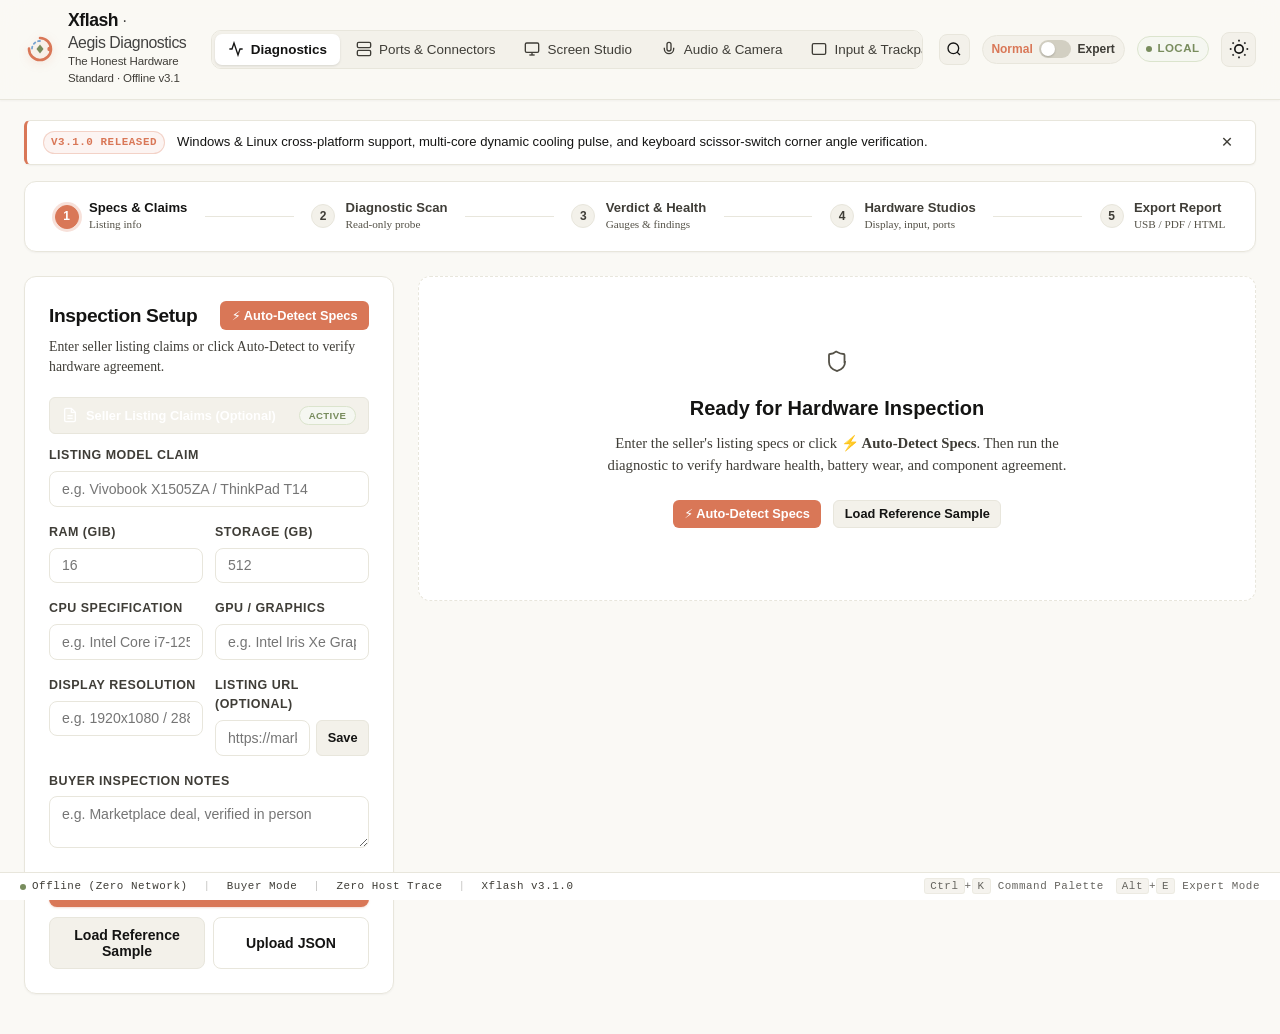
==== commit 5486327a: "refactor(ui): declutter interface, streamline navigation, and enforce web interface guidelines" ====
--- a/src/laptop_inspector/web/static/index.html
+++ b/src/laptop_inspector/web/static/index.html
@@ -70,37 +70,37 @@
         <!-- Center Tabs -->
         <nav class="nav-tabs" role="tablist" aria-label="Main Diagnostics Navigation">
           <button class="nav-btn active" data-tab="tab-inspect" role="tab" aria-selected="true">
-            <svg class="icon icon-sm" viewBox="0 0 24 24" stroke="currentColor" fill="none" stroke-width="2"><path d="M22 12h-4l-3 9L9 3l-3 9H2"/></svg>
+            <svg class="icon icon-sm" viewBox="0 0 24 24" stroke="currentColor" fill="none" stroke-width="2" aria-hidden="true"><path d="M22 12h-4l-3 9L9 3l-3 9H2"/></svg>
             Diagnostics
           </button>
           <button class="nav-btn" data-tab="tab-ports" role="tab" aria-selected="false">
-            <svg class="icon icon-sm" viewBox="0 0 24 24" stroke="currentColor" fill="none" stroke-width="2"><rect x="2" y="2" width="20" height="8" rx="2"/><rect x="2" y="14" width="20" height="8" rx="2"/><line x1="6" y1="6" x2="6.01" y2="6"/><line x1="6" y1="18" x2="6.01" y2="18"/></svg>
+            <svg class="icon icon-sm" viewBox="0 0 24 24" stroke="currentColor" fill="none" stroke-width="2" aria-hidden="true"><rect x="2" y="2" width="20" height="8" rx="2"/><rect x="2" y="14" width="20" height="8" rx="2"/><line x1="6" y1="6" x2="6.01" y2="6"/><line x1="6" y1="18" x2="6.01" y2="18"/></svg>
             Ports &amp; Connectors
           </button>
           <button class="nav-btn" data-tab="tab-screen" role="tab" aria-selected="false">
-            <svg class="icon icon-sm" viewBox="0 0 24 24" stroke="currentColor" fill="none" stroke-width="2"><rect x="2" y="3" width="20" height="14" rx="2"/><line x1="8" y1="21" x2="16" y2="21"/><line x1="12" y1="17" x2="12" y2="21"/></svg>
+            <svg class="icon icon-sm" viewBox="0 0 24 24" stroke="currentColor" fill="none" stroke-width="2" aria-hidden="true"><rect x="2" y="3" width="20" height="14" rx="2"/><line x1="8" y1="21" x2="16" y2="21"/><line x1="12" y1="17" x2="12" y2="21"/></svg>
             Screen Studio
           </button>
           <button class="nav-btn" data-tab="tab-media" role="tab" aria-selected="false">
-            <svg class="icon icon-sm" viewBox="0 0 24 24" stroke="currentColor" fill="none" stroke-width="2"><path d="M12 2a3 3 0 0 0-3 3v7a3 3 0 0 0 6 0V5a3 3 0 0 0-3-3z"/><path d="M19 10v2a7 7 0 0 1-14 0v-2"/></svg>
+            <svg class="icon icon-sm" viewBox="0 0 24 24" stroke="currentColor" fill="none" stroke-width="2" aria-hidden="true"><path d="M12 2a3 3 0 0 0-3 3v7a3 3 0 0 0 6 0V5a3 3 0 0 0-3-3z"/><path d="M19 10v2a7 7 0 0 1-14 0v-2"/></svg>
             Audio &amp; Camera
           </button>
           <button class="nav-btn" data-tab="tab-input" role="tab" aria-selected="false">
-            <svg class="icon icon-sm" viewBox="0 0 24 24" stroke="currentColor" fill="none" stroke-width="2"><rect x="2" y="4" width="20" height="16" rx="2"/><line x1="6" y1="8" x2="6.01" y2="8"/><line x1="10" y1="8" x2="10.01" y2="8"/><line x1="14" y1="8" x2="14.01" y2="8"/><line x1="18" y1="8" x2="18.01" y2="8"/></svg>
+            <svg class="icon icon-sm" viewBox="0 0 24 24" stroke="currentColor" fill="none" stroke-width="2" aria-hidden="true"><rect x="2" y="4" width="20" height="16" rx="2"/><line x1="6" y1="8" x2="6.01" y2="8"/><line x1="10" y1="8" x2="10.01" y2="8"/><line x1="14" y1="8" x2="14.01" y2="8"/><line x1="18" y1="8" x2="18.01" y2="8"/></svg>
             Input &amp; Trackpad
           </button>
           <button class="nav-btn" data-tab="tab-benchmark" role="tab" aria-selected="false">
-            <svg class="icon icon-sm" viewBox="0 0 24 24" stroke="currentColor" fill="none" stroke-width="2"><polygon points="13 2 3 14 12 14 11 22 21 10 12 10 13 2"/></svg>
+            <svg class="icon icon-sm" viewBox="0 0 24 24" stroke="currentColor" fill="none" stroke-width="2" aria-hidden="true"><polygon points="13 2 3 14 12 14 11 22 21 10 12 10 13 2"/></svg>
             Cooling Pulse
           </button>
           <!-- Alias button for test compatibility - kept visible for backward compat -->
           <button class="nav-btn" data-tab="tab-tools" role="tab" style="display:none; visibility:hidden; position:absolute;">Tools</button>
           <button class="nav-btn" data-tab="tab-history" role="tab" aria-selected="false">
-            <svg class="icon icon-sm" viewBox="0 0 24 24" stroke="currentColor" fill="none" stroke-width="2"><circle cx="12" cy="12" r="10"/><polyline points="12 6 12 12 16 14"/></svg>
+            <svg class="icon icon-sm" viewBox="0 0 24 24" stroke="currentColor" fill="none" stroke-width="2" aria-hidden="true"><circle cx="12" cy="12" r="10"/><polyline points="12 6 12 12 16 14"/></svg>
             History
           </button>
           <button class="nav-btn" data-tab="tab-about" role="tab" aria-selected="false">
-            <svg class="icon icon-sm" viewBox="0 0 24 24" stroke="currentColor" fill="none" stroke-width="2"><circle cx="12" cy="12" r="10"/><line x1="12" y1="16" x2="12" y2="12"/><line x1="12" y1="8" x2="12.01" y2="8"/></svg>
+            <svg class="icon icon-sm" viewBox="0 0 24 24" stroke="currentColor" fill="none" stroke-width="2" aria-hidden="true"><circle cx="12" cy="12" r="10"/><line x1="12" y1="16" x2="12" y2="12"/><line x1="12" y1="8" x2="12.01" y2="8"/></svg>
             About &amp; Donate
           </button>
         </nav>
@@ -108,12 +108,12 @@
         <!-- Right Controls: Command Palette, Mode Toggle, Local Badge, Theme -->
         <div class="nav-actions">
           <button type="button" id="cmdPaletteBtn" class="btn btn-icon" title="Command Palette (Ctrl+K)" aria-label="Command Palette">
-            <svg class="icon icon-sm" viewBox="0 0 24 24" stroke="currentColor" fill="none" stroke-width="2"><circle cx="11" cy="11" r="8"/><line x1="21" y1="21" x2="16.65" y2="16.65"/></svg>
+            <svg class="icon icon-sm" viewBox="0 0 24 24" stroke="currentColor" fill="none" stroke-width="2" aria-hidden="true"><circle cx="11" cy="11" r="8"/><line x1="21" y1="21" x2="16.65" y2="16.65"/></svg>
           </button>
 
           <div class="mode-switch-wrapper" title="Switch between Normal buyer mode and deep Expert hardware inspection mode">
             <span class="mode-label normal-label active">Normal</span>
-            <label class="switch">
+            <label class="switch" for="expertModeToggle">
               <input type="checkbox" id="expertModeToggle" aria-label="Toggle Expert Telemetry Mode">
               <span class="slider round"></span>
             </label>
@@ -122,7 +122,7 @@
 
           <span id="appModeBadge" class="badge status-passed" title="100% offline, zero network requests"><span class="pulse-dot"></span>LOCAL</span>
           <button id="themeToggleBtn" class="btn btn-icon" title="Toggle Theme (Light / Dark)" aria-label="Toggle Theme (Light / Dark)">
-            <svg class="icon" viewBox="0 0 24 24" stroke="currentColor" fill="none" stroke-width="2"><circle cx="12" cy="12" r="5"/><line x1="12" y1="1" x2="12" y2="3"/><line x1="12" y1="21" x2="12" y2="23"/><line x1="4.22" y1="4.22" x2="5.64" y2="5.64"/><line x1="18.36" y1="18.36" x2="19.78" y2="19.78"/><line x1="1" y1="12" x2="3" y2="12"/><line x1="21" y1="12" x2="23" y2="12"/><line x1="4.22" y1="19.78" x2="5.64" y2="18.36"/><line x1="18.36" y1="5.64" x2="19.78" y2="4.22"/></svg>
+            <svg class="icon" viewBox="0 0 24 24" stroke="currentColor" fill="none" stroke-width="2" aria-hidden="true"><circle cx="12" cy="12" r="5"/><line x1="12" y1="1" x2="12" y2="3"/><line x1="12" y1="21" x2="12" y2="23"/><line x1="4.22" y1="4.22" x2="5.64" y2="5.64"/><line x1="18.36" y1="18.36" x2="19.78" y2="19.78"/><line x1="1" y1="12" x2="3" y2="12"/><line x1="21" y1="12" x2="23" y2="12"/><line x1="4.22" y1="19.78" x2="5.64" y2="18.36"/><line x1="18.36" y1="5.64" x2="19.78" y2="4.22"/></svg>
           </button>
         </div>
       </div>
@@ -225,62 +225,63 @@
             <!-- Optional Seller Listing Claims Module -->
             <div class="listing-toggle-wrapper" style="margin-bottom:0.75rem;">
               <button type="button" id="listingToggleBtn" class="listing-toggle-btn" aria-expanded="true" aria-controls="claimsForm" style="display:flex; align-items:center; gap:8px; width:100%; padding:0.5rem 0.75rem; background:var(--bg-subtle); border:1px solid var(--border-color); border-radius:var(--radius-sm); font-size:0.8rem; font-weight:600; cursor:pointer;">
-                <svg class="icon icon-sm" viewBox="0 0 24 24" stroke="currentColor" fill="none" stroke-width="2"><path d="M14 2H6a2 2 0 0 0-2 2v16a2 2 0 0 0 2 2h12a2 2 0 0 0 2-2V8z"/><polyline points="14 2 14 8 20 8"/><line x1="16" y1="13" x2="8" y2="13"/><line x1="16" y1="17" x2="8" y2="17"/></svg>
+                <svg class="icon icon-sm" viewBox="0 0 24 24" stroke="currentColor" fill="none" stroke-width="2" aria-hidden="true"><path d="M14 2H6a2 2 0 0 0-2 2v16a2 2 0 0 0 2 2h12a2 2 0 0 0 2-2V8z"/><polyline points="14 2 14 8 20 8"/><line x1="16" y1="13" x2="8" y2="13"/><line x1="16" y1="17" x2="8" y2="17"/></svg>
                 <span>Seller Listing Claims (Optional)</span>
                 <span id="listingStateBadge" class="badge status-passed" style="font-size:0.6rem; margin-left:auto;">Active</span>
               </button>
             </div>
 
             <form id="claimsForm" class="claims-form">
-              <div class="form-group" id="listingUrlGroup">
-                <label for="listingUrlInput">Listing URL or Marketplace Link (Optional)</label>
-                <div style="display:flex; gap:0.4rem;">
-                  <input type="url" id="listingUrlInput" placeholder="https://marketplace.example/item/123…" autocomplete="off" />
-                  <button type="button" id="parseListingBtn" class="btn btn-secondary btn-sm" title="Record listing reference offline (zero network transmission)">Save URL</button>
-                </div>
-                <span class="field-hint" style="font-size:0.68rem; color:var(--text-muted); display:block; margin-top:2px;">Stored locally with report — zero network lookup.</span>
-              </div>
-
               <div class="form-group">
                 <label for="claimModel">Listing Model Claim</label>
-                <input type="text" id="claimModel" placeholder="e.g. Vivobook X1505ZA / ThinkPad T14" autocomplete="off" />
+                <input type="text" id="claimModel" name="claimModel" placeholder="e.g. Vivobook X1505ZA / ThinkPad T14" autocomplete="off" spellcheck="false" />
               </div>
 
               <div class="form-row">
                 <div class="form-group">
                   <label for="claimRam">RAM (GiB)</label>
-                  <input type="number" id="claimRam" placeholder="16" step="1" min="1" autocomplete="off" />
+                  <input type="number" id="claimRam" name="claimRam" placeholder="16" step="1" min="1" inputmode="numeric" autocomplete="off" />
                 </div>
                 <div class="form-group">
                   <label for="claimStorage">Storage (GB)</label>
-                  <input type="number" id="claimStorage" placeholder="512" step="1" min="1" autocomplete="off" />
-                </div>
-              </div>
-
-              <div class="form-group">
-                <label for="claimCpu">CPU Specification</label>
-                <input type="text" id="claimCpu" placeholder="e.g. 12th Gen Intel Core i7-1255U" autocomplete="off" />
-              </div>
-
-              <div class="form-group">
-                <label for="claimGpu">GPU / Graphics</label>
-                <input type="text" id="claimGpu" placeholder="e.g. Intel Iris Xe Graphics" />
-              </div>
-
-              <div class="form-group">
-                <label for="claimDisplay">Display Resolution</label>
-                <input type="text" id="claimDisplay" placeholder="e.g. 1920x1080 / 2880x1800" />
+                  <input type="number" id="claimStorage" name="claimStorage" placeholder="512" step="1" min="1" inputmode="numeric" autocomplete="off" />
+                </div>
+              </div>
+
+              <div class="form-row">
+                <div class="form-group">
+                  <label for="claimCpu">CPU Specification</label>
+                  <input type="text" id="claimCpu" name="claimCpu" placeholder="e.g. Intel Core i7-1255U" autocomplete="off" spellcheck="false" />
+                </div>
+                <div class="form-group">
+                  <label for="claimGpu">GPU / Graphics</label>
+                  <input type="text" id="claimGpu" name="claimGpu" placeholder="e.g. Intel Iris Xe Graphics" autocomplete="off" spellcheck="false" />
+                </div>
+              </div>
+
+              <div class="form-row">
+                <div class="form-group">
+                  <label for="claimDisplay">Display Resolution</label>
+                  <input type="text" id="claimDisplay" name="claimDisplay" placeholder="e.g. 1920x1080 / 2880x1800" autocomplete="off" spellcheck="false" />
+                </div>
+                <div class="form-group" id="listingUrlGroup">
+                  <label for="listingUrlInput">Listing URL (Optional)</label>
+                  <div style="display:flex; gap:0.4rem;">
+                    <input type="url" id="listingUrlInput" name="listingUrl" placeholder="https://marketplace.example/item/123…" autocomplete="off" spellcheck="false" style="flex:1;" />
+                    <button type="button" id="parseListingBtn" class="btn btn-secondary btn-sm" title="Record listing reference offline (zero network transmission)">Save</button>
+                  </div>
+                </div>
               </div>
 
               <div class="form-group">
                 <label for="operatorNotes">Buyer Inspection Notes</label>
-                <textarea id="operatorNotes" rows="2" placeholder="e.g. Marketplace deal, verified in person"></textarea>
+                <textarea id="operatorNotes" name="operatorNotes" rows="2" placeholder="e.g. Marketplace deal, verified in person" autocomplete="off"></textarea>
               </div>
 
               <!-- Action Buttons -->
               <div class="action-buttons">
                 <button type="button" id="runLiveBtn" class="btn btn-primary btn-block">
-                  <svg viewBox="0 0 24 24" width="16" height="16" stroke="currentColor" fill="none" stroke-width="2"><polygon points="5 3 19 12 5 21 5 3"/></svg>
+                  <svg viewBox="0 0 24 24" width="16" height="16" stroke="currentColor" fill="none" stroke-width="2" aria-hidden="true"><polygon points="5 3 19 12 5 21 5 3"/></svg>
                   Run Full Hardware Diagnostic
                 </button>
                 <div class="btn-group-row">
@@ -291,7 +292,7 @@
                     Upload JSON
                   </button>
                 </div>
-                <input type="file" id="snapshotFileInput" accept=".json" style="display:none;" />
+                <input type="file" id="snapshotFileInput" accept=".json" style="display:none;" aria-label="Upload JSON hardware snapshot" />
               </div>
             </form>
 
@@ -306,14 +307,14 @@
                   <label for="threshBatteryWarn">Battery Degradation Warning:</label>
                   <span id="threshBatteryWarnVal" class="val-pill">20%</span>
                 </div>
-                <input type="range" id="threshBatteryWarn" min="10" max="35" value="20" step="1">
+                <input type="range" id="threshBatteryWarn" min="10" max="35" value="20" step="1" aria-label="Battery Degradation Warning Threshold">
               </div>
               <div class="form-group slider-group">
                 <div class="slider-label-row">
                   <label for="threshNvmeWear">NVMe Wear Warning Threshold:</label>
                   <span id="threshNvmeWearVal" class="val-pill">80%</span>
                 </div>
-                <input type="range" id="threshNvmeWear" min="50" max="95" value="80" step="5">
+                <input type="range" id="threshNvmeWear" min="50" max="95" value="80" step="5" aria-label="NVMe Wear Warning Threshold">
               </div>
             </div>
           </div>
@@ -404,60 +405,7 @@
                   <a id="exportJsonBtn" class="btn btn-sm btn-outline" target="_blank">Download JSON</a>
                   <button type="button" id="printReportBtn" class="btn btn-sm btn-outline">Print View</button>
                   <button type="button" id="saveUsbReportBtn" class="btn btn-sm btn-primary" title="Save HTML and JSON report directly into USB drive ./aegis_reports/">💾 Save to USB Reports</button>
-                  <span id="saveUsbReportStatus" class="text-muted" style="font-size:0.75rem; align-self:center;"></span>
-                </div>
-              </div>
-
-              <!-- Interactive Laptop Hardware Schematic (Component Health Map) -->
-              <div id="hardwareSchematic" class="card-box schematic-card" style="margin-bottom:1.25rem;">
-                <div class="sidebar-header" style="margin-bottom:0.4rem;">
-                  <div style="display:flex; align-items:center; gap:8px;">
-                    <svg class="icon icon-sm" viewBox="0 0 24 24" stroke="currentColor" fill="none" stroke-width="2"><rect x="2" y="3" width="20" height="14" rx="2"/><line x1="8" y1="21" x2="16" y2="21"/><line x1="12" y1="17" x2="12" y2="21"/></svg>
-                    <h3 style="margin:0; font-size:0.95rem;">Interactive Hardware Topology Map</h3>
-                  </div>
-                  <span id="schematicOverallBadge" class="badge status-passed" style="font-size:0.65rem;">Hardware Overview</span>
-                </div>
-                <p class="text-muted" style="font-size:0.78rem; margin-bottom:0.75rem;">Spatial component overview. Click any hardware module below to inspect its dedicated diagnostics or sensor registers.</p>
-                <div class="schematic-svg-wrapper" style="overflow-x:auto;">
-                  <svg class="laptop-schematic-svg" viewBox="0 0 540 280" fill="none" xmlns="http://www.w3.org/2000/svg" role="img" aria-label="Interactive Laptop Component Health Map" style="width:100%; max-width:620px; display:block; margin:0 auto;">
-                    <!-- Screen Lid -->
-                    <rect x="50" y="8" width="440" height="145" rx="8" class="schematic-zone zone-healthy" id="schematic-display" data-target-tab="tab-screen" style="cursor:pointer;" />
-                    <text class="schematic-label" x="270" y="70" id="schematic-display-text" text-anchor="middle" font-size="11" font-weight="700" fill="currentColor">DISPLAY PANEL (eDP)</text>
-                    <text class="schematic-sublabel" x="270" y="86" id="schematic-display-sub" text-anchor="middle" font-size="9" fill="currentColor" opacity="0.75">Click for Screen Studio (Pixels, UFO, Contrast)</text>
-                    <!-- Webcam -->
-                    <rect x="250" y="14" width="40" height="18" rx="4" class="schematic-zone zone-healthy" id="schematic-webcam" data-target-tab="tab-media" style="cursor:pointer;" />
-                    <circle cx="270" cy="23" r="3" fill="#6a9bcc" />
-                    <!-- Left & Right Hinges -->
-                    <rect x="60" y="148" width="36" height="12" rx="2" class="schematic-zone zone-healthy" id="schematic-hinge-l" data-target-subtab="subtab-manual" style="cursor:pointer;" />
-                    <rect x="444" y="148" width="36" height="12" rx="2" class="schematic-zone zone-healthy" id="schematic-hinge-r" data-target-subtab="subtab-manual" style="cursor:pointer;" />
-                    <!-- Lower Chassis Base -->
-                    <rect x="30" y="160" width="480" height="110" rx="8" class="schematic-chassis" stroke="var(--border-color)" stroke-width="1.5" fill="var(--bg-subtle)" />
-                    <!-- Left Ports (USB/AC) -->
-                    <rect x="18" y="172" width="16" height="44" rx="3" class="schematic-zone zone-healthy" id="schematic-ports-l" data-target-tab="tab-ports" style="cursor:pointer;" />
-                    <text class="schematic-vert-label" x="26" y="194" transform="rotate(-90 26 194)" text-anchor="middle" font-size="7" font-weight="700" fill="currentColor">PORTS L</text>
-                    <!-- Right Ports (HDMI/Audio) -->
-                    <rect x="506" y="172" width="16" height="44" rx="3" class="schematic-zone zone-healthy" id="schematic-ports-r" data-target-tab="tab-ports" style="cursor:pointer;" />
-                    <text class="schematic-vert-label" x="514" y="194" transform="rotate(90 514 194)" text-anchor="middle" font-size="7" font-weight="700" fill="currentColor">PORTS R</text>
-                    <!-- Keyboard Area -->
-                    <rect x="54" y="168" width="308" height="58" rx="5" class="schematic-zone zone-healthy" id="schematic-keyboard" data-target-tab="tab-input" style="cursor:pointer;" />
-                    <text class="schematic-label" x="208" y="195" id="schematic-keyboard-text" text-anchor="middle" font-size="10" font-weight="700" fill="currentColor">KEYBOARD MATRIX</text>
-                    <text class="schematic-sublabel" x="208" y="210" id="schematic-keyboard-sub" text-anchor="middle" font-size="8" fill="currentColor" opacity="0.75">Click for Input Studio (84-Key Heatmap)</text>
-                    <!-- Trackpad -->
-                    <rect x="154" y="232" width="108" height="32" rx="4" class="schematic-zone zone-healthy" id="schematic-trackpad" data-target-tab="tab-input" style="cursor:pointer;" />
-                    <text class="schematic-sublabel" x="208" y="252" text-anchor="middle" font-size="8" font-weight="700" fill="currentColor">TRACKPAD &amp; GESTURES</text>
-                    <!-- CPU & Thermals -->
-                    <rect x="372" y="168" width="128" height="34" rx="5" class="schematic-zone zone-healthy" id="schematic-cpu" data-target-tab="tab-benchmark" style="cursor:pointer;" />
-                    <text class="schematic-label" x="436" y="185" id="schematic-cpu-text" text-anchor="middle" font-size="9" font-weight="700" fill="currentColor">CPU &amp; THERMALS</text>
-                    <text class="schematic-sublabel" x="436" y="196" id="schematic-cpu-status" text-anchor="middle" font-size="8" fill="currentColor" opacity="0.75">Normal</text>
-                    <!-- NVMe Storage & Fan -->
-                    <rect x="372" y="206" width="60" height="26" rx="4" class="schematic-zone zone-healthy" id="schematic-storage" data-target-subtab="subtab-expert" style="cursor:pointer;" />
-                    <text class="schematic-sublabel" x="402" y="222" id="schematic-storage-status" text-anchor="middle" font-size="8" font-weight="700" fill="currentColor">NVMe SSD</text>
-                    <rect x="440" y="206" width="60" height="26" rx="4" class="schematic-zone zone-healthy" id="schematic-fan" data-target-tab="tab-benchmark" style="cursor:pointer;" />
-                    <text class="schematic-sublabel" x="470" y="222" id="schematic-fan-status" text-anchor="middle" font-size="8" font-weight="700" fill="currentColor">FAN RPM</text>
-                    <!-- Battery Unit -->
-                    <rect x="372" y="236" width="128" height="28" rx="4" class="schematic-zone zone-healthy" id="schematic-battery" data-target-subtab="subtab-expert" style="cursor:pointer;" />
-                    <text class="schematic-label" x="436" y="253" id="schematic-battery-text" text-anchor="middle" font-size="9" font-weight="700" fill="currentColor">BATTERY PACK</text>
-                  </svg>
+                  <span id="saveUsbReportStatus" class="text-muted" style="font-size:0.75rem; align-self:center;" role="status" aria-live="polite"></span>
                 </div>
               </div>
 
@@ -473,7 +421,7 @@
                 <div class="beginner-card-grid">
                   <div class="beginner-card" id="bCardBattery">
                     <div class="bcard-top">
-                      <span class="bcard-icon">🔋</span>
+                      <span class="bcard-icon" aria-hidden="true">🔋</span>
                       <span class="bcard-tag" id="bCardBatteryTag">Battery</span>
                     </div>
                     <h4 id="bCardBatteryTitle">Checking battery…</h4>
@@ -481,7 +429,7 @@
                   </div>
                   <div class="beginner-card" id="bCardStorage">
                     <div class="bcard-top">
-                      <span class="bcard-icon">💾</span>
+                      <span class="bcard-icon" aria-hidden="true">💾</span>
                       <span class="bcard-tag" id="bCardStorageTag">Storage</span>
                     </div>
                     <h4 id="bCardStorageTitle">Checking SSD…</h4>
@@ -489,7 +437,7 @@
                   </div>
                   <div class="beginner-card" id="bCardClaims">
                     <div class="bcard-top">
-                      <span class="bcard-icon">📋</span>
+                      <span class="bcard-icon" aria-hidden="true">📋</span>
                       <span class="bcard-tag" id="bCardClaimsTag">Listing Specs</span>
                     </div>
                     <h4 id="bCardClaimsTitle">Checking claims…</h4>
@@ -497,7 +445,7 @@
                   </div>
                   <div class="beginner-card" id="bCardThermals">
                     <div class="bcard-top">
-                      <span class="bcard-icon">❄️</span>
+                      <span class="bcard-icon" aria-hidden="true">❄️</span>
                       <span class="bcard-tag" id="bCardThermalsTag">Thermals</span>
                     </div>
                     <h4 id="bCardThermalsTitle">Checking thermals…</h4>
@@ -509,30 +457,88 @@
               <!-- Quick Hardware Verification Ribbon -->
               <div class="quick-check-ribbon">
                 <div class="quick-check-title">
-                  <svg class="icon icon-sm" viewBox="0 0 24 24" stroke="currentColor" fill="none" stroke-width="2"><path d="M9 12l2 2 4-4m6 2a9 9 0 11-18 0 9 9 0 0118 0z"/></svg>
+                  <svg class="icon icon-sm" viewBox="0 0 24 24" stroke="currentColor" fill="none" stroke-width="2" aria-hidden="true"><path d="M9 12l2 2 4-4m6 2a9 9 0 11-18 0 9 9 0 0118 0z"/></svg>
                   <span>Interactive Testing Studios:</span>
                 </div>
                 <div class="quick-check-actions">
                   <button type="button" class="quick-tool-btn" data-jump-tab="tab-screen">
-                    <svg class="icon icon-sm" viewBox="0 0 24 24" stroke="currentColor" fill="none" stroke-width="2"><rect x="2" y="3" width="20" height="14" rx="2"/><line x1="8" y1="21" x2="16" y2="21"/><line x1="12" y1="17" x2="12" y2="21"/></svg>
+                    <svg class="icon icon-sm" viewBox="0 0 24 24" stroke="currentColor" fill="none" stroke-width="2" aria-hidden="true"><rect x="2" y="3" width="20" height="14" rx="2"/><line x1="8" y1="21" x2="16" y2="21"/><line x1="12" y1="17" x2="12" y2="21"/></svg>
                     Screen Studio
                   </button>
                   <button type="button" class="quick-tool-btn" data-jump-tab="tab-ports">
-                    <svg class="icon icon-sm" viewBox="0 0 24 24" stroke="currentColor" fill="none" stroke-width="2"><rect x="2" y="2" width="20" height="8" rx="2"/><rect x="2" y="14" width="20" height="8" rx="2"/><line x1="6" y1="6" x2="6.01" y2="6"/><line x1="6" y1="18" x2="6.01" y2="18"/></svg>
+                    <svg class="icon icon-sm" viewBox="0 0 24 24" stroke="currentColor" fill="none" stroke-width="2" aria-hidden="true"><rect x="2" y="2" width="20" height="8" rx="2"/><rect x="2" y="14" width="20" height="8" rx="2"/><line x1="6" y1="6" x2="6.01" y2="6"/><line x1="6" y1="18" x2="6.01" y2="18"/></svg>
                     Ports &amp; Cables
                   </button>
                   <button type="button" class="quick-tool-btn" data-jump-tab="tab-input">
-                    <svg class="icon icon-sm" viewBox="0 0 24 24" stroke="currentColor" fill="none" stroke-width="2"><rect x="2" y="4" width="20" height="16" rx="2"/><line x1="6" y1="8" x2="6.01" y2="8"/><line x1="10" y1="8" x2="10.01" y2="8"/><line x1="14" y1="8" x2="14.01" y2="8"/><line x1="18" y1="8" x2="18.01" y2="8"/></svg>
+                    <svg class="icon icon-sm" viewBox="0 0 24 24" stroke="currentColor" fill="none" stroke-width="2" aria-hidden="true"><rect x="2" y="4" width="20" height="16" rx="2"/><line x1="6" y1="8" x2="6.01" y2="8"/><line x1="10" y1="8" x2="10.01" y2="8"/><line x1="14" y1="8" x2="14.01" y2="8"/><line x1="18" y1="8" x2="18.01" y2="8"/></svg>
                     Keyboard &amp; Trackpad
                   </button>
                   <button type="button" class="quick-tool-btn" data-jump-tab="tab-media">
-                    <svg class="icon icon-sm" viewBox="0 0 24 24" stroke="currentColor" fill="none" stroke-width="2"><path d="M12 2a3 3 0 0 0-3 3v7a3 3 0 0 0 6 0V5a3 3 0 0 0-3-3z"/><path d="M19 10v2a7 7 0 0 1-14 0v-2"/></svg>
+                    <svg class="icon icon-sm" viewBox="0 0 24 24" stroke="currentColor" fill="none" stroke-width="2" aria-hidden="true"><path d="M12 2a3 3 0 0 0-3 3v7a3 3 0 0 0 6 0V5a3 3 0 0 0-3-3z"/><path d="M19 10v2a7 7 0 0 1-14 0v-2"/></svg>
                     Audio &amp; Mic
                   </button>
                   <button type="button" class="quick-tool-btn" data-jump-tab="tab-benchmark">
-                    <svg class="icon icon-sm" viewBox="0 0 24 24" stroke="currentColor" fill="none" stroke-width="2"><polygon points="13 2 3 14 12 14 11 22 21 10 12 10 13 2"/></svg>
+                    <svg class="icon icon-sm" viewBox="0 0 24 24" stroke="currentColor" fill="none" stroke-width="2" aria-hidden="true"><polygon points="13 2 3 14 12 14 11 22 21 10 12 10 13 2"/></svg>
                     Cooling Pulse
                   </button>
+                </div>
+              </div>
+
+              <!-- Interactive Laptop Hardware Schematic (Component Health Map) -->
+              <div id="hardwareSchematic" class="card-box schematic-card" style="margin-bottom:1.25rem;">
+                <div class="sidebar-header" style="margin-bottom:0.4rem;">
+                  <div style="display:flex; align-items:center; gap:8px;">
+                    <svg class="icon icon-sm" viewBox="0 0 24 24" stroke="currentColor" fill="none" stroke-width="2" aria-hidden="true"><rect x="2" y="3" width="20" height="14" rx="2"/><line x1="8" y1="21" x2="16" y2="21"/><line x1="12" y1="17" x2="12" y2="21"/></svg>
+                    <h3 style="margin:0; font-size:0.95rem;">Interactive Hardware Topology Map</h3>
+                  </div>
+                  <div style="display:flex; align-items:center; gap:8px;">
+                    <span id="schematicOverallBadge" class="badge status-passed" style="font-size:0.65rem;">Hardware Overview</span>
+                    <button type="button" id="toggleSchematicBtn" class="btn btn-sm btn-outline" style="font-size:0.7rem; padding:0.2rem 0.55rem;" aria-expanded="true" aria-controls="schematicBody">Collapse</button>
+                  </div>
+                </div>
+                <div id="schematicBody">
+                  <p class="text-muted" style="font-size:0.78rem; margin-bottom:0.75rem;">Spatial component overview. Click any hardware module below to inspect its dedicated diagnostics or sensor registers.</p>
+                  <div class="schematic-svg-wrapper" style="overflow-x:auto;">
+                    <svg class="laptop-schematic-svg" viewBox="0 0 540 280" fill="none" xmlns="http://www.w3.org/2000/svg" role="img" aria-label="Interactive Laptop Component Health Map" style="width:100%; max-width:620px; display:block; margin:0 auto;">
+                      <!-- Screen Lid -->
+                      <rect x="50" y="8" width="440" height="145" rx="8" class="schematic-zone zone-healthy" id="schematic-display" data-target-tab="tab-screen" style="cursor:pointer;" />
+                      <text class="schematic-label" x="270" y="70" id="schematic-display-text" text-anchor="middle" font-size="11" font-weight="700" fill="currentColor">DISPLAY PANEL (eDP)</text>
+                      <text class="schematic-sublabel" x="270" y="86" id="schematic-display-sub" text-anchor="middle" font-size="9" fill="currentColor" opacity="0.75">Click for Screen Studio (Pixels, UFO, Contrast)</text>
+                      <!-- Webcam -->
+                      <rect x="250" y="14" width="40" height="18" rx="4" class="schematic-zone zone-healthy" id="schematic-webcam" data-target-tab="tab-media" style="cursor:pointer;" />
+                      <circle cx="270" cy="23" r="3" fill="#6a9bcc" />
+                      <!-- Left & Right Hinges -->
+                      <rect x="60" y="148" width="36" height="12" rx="2" class="schematic-zone zone-healthy" id="schematic-hinge-l" data-target-subtab="subtab-manual" style="cursor:pointer;" />
+                      <rect x="444" y="148" width="36" height="12" rx="2" class="schematic-zone zone-healthy" id="schematic-hinge-r" data-target-subtab="subtab-manual" style="cursor:pointer;" />
+                      <!-- Lower Chassis Base -->
+                      <rect x="30" y="160" width="480" height="110" rx="8" class="schematic-chassis" stroke="var(--border-color)" stroke-width="1.5" fill="var(--bg-subtle)" />
+                      <!-- Left Ports (USB/AC) -->
+                      <rect x="18" y="172" width="16" height="44" rx="3" class="schematic-zone zone-healthy" id="schematic-ports-l" data-target-tab="tab-ports" style="cursor:pointer;" />
+                      <text class="schematic-vert-label" x="26" y="194" transform="rotate(-90 26 194)" text-anchor="middle" font-size="7" font-weight="700" fill="currentColor">PORTS L</text>
+                      <!-- Right Ports (HDMI/Audio) -->
+                      <rect x="506" y="172" width="16" height="44" rx="3" class="schematic-zone zone-healthy" id="schematic-ports-r" data-target-tab="tab-ports" style="cursor:pointer;" />
+                      <text class="schematic-vert-label" x="514" y="194" transform="rotate(90 514 194)" text-anchor="middle" font-size="7" font-weight="700" fill="currentColor">PORTS R</text>
+                      <!-- Keyboard Area -->
+                      <rect x="54" y="168" width="308" height="58" rx="5" class="schematic-zone zone-healthy" id="schematic-keyboard" data-target-tab="tab-input" style="cursor:pointer;" />
+                      <text class="schematic-label" x="208" y="195" id="schematic-keyboard-text" text-anchor="middle" font-size="10" font-weight="700" fill="currentColor">KEYBOARD MATRIX</text>
+                      <text class="schematic-sublabel" x="208" y="210" id="schematic-keyboard-sub" text-anchor="middle" font-size="8" fill="currentColor" opacity="0.75">Click for Input Studio (84-Key Heatmap)</text>
+                      <!-- Trackpad -->
+                      <rect x="154" y="232" width="108" height="32" rx="4" class="schematic-zone zone-healthy" id="schematic-trackpad" data-target-tab="tab-input" style="cursor:pointer;" />
+                      <text class="schematic-sublabel" x="208" y="252" text-anchor="middle" font-size="8" font-weight="700" fill="currentColor">TRACKPAD &amp; GESTURES</text>
+                      <!-- CPU & Thermals -->
+                      <rect x="372" y="168" width="128" height="34" rx="5" class="schematic-zone zone-healthy" id="schematic-cpu" data-target-tab="tab-benchmark" style="cursor:pointer;" />
+                      <text class="schematic-label" x="436" y="185" id="schematic-cpu-text" text-anchor="middle" font-size="9" font-weight="700" fill="currentColor">CPU &amp; THERMALS</text>
+                      <text class="schematic-sublabel" x="436" y="196" id="schematic-cpu-status" text-anchor="middle" font-size="8" fill="currentColor" opacity="0.75">Normal</text>
+                      <!-- NVMe Storage & Fan -->
+                      <rect x="372" y="206" width="60" height="26" rx="4" class="schematic-zone zone-healthy" id="schematic-storage" data-target-subtab="subtab-expert" style="cursor:pointer;" />
+                      <text class="schematic-sublabel" x="402" y="222" id="schematic-storage-status" text-anchor="middle" font-size="8" font-weight="700" fill="currentColor">NVMe SSD</text>
+                      <rect x="440" y="206" width="60" height="26" rx="4" class="schematic-zone zone-healthy" id="schematic-fan" data-target-tab="tab-benchmark" style="cursor:pointer;" />
+                      <text class="schematic-sublabel" x="470" y="222" id="schematic-fan-status" text-anchor="middle" font-size="8" font-weight="700" fill="currentColor">FAN RPM</text>
+                      <!-- Battery Unit -->
+                      <rect x="372" y="236" width="128" height="28" rx="4" class="schematic-zone zone-healthy" id="schematic-battery" data-target-subtab="subtab-expert" style="cursor:pointer;" />
+                      <text class="schematic-label" x="436" y="253" id="schematic-battery-text" text-anchor="middle" font-size="9" font-weight="700" fill="currentColor">BATTERY PACK</text>
+                    </svg>
+                  </div>
                 </div>
               </div>
 
@@ -662,7 +668,7 @@
         <div class="station-header-bar">
           <div class="station-header-left">
             <button type="button" class="btn btn-sm btn-outline station-nav-btn" data-jump-tab="tab-inspect">
-              <svg class="icon icon-sm" viewBox="0 0 24 24" stroke="currentColor" fill="none" stroke-width="2"><line x1="19" y1="12" x2="5" y2="12"/><polyline points="12 19 5 12 12 5"/></svg>
+              <svg class="icon icon-sm" viewBox="0 0 24 24" stroke="currentColor" fill="none" stroke-width="2" aria-hidden="true"><line x1="19" y1="12" x2="5" y2="12"/><polyline points="12 19 5 12 12 5"/></svg>
               Diagnostics Overview
             </button>
             <div class="station-header-title">
@@ -673,7 +679,7 @@
           <div class="station-header-actions">
             <button type="button" class="btn btn-sm btn-primary station-nav-btn" data-jump-tab="tab-screen">
               Next: Screen Studio
-              <svg class="icon icon-sm" viewBox="0 0 24 24" stroke="currentColor" fill="none" stroke-width="2"><line x1="5" y1="12" x2="19" y2="12"/><polyline points="12 5 19 12 12 19"/></svg>
+              <svg class="icon icon-sm" viewBox="0 0 24 24" stroke="currentColor" fill="none" stroke-width="2" aria-hidden="true"><line x1="5" y1="12" x2="19" y2="12"/><polyline points="12 5 19 12 12 19"/></svg>
             </button>
           </div>
         </div>
@@ -759,7 +765,7 @@
         <div class="station-header-bar">
           <div class="station-header-left">
             <button type="button" class="btn btn-sm btn-outline station-nav-btn" data-jump-tab="tab-inspect">
-              <svg class="icon icon-sm" viewBox="0 0 24 24" stroke="currentColor" fill="none" stroke-width="2"><line x1="19" y1="12" x2="5" y2="12"/><polyline points="12 19 5 12 12 5"/></svg>
+              <svg class="icon icon-sm" viewBox="0 0 24 24" stroke="currentColor" fill="none" stroke-width="2" aria-hidden="true"><line x1="19" y1="12" x2="5" y2="12"/><polyline points="12 19 5 12 12 5"/></svg>
               Diagnostics Overview
             </button>
             <div class="station-header-title">
@@ -773,7 +779,7 @@
             </button>
             <button type="button" class="btn btn-sm btn-primary station-nav-btn" data-jump-tab="tab-media">
               Next: Audio &amp; Camera
-              <svg class="icon icon-sm" viewBox="0 0 24 24" stroke="currentColor" fill="none" stroke-width="2"><line x1="5" y1="12" x2="19" y2="12"/><polyline points="12 5 19 12 12 19"/></svg>
+              <svg class="icon icon-sm" viewBox="0 0 24 24" stroke="currentColor" fill="none" stroke-width="2" aria-hidden="true"><line x1="5" y1="12" x2="19" y2="12"/><polyline points="12 5 19 12 12 19"/></svg>
             </button>
           </div>
         </div>
@@ -783,7 +789,7 @@
           <div class="tool-card">
             <div class="tool-card-header">
               <div class="tool-icon">
-  <svg class="icon" viewBox="0 0 24 24" stroke="currentColor" fill="none" stroke-width="2"><rect x="2" y="3" width="20" height="14" rx="2"/><line x1="8" y1="21" x2="16" y2="21"/><line x1="12" y1="17" x2="12" y2="21"/></svg>
+  <svg class="icon" viewBox="0 0 24 24" stroke="currentColor" fill="none" stroke-width="2" aria-hidden="true"><rect x="2" y="3" width="20" height="14" rx="2"/><line x1="8" y1="21" x2="16" y2="21"/><line x1="12" y1="17" x2="12" y2="21"/></svg>
 </div>
               <div>
                 <h3>Dead &amp; Stuck Pixel Color Cycler</h3>
@@ -811,7 +817,7 @@
           <div class="tool-card">
             <div class="tool-card-header">
               <div class="tool-icon">
-  <svg class="icon" viewBox="0 0 24 24" stroke="currentColor" fill="none" stroke-width="2"><circle cx="12" cy="12" r="5"/><line x1="12" y1="1" x2="12" y2="3"/><line x1="12" y1="21" x2="12" y2="23"/><line x1="4.22" y1="4.22" x2="5.64" y2="5.64"/><line x1="18.36" y1="18.36" x2="19.78" y2="19.78"/><line x1="1" y1="12" x2="3" y2="12"/><line x1="21" y1="12" x2="23" y2="12"/><line x1="4.22" y1="19.78" x2="5.64" y2="18.36"/><line x1="18.36" y1="5.64" x2="19.78" y2="4.22"/></svg>
+  <svg class="icon" viewBox="0 0 24 24" stroke="currentColor" fill="none" stroke-width="2" aria-hidden="true"><circle cx="12" cy="12" r="5"/><line x1="12" y1="1" x2="12" y2="3"/><line x1="12" y1="21" x2="12" y2="23"/><line x1="4.22" y1="4.22" x2="5.64" y2="5.64"/><line x1="18.36" y1="18.36" x2="19.78" y2="19.78"/><line x1="1" y1="12" x2="3" y2="12"/><line x1="21" y1="12" x2="23" y2="12"/><line x1="4.22" y1="19.78" x2="5.64" y2="18.36"/><line x1="18.36" y1="5.64" x2="19.78" y2="4.22"/></svg>
 </div>
               <div>
                 <h3>Contrast &amp; Grayscale Dynamic Range</h3>
@@ -832,7 +838,7 @@
           <div class="tool-card">
             <div class="tool-card-header">
               <div class="tool-icon">
-  <svg class="icon" viewBox="0 0 24 24" stroke="currentColor" fill="none" stroke-width="2"><circle cx="11" cy="11" r="8"/><line x1="21" y1="21" x2="16.65" y2="16.65"/></svg>
+  <svg class="icon" viewBox="0 0 24 24" stroke="currentColor" fill="none" stroke-width="2" aria-hidden="true"><circle cx="11" cy="11" r="8"/><line x1="21" y1="21" x2="16.65" y2="16.65"/></svg>
 </div>
               <div>
                 <h3>1px Text Sharpness &amp; Subpixel Grid</h3>
@@ -841,7 +847,7 @@
             </div>
 
             <div class="sharpness-preview-box">
-              <canvas id="checkerboardCanvas" class="pixel-grid-canvas"></canvas>
+              <canvas id="checkerboardCanvas" class="pixel-grid-canvas" aria-label="1px subpixel checkerboard pattern"></canvas>
               <div class="sharpness-samples">
                 <div style="font-size:7pt;">7pt: The quick brown fox jumps over the lazy dog. 1234567890</div>
                 <div style="font-size:9pt;">9pt: The quick brown fox jumps over the lazy dog. 1234567890</div>
@@ -854,7 +860,7 @@
           <div class="tool-card">
             <div class="tool-card-header">
               <div class="tool-icon">
-  <svg class="icon" viewBox="0 0 24 24" stroke="currentColor" fill="none" stroke-width="2"><polygon points="13 2 3 14 12 14 11 22 21 10 12 10 13 2"/></svg>
+  <svg class="icon" viewBox="0 0 24 24" stroke="currentColor" fill="none" stroke-width="2" aria-hidden="true"><polygon points="13 2 3 14 12 14 11 22 21 10 12 10 13 2"/></svg>
 </div>
               <div>
                 <h3>UFO Motion Blur &amp; Display Refresh Rate</h3>
@@ -863,7 +869,7 @@
             </div>
 
             <div class="ufo-canvas-wrap">
-              <canvas id="ufoCanvas" class="ufo-canvas" width="400" height="120"></canvas>
+              <canvas id="ufoCanvas" class="ufo-canvas" width="400" height="120" aria-label="UFO refresh rate frame benchmark canvas"></canvas>
               <div class="ufo-stats-bar">
                 <span>Refresh Rate: <strong id="ufoHzText" class="ufo-hz-val">60.0 Hz</strong></span>
                 <span>Frame Time: <strong id="ufoFrameTimeText">16.6 ms</strong></span>
@@ -898,7 +904,7 @@
         <div class="station-header-bar">
           <div class="station-header-left">
             <button type="button" class="btn btn-sm btn-outline station-nav-btn" data-jump-tab="tab-inspect">
-              <svg class="icon icon-sm" viewBox="0 0 24 24" stroke="currentColor" fill="none" stroke-width="2"><line x1="19" y1="12" x2="5" y2="12"/><polyline points="12 19 5 12 12 5"/></svg>
+              <svg class="icon icon-sm" viewBox="0 0 24 24" stroke="currentColor" fill="none" stroke-width="2" aria-hidden="true"><line x1="19" y1="12" x2="5" y2="12"/><polyline points="12 19 5 12 12 5"/></svg>
               Diagnostics Overview
             </button>
             <div class="station-header-title">
@@ -912,7 +918,7 @@
             </button>
             <button type="button" class="btn btn-sm btn-primary station-nav-btn" data-jump-tab="tab-input">
               Next: Input &amp; Trackpad
-              <svg class="icon icon-sm" viewBox="0 0 24 24" stroke="currentColor" fill="none" stroke-width="2"><line x1="5" y1="12" x2="19" y2="12"/><polyline points="12 5 19 12 12 19"/></svg>
+              <svg class="icon icon-sm" viewBox="0 0 24 24" stroke="currentColor" fill="none" stroke-width="2" aria-hidden="true"><line x1="5" y1="12" x2="19" y2="12"/><polyline points="12 5 19 12 12 19"/></svg>
             </button>
           </div>
         </div>
@@ -922,7 +928,7 @@
           <div class="tool-card">
             <div class="tool-card-header">
               <div class="tool-icon">
-  <svg class="icon" viewBox="0 0 24 24" stroke="currentColor" fill="none" stroke-width="2"><path d="M11 5L6 9H3v6h3l5 4V5z"/><path d="M15.54 8.46a5 5 0 0 1 0 7.07"/><path d="M19.07 4.93a10 10 0 0 1 0 14.14"/></svg>
+  <svg class="icon" viewBox="0 0 24 24" stroke="currentColor" fill="none" stroke-width="2" aria-hidden="true"><path d="M11 5L6 9H3v6h3l5 4V5z"/><path d="M15.54 8.46a5 5 0 0 1 0 7.07"/><path d="M19.07 4.93a10 10 0 0 1 0 14.14"/></svg>
 </div>
               <div>
                 <h3>Speaker Rattle &amp; Frequency Sweep</h3>
@@ -936,7 +942,7 @@
                   <label for="audioFreqSlider">Frequency:</label>
                   <span id="audioFreqVal" class="val-pill">440 Hz</span>
                 </div>
-                <input type="range" id="audioFreqSlider" min="20" max="8000" value="440" step="10">
+                <input type="range" id="audioFreqSlider" min="20" max="8000" value="440" step="10" aria-label="Audio Frequency Hertz">
               </div>
 
               <div class="btn-group-row">
@@ -954,7 +960,7 @@
           <div class="tool-card">
             <div class="tool-card-header">
               <div class="tool-icon">
-  <svg class="icon" viewBox="0 0 24 24" stroke="currentColor" fill="none" stroke-width="2"><rect x="3" y="3" width="18" height="18" rx="2"/><circle cx="8.5" cy="8.5" r="1.5"/><path d="M21 15l-5-5L5 21"/></svg>
+  <svg class="icon" viewBox="0 0 24 24" stroke="currentColor" fill="none" stroke-width="2" aria-hidden="true"><rect x="3" y="3" width="18" height="18" rx="2"/><circle cx="8.5" cy="8.5" r="1.5"/><path d="M21 15l-5-5L5 21"/></svg>
 </div>
               <div>
                 <h3>Webcam &amp; Microphone Diagnostic</h3>
@@ -963,12 +969,12 @@
             </div>
 
             <div class="media-test-container">
-              <video id="webcamPreview" autoplay playsinline muted class="camera-preview"></video>
+              <video id="webcamPreview" autoplay playsinline muted class="camera-preview" aria-label="Live webcam sensor test feed"></video>
               <div class="mic-meter-wrap">
                 <div class="mic-meter-bar">
                   <div id="micVolumeBar" class="mic-meter-fill"></div>
                 </div>
-                <span id="micVolumeDb" class="mic-db-text">Mic: Inactive</span>
+                <span id="micVolumeDb" class="mic-db-text" role="status" aria-live="polite">Mic: Inactive</span>
               </div>
             </div>
 
@@ -1000,7 +1006,7 @@
         <div class="station-header-bar">
           <div class="station-header-left">
             <button type="button" class="btn btn-sm btn-outline station-nav-btn" data-jump-tab="tab-inspect">
-              <svg class="icon icon-sm" viewBox="0 0 24 24" stroke="currentColor" fill="none" stroke-width="2"><line x1="19" y1="12" x2="5" y2="12"/><polyline points="12 19 5 12 12 5"/></svg>
+              <svg class="icon icon-sm" viewBox="0 0 24 24" stroke="currentColor" fill="none" stroke-width="2" aria-hidden="true"><line x1="19" y1="12" x2="5" y2="12"/><polyline points="12 19 5 12 12 5"/></svg>
               Diagnostics Overview
             </button>
             <div class="station-header-title">
@@ -1014,7 +1020,7 @@
             </button>
             <button type="button" class="btn btn-sm btn-primary station-nav-btn" data-jump-tab="tab-benchmark">
               Next: Cooling Pulse
-              <svg class="icon icon-sm" viewBox="0 0 24 24" stroke="currentColor" fill="none" stroke-width="2"><line x1="5" y1="12" x2="19" y2="12"/><polyline points="12 5 19 12 12 19"/></svg>
+              <svg class="icon icon-sm" viewBox="0 0 24 24" stroke="currentColor" fill="none" stroke-width="2" aria-hidden="true"><line x1="5" y1="12" x2="19" y2="12"/><polyline points="12 5 19 12 12 19"/></svg>
             </button>
           </div>
         </div>
@@ -1024,7 +1030,7 @@
           <div class="tool-card" style="grid-column: 1 / -1;">
             <div class="tool-card-header">
               <div class="tool-icon">
-  <svg class="icon" viewBox="0 0 24 24" stroke="currentColor" fill="none" stroke-width="2"><path d="M9.53 8.47a5 5 0 1 0-7.07 7.07"/><path d="M12 11a3 3 0 1 0-4.88-4.88"/></svg>
+  <svg class="icon" viewBox="0 0 24 24" stroke="currentColor" fill="none" stroke-width="2" aria-hidden="true"><path d="M9.53 8.47a5 5 0 1 0-7.07 7.07"/><path d="M12 11a3 3 0 1 0-4.88-4.88"/></svg>
 </div>
               <div>
                 <h3>Trackpad &amp; Multi-Touch Gesture Canvas</h3>
@@ -1032,11 +1038,11 @@
               </div>
             </div>
 
-            <canvas id="trackpadCanvas" width="800" height="180" class="trackpad-canvas" style="width:100%; height:180px;"></canvas>
+            <canvas id="trackpadCanvas" width="800" height="180" class="trackpad-canvas" style="width:100%; height:180px;" aria-label="Trackpad gesture and drawing canvas"></canvas>
             <div class="trackpad-meta">
               <span id="trackpadTouchCount">Fingers: 0</span>
               <span id="trackpadPressureText">Pressure: Normal</span>
-              <span id="trackpadLastEvent">Draw or click to test tracking</span>
+              <span id="trackpadLastEvent" role="status" aria-live="polite">Draw or click to test tracking</span>
               <button type="button" id="clearCanvasBtn" class="btn btn-sm btn-outline">Clear Canvas</button>
             </div>
 
@@ -1086,7 +1092,7 @@
             </div>
 
             <div class="kb-status-row">
-              <div id="lastKeyPressed" class="key-monitor flex-1">Press any key to begin verification…</div>
+              <div id="lastKeyPressed" class="key-monitor flex-1" role="status" aria-live="polite">Press any key to begin verification…</div>
               <div id="kbRolloverLive" class="kb-metric-badge">Rollover: 0 keys held (Clean)</div>
               <div id="kbCadenceLive" class="kb-metric-badge">Cadence: 0 keys/sec</div>
             </div>
@@ -1123,7 +1129,7 @@
         <div class="station-header-bar">
           <div class="station-header-left">
             <button type="button" class="btn btn-sm btn-outline station-nav-btn" data-jump-tab="tab-inspect">
-              <svg class="icon icon-sm" viewBox="0 0 24 24" stroke="currentColor" fill="none" stroke-width="2"><line x1="19" y1="12" x2="5" y2="12"/><polyline points="12 19 5 12 12 5"/></svg>
+              <svg class="icon icon-sm" viewBox="0 0 24 24" stroke="currentColor" fill="none" stroke-width="2" aria-hidden="true"><line x1="19" y1="12" x2="5" y2="12"/><polyline points="12 19 5 12 12 5"/></svg>
               Diagnostics Overview
             </button>
             <div class="station-header-title">
@@ -1137,7 +1143,7 @@
             </button>
             <button type="button" class="btn btn-sm btn-primary station-nav-btn" data-jump-tab="tab-inspect">
               Finish: View Report
-              <svg class="icon icon-sm" viewBox="0 0 24 24" stroke="currentColor" fill="none" stroke-width="2"><line x1="5" y1="12" x2="19" y2="12"/><polyline points="12 5 19 12 12 19"/></svg>
+              <svg class="icon icon-sm" viewBox="0 0 24 24" stroke="currentColor" fill="none" stroke-width="2" aria-hidden="true"><line x1="5" y1="12" x2="19" y2="12"/><polyline points="12 5 19 12 12 19"/></svg>
             </button>
           </div>
         </div>
@@ -1240,7 +1246,7 @@
         <div class="station-header-bar">
           <div class="station-header-left">
             <button type="button" class="btn btn-sm btn-outline station-nav-btn" data-jump-tab="tab-inspect">
-              <svg class="icon icon-sm" viewBox="0 0 24 24" stroke="currentColor" fill="none" stroke-width="2"><line x1="19" y1="12" x2="5" y2="12"/><polyline points="12 19 5 12 12 5"/></svg>
+              <svg class="icon icon-sm" viewBox="0 0 24 24" stroke="currentColor" fill="none" stroke-width="2" aria-hidden="true"><line x1="19" y1="12" x2="5" y2="12"/><polyline points="12 19 5 12 12 5"/></svg>
               Diagnostics Overview
             </button>
             <div class="station-header-title">
@@ -1281,7 +1287,7 @@
         <div class="station-header-bar">
           <div class="station-header-left">
             <button type="button" class="btn btn-sm btn-outline station-nav-btn" data-jump-tab="tab-inspect">
-              <svg class="icon icon-sm" viewBox="0 0 24 24" stroke="currentColor" fill="none" stroke-width="2"><line x1="19" y1="12" x2="5" y2="12"/><polyline points="12 19 5 12 12 5"/></svg>
+              <svg class="icon icon-sm" viewBox="0 0 24 24" stroke="currentColor" fill="none" stroke-width="2" aria-hidden="true"><line x1="19" y1="12" x2="5" y2="12"/><polyline points="12 19 5 12 12 5"/></svg>
               Diagnostics Overview
             </button>
             <div class="station-header-title">
@@ -1322,7 +1328,7 @@
 
             <div class="donate-options">
               <a href="https://github.com/sponsors/PixelApprentice" target="_blank" rel="noopener" class="donate-btn sponsor-github">
-                <svg viewBox="0 0 24 24" width="20" height="20" fill="currentColor"><path d="M12 21.35l-1.45-1.32C5.4 15.36 2 12.28 2 8.5 2 5.42 4.42 3 7.5 3c1.74 0 3.41.81 4.5 2.09C13.09 3.81 14.76 3 16.5 3 19.58 3 22 5.42 22 8.5c0 3.78-3.4 6.86-8.55 11.54L12 21.35z"/></svg>
+                <svg viewBox="0 0 24 24" width="20" height="20" fill="currentColor" aria-hidden="true"><path d="M12 21.35l-1.45-1.32C5.4 15.36 2 12.28 2 8.5 2 5.42 4.42 3 7.5 3c1.74 0 3.41.81 4.5 2.09C13.09 3.81 14.76 3 16.5 3 19.58 3 22 5.42 22 8.5c0 3.78-3.4 6.86-8.55 11.54L12 21.35z"/></svg>
                 GitHub Sponsors
               </a>
               <a href="https://ko-fi.com/PixelApprentice" target="_blank" rel="noopener" class="donate-btn sponsor-kofi">
--- a/src/laptop_inspector/web/static/app.css
+++ b/src/laptop_inspector/web/static/app.css
@@ -182,9 +182,37 @@
   top: 10px;
 }
 
-h1, h2, h3, h4, h5, h6 {
+h1, h2, h3, h4, h5, h6,
+.brand-title,
+.verdict-header h2,
+.station-header-title h2 {
   font-family: var(--font-sans);
   text-wrap: balance;
+}
+
+/* Tabular figures for telemetry & numbers */
+.port-stat-num,
+.stat-num,
+.bench-stat-num,
+.dial-percent,
+.thermal-dial-val,
+.meter-val,
+.pulse-temp-val,
+.ufo-hz-val,
+.kb-metric-badge,
+.table td,
+.step-badge,
+.badge,
+.val-pill,
+.flow-step-label {
+  font-variant-numeric: tabular-nums;
+}
+
+/* Touch & tap feedback defaults */
+button, a, input, select, textarea,
+.nav-btn, .subnav-btn, .quick-tool-btn, .station-nav-btn, .check-btn, .step-node {
+  touch-action: manipulation;
+  -webkit-tap-highlight-color: transparent;
 }
 
 body {
@@ -410,7 +438,7 @@
   cursor: pointer;
   inset: 0;
   background-color: var(--border-hover);
-  transition: 0.2s cubic-bezier(0.4, 0, 0.2, 1);
+  transition: background-color 0.2s cubic-bezier(0.4, 0, 0.2, 1);
   border-radius: 18px;
 }
 
@@ -422,7 +450,7 @@
   left: 2px;
   bottom: 2px;
   background-color: white;
-  transition: 0.2s cubic-bezier(0.4, 0, 0.2, 1);
+  transition: transform 0.2s cubic-bezier(0.4, 0, 0.2, 1);
   border-radius: 50%;
   box-shadow: 0 1px 2px rgba(0, 0, 0, 0.2);
 }
@@ -715,8 +743,9 @@
   transition: border-color 0.15s ease, box-shadow 0.15s ease;
 }
 
-.form-group input:focus, .form-group textarea:focus {
-  outline: none;
+.form-group input:focus-visible, .form-group textarea:focus-visible {
+  outline: 2px solid var(--primary);
+  outline-offset: 1px;
   border-color: var(--primary);
   box-shadow: 0 0 0 3px rgba(217, 119, 87, 0.16);
 }
@@ -1772,6 +1801,7 @@
   align-items: center;
   justify-content: center;
   cursor: pointer;
+  overscroll-behavior: contain;
 }
 
 .screen-test-help {
@@ -2399,6 +2429,7 @@
   opacity: 0;
   pointer-events: none;
   transition: opacity 0.15s ease;
+  overscroll-behavior: contain;
 }
 
 .cmd-palette-overlay.open {
@@ -2422,6 +2453,12 @@
   gap: 10px;
   padding: 0.85rem 1rem;
   border-bottom: 1px solid var(--border-color);
+  transition: border-color 0.15s ease, box-shadow 0.15s ease;
+}
+
+.cmd-input-row:focus-within {
+  border-bottom-color: var(--primary);
+  box-shadow: inset 0 -2px 0 var(--primary);
 }
 
 .cmd-input {
@@ -2460,11 +2497,21 @@
   padding: 0.65rem 1rem;
   cursor: pointer;
   transition: background 0.1s ease, color 0.1s ease;
-}
-
-.cmd-result-item:hover, .cmd-result-item.active {
+  width: 100%;
+  border: none;
+  background: transparent;
+  text-align: left;
+  font-family: inherit;
+  font-size: 0.88rem;
+  color: var(--text-main);
+}
+
+.cmd-result-item:hover,
+.cmd-result-item.active,
+.cmd-result-item:focus-visible {
   background: var(--primary-subtle);
   color: var(--primary);
+  outline: none;
 }
 
 .cmd-result-kbd {
@@ -2561,7 +2608,7 @@
   fill: var(--bg-surface);
   stroke: var(--border-color);
   stroke-width: 1.5;
-  transition: background-color 0.2s ease, border-color 0.2s ease, color 0.2s ease, transform var(--duration-press) var(--ease-out-expo);
+  transition: fill 0.2s ease, stroke 0.2s ease;
 }
 
 .schematic-zone:hover {
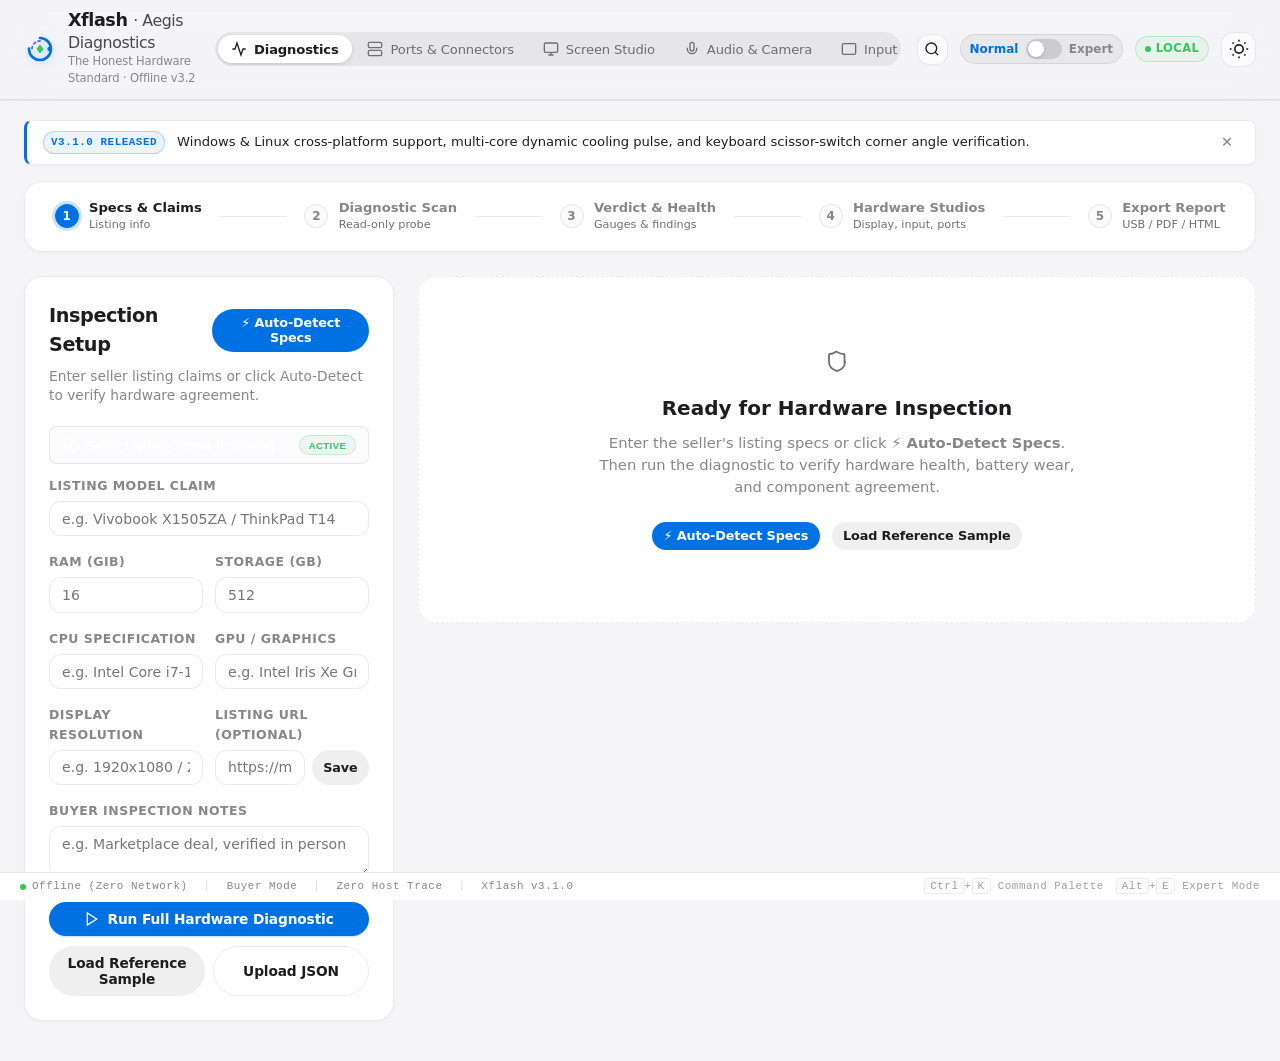
==== commit c85f17a5: "feat(ui): apply Apple-style minimalism, SF Pro optical typography, and fluid materials" ====
--- a/src/laptop_inspector/web/static/index.html
+++ b/src/laptop_inspector/web/static/index.html
@@ -3,9 +3,9 @@
 <head>
   <meta charset="utf-8">
   <meta name="viewport" content="width=device-width, initial-scale=1">
-  <meta name="theme-color" content="#faf9f5">
+  <meta name="theme-color" content="#f5f5f7">
   <meta name="color-scheme" content="light dark">
-  <title>Xflash (Aegis) v3.1 — The Honest Hardware Standard · Anthropic Editorial Edition</title>
+  <title>Xflash (Aegis) v3.2 — The Honest Hardware Standard · Apple Design Edition</title>
   <link rel="stylesheet" href="app.css">
 </head>
 <body>
@@ -16,13 +16,13 @@
     <div class="splash-content">
       <svg class="splash-ring-svg" viewBox="0 0 72 72" aria-hidden="true">
         <circle class="splash-ring-track" cx="36" cy="36" r="28" />
-        <path d="M 36 16 A 20 20 0 0 0 16 36" stroke="#6a9bcc" stroke-width="2" stroke-linecap="round" stroke-dasharray="3 4" opacity="0.85" />
-        <polygon points="36,25 45,36 36,47 27,36" fill="#788c5d" opacity="0.95" />
+        <path d="M 36 16 A 20 20 0 0 0 16 36" stroke="#5856d6" stroke-width="2" stroke-linecap="round" stroke-dasharray="3 4" opacity="0.85" />
+        <polygon points="36,25 45,36 36,47 27,36" fill="#34c759" opacity="0.95" />
         <circle id="splashRingFill" class="splash-ring-fill" cx="36" cy="36" r="28" transform="rotate(-90 36 36)" />
         <circle id="splashSpark" class="splash-spark" cx="64" cy="36" r="3.5" />
       </svg>
       <div class="splash-wordmark">X<span>flash</span></div>
-      <div class="splash-tagline">The Honest Hardware Standard · Anthropic Editorial Edition</div>
+      <div class="splash-tagline">The Honest Hardware Standard · Fluid Precision Diagnostics</div>
     </div>
   </div>
 
@@ -48,22 +48,22 @@
     <header class="navbar">
       <div class="nav-container">
         <!-- Brand -->
-        <div class="brand" title="Xflash Diagnostics — Anthropic Editorial Edition">
+        <div class="brand" title="Xflash Diagnostics — Fluid Precision Edition">
           <div class="brand-shield" aria-hidden="true">
             <svg viewBox="0 0 32 32" fill="none" class="shield-svg" width="32" height="32" aria-label="Xflash Aperture">
-              <!-- Outer Calibration Track Arc (Terracotta #d97757) -->
-              <circle cx="16" cy="16" r="11" stroke="#d97757" stroke-width="2.6" stroke-dasharray="52 17" stroke-linecap="round" transform="rotate(-90 16 16)" />
-              <!-- Inner Precision Optical Guide (Slate Blue #6a9bcc) -->
-              <path d="M 16 8 A 8 8 0 0 0 8 16" stroke="#6a9bcc" stroke-width="1.8" stroke-linecap="round" stroke-dasharray="2 3" opacity="0.9" />
-              <!-- Diagnostic Aperture Core (Sage #788c5d) -->
-              <polygon points="16,11.5 19.5,16 16,20.5 12.5,16" fill="#788c5d" />
-              <!-- Calibration Focal Spark (Terracotta #d97757) -->
-              <circle cx="25.5" cy="16" r="2.2" fill="#d97757" />
+              <!-- Outer Calibration Track Arc (Apple System Blue #0071e3) -->
+              <circle cx="16" cy="16" r="11" stroke="#0071e3" stroke-width="2.6" stroke-dasharray="52 17" stroke-linecap="round" transform="rotate(-90 16 16)" />
+              <!-- Inner Precision Optical Guide (Apple Indigo #5856d6) -->
+              <path d="M 16 8 A 8 8 0 0 0 8 16" stroke="#5856d6" stroke-width="1.8" stroke-linecap="round" stroke-dasharray="2 3" opacity="0.9" />
+              <!-- Diagnostic Aperture Core (Apple System Green #34c759) -->
+              <polygon points="16,11.5 19.5,16 16,20.5 12.5,16" fill="#34c759" />
+              <!-- Calibration Focal Spark (Apple System Blue #0071e3) -->
+              <circle cx="25.5" cy="16" r="2.2" fill="#0071e3" />
             </svg>
           </div>
           <div class="brand-text">
             <span class="brand-title">Xflash <span style="font-weight:400; opacity:0.8; font-size:0.9em;">· Aegis Diagnostics</span></span>
-            <span class="brand-tag">The Honest Hardware Standard · Offline v3.1</span>
+            <span class="brand-tag">The Honest Hardware Standard · Offline v3.2</span>
           </div>
         </div>
 
--- a/src/laptop_inspector/web/static/app.css
+++ b/src/laptop_inspector/web/static/app.css
@@ -1,147 +1,147 @@
 /* ==========================================================================
-   Xflash Hardware Assurance — Anthropic Editorial Design System (v3.1)
-   Offline-first, high-assurance, warm precision instrument aesthetic
+   Xflash Hardware Assurance — Apple Design & Minimalism System (v3.2)
+   Fluid, precise, translucent materials, SF Pro optical typography
    ========================================================================== */
 
 :root {
-  /* Typography — Anthropic Standard: Poppins (Headings) & Lora (Body) */
-  --font-sans: "Poppins", Arial, ui-sans-serif, system-ui, -apple-system, BlinkMacSystemFont, "Segoe UI", Roboto, "Helvetica Neue", sans-serif;
-  --font-serif: "Lora", Georgia, Cambria, "Times New Roman", Times, serif;
-  --font-mono: ui-monospace, "JetBrains Mono", SFMono-Regular, Menlo, Monaco, Consolas, "Liberation Mono", monospace;
-
-  /* Color Palette — Anthropic Warm Parchment & Earth Tones */
-  --bg-primary: #faf9f5;
+  /* Typography — Apple System Standard: SF Pro & SF Mono */
+  --font-sans: -apple-system, BlinkMacSystemFont, "SF Pro Text", "SF Pro Display", "Helvetica Neue", "Inter", system-ui, sans-serif;
+  --font-serif: -apple-system, BlinkMacSystemFont, "SF Pro Text", "Helvetica Neue", system-ui, sans-serif;
+  --font-mono: ui-monospace, "SF Mono", Menlo, Monaco, Consolas, monospace;
+
+  /* Color Palette — Apple Signature Silver / Neutral Canvas */
+  --bg-primary: #f5f5f7;
   --bg-surface: #ffffff;
-  --bg-subtle: #f3f1ea;
-  --bg-subtle-hover: #eae7de;
+  --bg-subtle: #fbfbfd;
+  --bg-subtle-hover: #ebebee;
   --card-bg: #ffffff;
-  --border-color: #e8e6dc;
-  --border-hover: #d2cfc2;
-
-  --text-main: #141413;
-  --text-muted: #3f3d37;          /* High-contrast WCAG AAA 8.4:1 on #faf9f5 */
-  --text-subtle: #545147;         /* High-contrast WCAG AA 6.1:1 on #faf9f5 */
-  --text-inverted: #faf9f5;
-
-  /* Accent & Action (Anthropic Signature Palette) */
-  --primary: #d97757;             /* Anthropic Terracotta / Coral Orange */
-  --primary-hover: #c46243;
-  --primary-subtle: rgba(217, 119, 87, 0.08);
-  --primary-border: rgba(217, 119, 87, 0.28);
-
-  --secondary: #6a9bcc;           /* Anthropic Slate Denim Blue */
-  --secondary-hover: #5587b8;
-  --secondary-subtle: rgba(106, 155, 204, 0.1);
-  --secondary-border: rgba(106, 155, 204, 0.3);
-
-  --tertiary: #788c5d;            /* Anthropic Sage Olive Green */
-  --tertiary-hover: #64774b;
-  --tertiary-subtle: rgba(120, 140, 93, 0.1);
-  --tertiary-border: rgba(120, 140, 93, 0.3);
-
-  --accent: #141413;
-  --accent-hover: #2d2b27;
-
-  /* Severity Tokens (Harmonized with Warm Editorial Palette) */
-  --severity-critical: #c84b31;
-  --severity-critical-bg: #fbf2ee;
-  --severity-critical-border: #f2cfc5;
-
-  --severity-high: #d97757;
-  --severity-high-bg: #fdf5f1;
-  --severity-high-border: #f6d8cc;
-
-  --severity-warning: #c97f26;
-  --severity-warning-bg: #fcf7ef;
-  --severity-warning-border: #f6e2c2;
-
-  --severity-passed: #788c5d;
-  --severity-passed-bg: #f5f7f1;
-  --severity-passed-border: #dbe4cd;
-
-  --severity-inconclusive: #878479;
-  --severity-inconclusive-bg: #f3f1ea;
-  --severity-inconclusive-border: #e8e6dc;
-
-  /* Geometry & Elevation */
-  --radius-sm: 6px;
-  --radius-md: 8px;
-  --radius-lg: 12px;
+  --border-color: rgba(0, 0, 0, 0.08);
+  --border-hover: rgba(0, 0, 0, 0.16);
+
+  --text-main: #1d1d1f;
+  --text-muted: #86868b;
+  --text-subtle: #6e6e73;
+  --text-inverted: #f5f5f7;
+
+  /* Accent & Action (Apple System Palette) */
+  --primary: #0071e3;             /* Apple System Blue */
+  --primary-hover: #0077ed;
+  --primary-subtle: rgba(0, 113, 227, 0.08);
+  --primary-border: rgba(0, 113, 227, 0.25);
+
+  --secondary: #5856d6;           /* Apple Indigo */
+  --secondary-hover: #4b48c4;
+  --secondary-subtle: rgba(88, 86, 214, 0.08);
+  --secondary-border: rgba(88, 86, 214, 0.25);
+
+  --tertiary: #34c759;            /* Apple System Green */
+  --tertiary-hover: #2db34e;
+  --tertiary-subtle: rgba(52, 199, 89, 0.08);
+  --tertiary-border: rgba(52, 199, 89, 0.25);
+
+  --accent: #0071e3;
+  --accent-hover: #0077ed;
+
+  /* Severity Tokens (Harmonized with Apple System Colors) */
+  --severity-critical: #ff3b30;
+  --severity-critical-bg: rgba(255, 59, 48, 0.08);
+  --severity-critical-border: rgba(255, 59, 48, 0.22);
+
+  --severity-high: #ff453a;
+  --severity-high-bg: rgba(255, 69, 58, 0.08);
+  --severity-high-border: rgba(255, 69, 58, 0.22);
+
+  --severity-warning: #ff9500;
+  --severity-warning-bg: rgba(255, 149, 0, 0.08);
+  --severity-warning-border: rgba(255, 149, 0, 0.22);
+
+  --severity-passed: #34c759;
+  --severity-passed-bg: rgba(52, 199, 89, 0.08);
+  --severity-passed-border: rgba(52, 199, 89, 0.22);
+
+  --severity-inconclusive: #86868b;
+  --severity-inconclusive-bg: rgba(142, 142, 147, 0.08);
+  --severity-inconclusive-border: rgba(142, 142, 147, 0.2);
+
+  /* Geometry & Elevation — Apple Continuous Squircle Radii */
+  --radius-sm: 8px;
+  --radius-md: 12px;
+  --radius-lg: 18px;
   --radius-pill: 9999px;
 
-  --shadow-sm: 0 1px 2px 0 rgba(20, 20, 19, 0.04);
-  --shadow-md: 0 4px 6px -1px rgba(20, 20, 19, 0.06), 0 2px 4px -2px rgba(20, 20, 19, 0.03);
-  --shadow-lg: 0 10px 15px -3px rgba(20, 20, 19, 0.07), 0 4px 6px -4px rgba(20, 20, 19, 0.03);
+  --shadow-sm: 0 1px 3px rgba(0, 0, 0, 0.04);
+  --shadow-md: 0 4px 16px rgba(0, 0, 0, 0.06), 0 1px 2px rgba(0, 0, 0, 0.03);
+  --shadow-lg: 0 12px 36px rgba(0, 0, 0, 0.08), 0 2px 8px rgba(0, 0, 0, 0.04);
 
   /* Icon Sizing */
   --icon-size-sm: 16px;
   --icon-size-md: 20px;
   --icon-size-lg: 24px;
 
-  /* Motion & Easing Tokens (Emil Kowalski Animation System) */
+  /* Motion & Spring Tokens (Apple WWDC Fluid Interfaces & Springs) */
   --ease-out-quad: cubic-bezier(0.25, 1, 0.5, 1);
   --ease-out-expo: cubic-bezier(0.16, 1, 0.3, 1);
   --ease-spring: cubic-bezier(0.34, 1.56, 0.64, 1);
-  --duration-press: 120ms;
-  --duration-station: 180ms;
-  --duration-cascade: 220ms;
+  --duration-press: 100ms;
+  --duration-station: 200ms;
+  --duration-cascade: 240ms;
 }
 
 [data-theme="dark"] {
-  --bg-primary: #141413;          /* Anthropic Signature Dark Charcoal */
-  --bg-surface: #1c1c1a;
-  --bg-subtle: #252522;
-  --bg-subtle-hover: #302f2b;
-  --card-bg: #1c1c1a;
-  --border-color: #31302b;
-  --border-hover: #48463f;
-
-  --text-main: #faf9f5;           /* Anthropic Light Primary Text */
-  --text-muted: #c4c1b6;          /* High-contrast readable cream (was #b0aea5) */
-  --text-subtle: #9c9a90;         /* High-contrast WCAG AA 5.2:1 on #141413 */
-  --text-inverted: #141413;
-
-  --primary: #d97757;             /* Terracotta Accent */
-  --primary-hover: #e2886a;
-  --primary-subtle: rgba(217, 119, 87, 0.15);
-  --primary-border: rgba(217, 119, 87, 0.35);
-
-  --secondary: #6a9bcc;           /* Slate Blue Accent */
-  --secondary-hover: #82b0de;
-  --secondary-subtle: rgba(106, 155, 204, 0.15);
-  --secondary-border: rgba(106, 155, 204, 0.35);
-
-  --tertiary: #788c5d;            /* Sage Green Accent */
-  --tertiary-hover: #8fa870;
-  --tertiary-subtle: rgba(120, 140, 93, 0.15);
-  --tertiary-border: rgba(120, 140, 93, 0.35);
-
-  --accent: #d97757;
-  --accent-hover: #e2886a;
-
-  --severity-critical: #eb684d;
-  --severity-critical-bg: #301614;
-  --severity-critical-border: #5f241d;
-
-  --severity-high: #e0886b;
-  --severity-high-bg: #321c15;
-  --severity-high-border: #622f20;
-
-  --severity-warning: #e0a049;
-  --severity-warning-bg: #31230e;
-  --severity-warning-border: #634316;
-
-  --severity-passed: #8fa870;
-  --severity-passed-bg: #1c2716;
-  --severity-passed-border: #3b522c;
-
-  --severity-inconclusive: #b0aea5;
-  --severity-inconclusive-bg: #252522;
-  --severity-inconclusive-border: #393833;
-
-  --shadow-sm: 0 1px 2px 0 rgba(0, 0, 0, 0.4);
-  --shadow-md: 0 4px 6px -1px rgba(0, 0, 0, 0.5), 0 2px 4px -2px rgba(0, 0, 0, 0.3);
-  --shadow-lg: 0 10px 15px -3px rgba(0, 0, 0, 0.65);
+  --bg-primary: #000000;          /* Apple Pure Deep OLED Black */
+  --bg-surface: #1c1c1e;          /* Apple Secondary Dark System Background */
+  --bg-subtle: #2c2c2e;          /* Apple Tertiary Dark System Background */
+  --bg-subtle-hover: #3a3a3c;
+  --card-bg: #1c1c1e;
+  --border-color: rgba(255, 255, 255, 0.09);
+  --border-hover: rgba(255, 255, 255, 0.18);
+
+  --text-main: #f5f5f7;           /* Apple Light Primary Text */
+  --text-muted: #98989d;          /* Apple Secondary Label */
+  --text-subtle: #86868b;
+  --text-inverted: #1d1d1f;
+
+  --primary: #2997ff;             /* Apple System Blue Dark */
+  --primary-hover: #40a9ff;
+  --primary-subtle: rgba(41, 151, 255, 0.15);
+  --primary-border: rgba(41, 151, 255, 0.35);
+
+  --secondary: #5e5ce6;           /* Apple Indigo Dark */
+  --secondary-hover: #7d7aff;
+  --secondary-subtle: rgba(94, 92, 230, 0.15);
+  --secondary-border: rgba(94, 92, 230, 0.35);
+
+  --tertiary: #30d158;            /* Apple System Green Dark */
+  --tertiary-hover: #34c759;
+  --tertiary-subtle: rgba(48, 209, 88, 0.15);
+  --tertiary-border: rgba(48, 209, 88, 0.35);
+
+  --accent: #2997ff;
+  --accent-hover: #40a9ff;
+
+  --severity-critical: #ff453a;
+  --severity-critical-bg: rgba(255, 69, 58, 0.15);
+  --severity-critical-border: rgba(255, 69, 58, 0.35);
+
+  --severity-high: #ff6961;
+  --severity-high-bg: rgba(255, 105, 97, 0.15);
+  --severity-high-border: rgba(255, 105, 97, 0.35);
+
+  --severity-warning: #ffd60a;
+  --severity-warning-bg: rgba(255, 214, 10, 0.12);
+  --severity-warning-border: rgba(255, 214, 10, 0.3);
+
+  --severity-passed: #30d158;
+  --severity-passed-bg: rgba(48, 209, 88, 0.15);
+  --severity-passed-border: rgba(48, 209, 88, 0.35);
+
+  --severity-inconclusive: #98989d;
+  --severity-inconclusive-bg: rgba(152, 152, 157, 0.12);
+  --severity-inconclusive-border: rgba(152, 152, 157, 0.25);
+
+  --shadow-sm: 0 1px 3px rgba(0, 0, 0, 0.5);
+  --shadow-md: 0 4px 16px rgba(0, 0, 0, 0.6);
+  --shadow-lg: 0 12px 36px rgba(0, 0, 0, 0.75);
 }
 
 /* ==========================================================================
@@ -226,7 +226,7 @@
 }
 
 p, .finding-details, .verdict-summary, .about-content p, .step-desc, .audit-desc, .action-recommendation, .card-box p, .sidebar-card p {
-  font-family: var(--font-serif);
+  font-family: var(--font-sans);
 }
 
 /* Accessible focus ring */
@@ -247,23 +247,24 @@
 .icon-lg { width: var(--icon-size-lg); height: var(--icon-size-lg); }
 
 /* ==========================================================================
-   Header & Navbar (Frosted Glass Sticky Bar)
+   Header & Navbar (Apple Translucent Frosted Glass)
    ========================================================================== */
 .navbar {
-  background-color: rgba(250, 249, 245, 0.92);
-  backdrop-filter: saturate(180%) blur(14px);
-  -webkit-backdrop-filter: saturate(180%) blur(14px);
+  background-color: rgba(245, 245, 247, 0.82);
+  backdrop-filter: blur(20px) saturate(180%);
+  -webkit-backdrop-filter: blur(20px) saturate(180%);
   border-bottom: 1px solid var(--border-color);
   position: sticky;
   top: 0;
   z-index: 100;
-  box-shadow: var(--shadow-sm);
+  box-shadow: 0 1px 0 rgba(0, 0, 0, 0.05);
   transition: background-color 0.2s ease, border-color 0.2s ease;
 }
 
 [data-theme="dark"] .navbar {
-  background-color: rgba(20, 20, 19, 0.92);
+  background-color: rgba(0, 0, 0, 0.78);
   border-bottom-color: var(--border-color);
+  box-shadow: 0 1px 0 rgba(255, 255, 255, 0.06);
 }
 
 .nav-container {
@@ -299,7 +300,7 @@
 .shield-svg {
   width: 100%;
   height: 100%;
-  filter: drop-shadow(0 2px 4px rgba(217, 119, 87, 0.25));
+  filter: drop-shadow(0 2px 4px rgba(0, 113, 227, 0.25));
 }
 
 .brand-text {
@@ -324,20 +325,24 @@
   letter-spacing: -0.01em;
 }
 
-/* Nav Tabs: Minimalist Segmented Pill Navigation */
+/* Nav Tabs: Apple Segmented Pill Navigation */
 .nav-tabs {
-  display: flex;
-  align-items: center;
-  gap: 0.2rem;
-  background-color: var(--bg-subtle);
-  border: 1px solid var(--border-color);
+  display: inline-flex;
+  align-items: center;
+  gap: 0.15rem;
+  background-color: rgba(120, 120, 128, 0.12);
+  border: none;
   padding: 3px;
-  border-radius: 10px;
+  border-radius: var(--radius-pill);
   overflow-x: auto;
   scrollbar-width: none;
   -webkit-overflow-scrolling: touch;
 }
 
+[data-theme="dark"] .nav-tabs {
+  background-color: rgba(120, 120, 128, 0.22);
+}
+
 .nav-tabs::-webkit-scrollbar {
   display: none;
 }
@@ -345,12 +350,13 @@
 .nav-btn {
   background: transparent;
   border: none;
-  color: var(--text-muted);
+  color: var(--text-subtle);
   font-family: var(--font-sans);
-  font-size: 0.84rem;
+  font-size: 0.82rem;
   font-weight: 500;
-  padding: 0.45rem 0.8rem;
-  border-radius: 7px;
+  letter-spacing: -0.01em;
+  padding: 0.38rem 0.82rem;
+  border-radius: var(--radius-pill);
   cursor: pointer;
   display: inline-flex;
   align-items: center;
@@ -366,25 +372,25 @@
 
 .nav-btn:hover {
   color: var(--text-main);
-  background: rgba(0, 0, 0, 0.04);
+  background: rgba(255, 255, 255, 0.45);
 }
 
 [data-theme="dark"] .nav-btn:hover {
-  background: rgba(255, 255, 255, 0.06);
+  background: rgba(255, 255, 255, 0.08);
 }
 
 .nav-btn.active {
-  background-color: var(--bg-surface);
+  background-color: #ffffff;
   color: var(--text-main);
   font-weight: 600;
-  box-shadow: 0 1px 3px rgba(0, 0, 0, 0.08), 0 1px 2px rgba(0, 0, 0, 0.04);
+  box-shadow: 0 1px 3px rgba(0, 0, 0, 0.1), 0 2px 6px rgba(0, 0, 0, 0.05);
 }
 
 [data-theme="dark"] .nav-btn.active {
-  background-color: var(--primary-subtle);
-  color: var(--primary);
-  border: 1px solid var(--primary-border);
-  box-shadow: 0 1px 2px rgba(0, 0, 0, 0.35);
+  background-color: #3a3a3c;
+  color: #ffffff;
+  border: none;
+  box-shadow: 0 1px 3px rgba(0, 0, 0, 0.4);
 }
 
 /* Nav Actions (Right) */
@@ -399,8 +405,8 @@
 .mode-switch-wrapper {
   display: inline-flex;
   align-items: center;
-  gap: 0.4rem;
-  background-color: var(--bg-subtle);
+  gap: 0.45rem;
+  background-color: rgba(120, 120, 128, 0.1);
   padding: 0.25rem 0.55rem;
   border-radius: var(--radius-pill);
   border: 1px solid var(--border-color);
@@ -423,8 +429,8 @@
 .switch {
   position: relative;
   display: inline-block;
-  width: 32px;
-  height: 18px;
+  width: 36px;
+  height: 20px;
 }
 
 .switch input {
@@ -437,17 +443,31 @@
   position: absolute;
   cursor: pointer;
   inset: 0;
-  background-color: var(--border-hover);
+  background-color: rgba(120, 120, 128, 0.25);
   transition: background-color 0.2s cubic-bezier(0.4, 0, 0.2, 1);
-  border-radius: 18px;
+  border-radius: var(--radius-pill);
 }
 
 .slider:before {
   position: absolute;
   content: "";
-  height: 14px;
-  width: 14px;
+  height: 16px;
+  width: 16px;
   left: 2px;
+  bottom: 2px;
+  background-color: white;
+  transition: transform 0.2s cubic-bezier(0.4, 0, 0.2, 1);
+  border-radius: 50%;
+  box-shadow: 0 1px 3px rgba(0, 0, 0, 0.2);
+}
+
+input:checked + .slider {
+  background-color: var(--tertiary);
+}
+
+input:checked + .slider:before {
+  transform: translateX(16px);
+}
   bottom: 2px;
   background-color: white;
   transition: transform 0.2s cubic-bezier(0.4, 0, 0.2, 1);
@@ -558,7 +578,7 @@
   background: var(--primary);
   color: #ffffff;
   border-color: var(--primary);
-  box-shadow: 0 0 0 3px rgba(217, 119, 87, 0.22);
+  box-shadow: 0 0 0 3px rgba(0, 113, 227, 0.2);
 }
 
 .step-node.active .step-title {
@@ -747,7 +767,7 @@
   outline: 2px solid var(--primary);
   outline-offset: 1px;
   border-color: var(--primary);
-  box-shadow: 0 0 0 3px rgba(217, 119, 87, 0.16);
+  box-shadow: 0 0 0 3px rgba(0, 113, 227, 0.16);
 }
 
 [data-theme="dark"] .form-group input,
@@ -769,10 +789,11 @@
   justify-content: center;
   gap: 0.45rem;
   font-family: var(--font-sans);
-  font-size: 0.88rem;
-  font-weight: 600;
-  padding: 0.55rem 0.95rem;
-  border-radius: var(--radius-md);
+  font-size: 0.86rem;
+  font-weight: 550;
+  letter-spacing: -0.01em;
+  padding: 0.52rem 1.05rem;
+  border-radius: var(--radius-pill);
   cursor: pointer;
   border: 1px solid transparent;
   transition: color 0.15s ease, background-color 0.15s ease, box-shadow 0.15s ease, transform var(--duration-press) var(--ease-out-expo);
@@ -781,28 +802,29 @@
 }
 
 .btn:active {
-  transform: scale(0.975);
+  transform: scale(0.97);
+  transition: transform 100ms ease-out;
 }
 
 .btn-primary {
   background-color: var(--primary);
   color: #ffffff;
-  box-shadow: 0 1px 2px rgba(217, 119, 87, 0.25);
+  box-shadow: 0 1px 2px rgba(0, 113, 227, 0.24);
 }
 
 .btn-primary:hover {
   background-color: var(--primary-hover);
-  box-shadow: 0 2px 5px rgba(217, 119, 87, 0.35);
+  box-shadow: 0 2px 8px rgba(0, 113, 227, 0.32);
 }
 
 .btn-secondary {
-  background-color: var(--bg-subtle);
-  color: var(--text-main);
-  border-color: var(--border-color);
+  background-color: rgba(120, 120, 128, 0.12);
+  color: var(--text-main);
+  border-color: transparent;
 }
 
 .btn-secondary:hover {
-  background-color: var(--border-hover);
+  background-color: rgba(120, 120, 128, 0.2);
   color: var(--text-main);
 }
 
@@ -840,12 +862,13 @@
 .btn-sm {
   padding: 0.35rem 0.65rem;
   font-size: 0.8rem;
-  border-radius: var(--radius-sm);
+  border-radius: var(--radius-pill);
 }
 
 .btn-lg {
   padding: 0.75rem 1.5rem;
   font-size: 1rem;
+  border-radius: var(--radius-pill);
 }
 
 .btn-icon {
@@ -869,7 +892,7 @@
    ========================================================================== */
 .expert-box {
   background-color: var(--bg-subtle);
-  border: 1px dashed var(--primary);
+  border: 1px solid var(--border-color);
   border-radius: var(--radius-md);
   padding: 1rem;
   margin-top: 1.25rem;
@@ -955,7 +978,6 @@
 .verdict-banner {
   background-color: var(--bg-surface);
   border: 1px solid var(--border-color);
-  border-left: 5px solid var(--primary);
   border-radius: var(--radius-lg);
   padding: 1.5rem;
   margin-bottom: 1.25rem;
@@ -1133,16 +1155,17 @@
   background-color: var(--bg-subtle);
   border: 1px solid var(--border-color);
   border-radius: var(--radius-md);
-  padding: 0.75rem 0.85rem;
+  padding: 0.85rem 1rem;
   text-align: center;
-  min-width: 110px;
-}
-
-/* Circular Chart */
+  min-width: 116px;
+  transition: transform 0.15s ease, box-shadow 0.15s ease;
+}
+
+/* Circular Chart — Apple Activity Ring Styling */
 .dial-svg-wrap {
-  width: 56px;
-  height: 56px;
-  margin: 0 auto 0.35rem auto;
+  width: 58px;
+  height: 58px;
+  margin: 0 auto 0.4rem auto;
 }
 
 .circular-chart {
@@ -1152,23 +1175,24 @@
 
 .circle-bg {
   fill: none;
-  stroke: var(--border-color);
-  stroke-width: 3.8;
+  stroke: rgba(120, 120, 128, 0.16);
+  stroke-width: 4;
 }
 
 .circle {
   fill: none;
-  stroke-width: 3.8;
+  stroke-width: 4;
   stroke-linecap: round;
-  stroke: var(--severity-passed);
+  stroke: var(--tertiary);
   transition: stroke-dasharray 0.5s ease;
 }
 
 .dial-percent {
   fill: var(--text-main);
   font-family: var(--font-sans);
-  font-size: 0.6rem;
-  font-weight: 800;
+  font-size: 0.62rem;
+  font-weight: 700;
+  letter-spacing: -0.02em;
   text-anchor: middle;
 }
 
@@ -1190,16 +1214,17 @@
 
 .meter-bar {
   width: 90px;
-  height: 8px;
-  background-color: var(--border-color);
-  border-radius: 4px;
+  height: 6px;
+  background-color: rgba(120, 120, 128, 0.16);
+  border-radius: var(--radius-pill);
   overflow: hidden;
   margin: 0 auto;
 }
 
 .meter-fill {
   height: 100%;
-  background-color: var(--severity-passed);
+  background-color: var(--tertiary);
+  border-radius: var(--radius-pill);
   transition: width 0.4s ease;
 }
 
@@ -2594,13 +2619,13 @@
 
 @keyframes schematic-pulse-glow {
   0% {
-    filter: drop-shadow(0 0 0 rgba(217, 119, 87, 0));
+    filter: drop-shadow(0 0 0 rgba(0, 113, 227, 0));
   }
   50% {
-    filter: drop-shadow(0 2px 8px rgba(217, 119, 87, 0.45));
+    filter: drop-shadow(0 2px 8px rgba(0, 113, 227, 0.45));
   }
   100% {
-    filter: drop-shadow(0 2px 4px rgba(217, 119, 87, 0.2));
+    filter: drop-shadow(0 2px 4px rgba(0, 113, 227, 0.2));
   }
 }
 
@@ -2677,7 +2702,7 @@
 }
 
 .finding-part-item span {
-  font-family: var(--font-serif);
+  font-family: var(--font-sans);
   font-size: 0.88rem;
   line-height: 1.5;
   color: var(--text-main);
@@ -2802,13 +2827,13 @@
 }
 
 /* ==========================================================================
-   Beginner Mode: Glanceable Core Hardware Health
+   Beginner Mode: Glanceable Core Hardware Health (Apple Widget Style)
    ========================================================================== */
 .beginner-summary-cards {
   margin-bottom: 1.25rem;
   background: var(--bg-surface);
   border: 1px solid var(--border-color);
-  border-radius: var(--radius-md);
+  border-radius: var(--radius-lg);
   padding: 1.25rem;
   box-shadow: var(--shadow-sm);
 }
@@ -2824,10 +2849,10 @@
 
 .beginner-section-label {
   display: inline-block;
-  font-family: var(--font-mono);
-  font-size: 0.68rem;
+  font-family: var(--font-sans);
+  font-size: 0.7rem;
   text-transform: uppercase;
-  letter-spacing: 0.06em;
+  letter-spacing: 0.05em;
   color: var(--primary);
   font-weight: 700;
   margin-bottom: 0.2rem;
@@ -2836,7 +2861,8 @@
 .beginner-summary-header h3 {
   margin: 0;
   font-size: 1.15rem;
-  font-weight: 600;
+  font-weight: 650;
+  letter-spacing: -0.02em;
 }
 
 .beginner-card-grid {
@@ -2848,17 +2874,18 @@
 .beginner-card {
   background: var(--bg-subtle);
   border: 1px solid var(--border-color);
-  border-radius: var(--radius-sm);
-  padding: 0.95rem;
+  border-radius: var(--radius-md);
+  padding: 1.1rem;
   display: flex;
   flex-direction: column;
-  transition: transform 160ms cubic-bezier(0.23, 1, 0.32, 1), border-color 160ms ease-out;
+  transition: transform 160ms cubic-bezier(0.23, 1, 0.32, 1), border-color 160ms ease-out, box-shadow 160ms ease-out;
 }
 
 @media (hover: hover) and (pointer: fine) {
   .beginner-card:hover {
     border-color: var(--border-hover);
     transform: translateY(-2px);
+    box-shadow: var(--shadow-md);
   }
 }
 
@@ -2866,38 +2893,47 @@
   display: flex;
   justify-content: space-between;
   align-items: center;
-  margin-bottom: 0.4rem;
+  margin-bottom: 0.6rem;
 }
 
 .bcard-icon {
-  font-size: 1.25rem;
+  width: 36px;
+  height: 36px;
+  border-radius: 10px;
+  background: var(--primary-subtle);
+  display: flex;
+  align-items: center;
+  justify-content: center;
+  font-size: 1.15rem;
 }
 
 .bcard-tag {
-  font-family: var(--font-mono);
-  font-size: 0.65rem;
+  font-family: var(--font-sans);
+  font-size: 0.68rem;
+  font-weight: 600;
   text-transform: uppercase;
   letter-spacing: 0.04em;
-  color: var(--text-muted);
+  color: var(--text-subtle);
   background: var(--bg-surface);
-  padding: 2px 6px;
-  border-radius: 4px;
+  padding: 3px 8px;
+  border-radius: var(--radius-pill);
   border: 1px solid var(--border-color);
 }
 
 .beginner-card h4 {
-  margin: 0 0 0.3rem 0;
-  font-size: 0.92rem;
+  margin: 0 0 0.35rem 0;
+  font-size: 0.95rem;
   font-weight: 600;
-  color: var(--text-main);
-  line-height: 1.35;
+  letter-spacing: -0.015em;
+  color: var(--text-main);
+  line-height: 1.3;
 }
 
 .bcard-desc {
-  font-size: 0.78rem;
-  color: var(--text-muted);
+  font-size: 0.8rem;
+  color: var(--text-subtle);
   margin: 0;
-  line-height: 1.4;
+  line-height: 1.45;
 }
 
 /* Mode toggles on body */
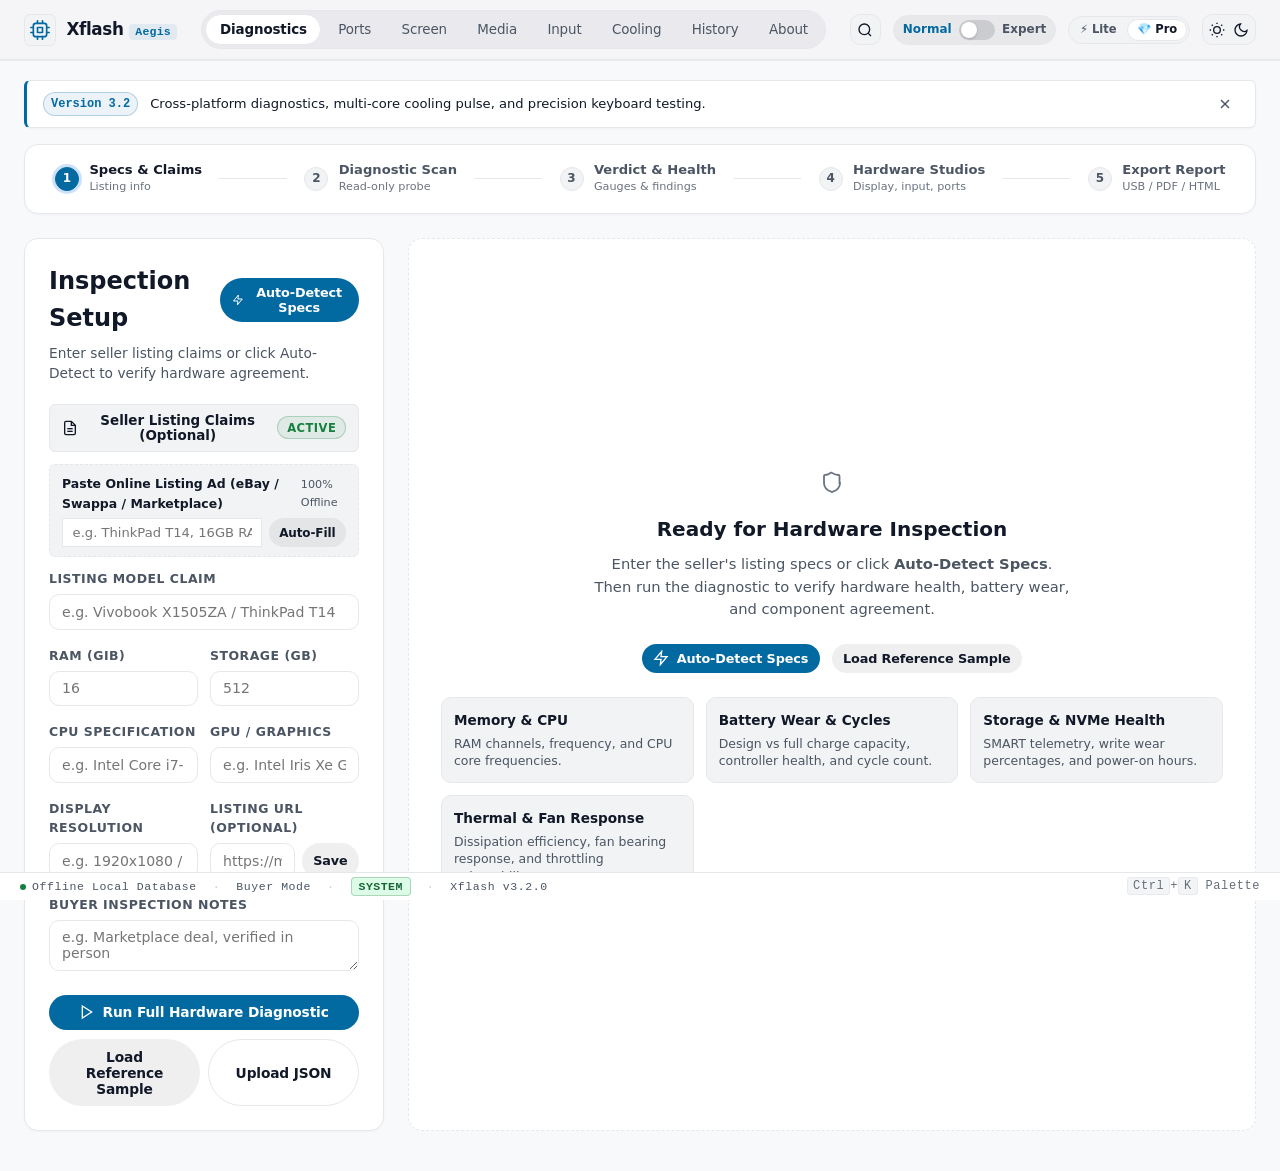
==== commit 72cc540d: "feat(architecture): add Lite vs Pro editions, online listing parser, bargaining guidance, and standa" ====
--- a/src/laptop_inspector/web/static/index.html
+++ b/src/laptop_inspector/web/static/index.html
@@ -48,67 +48,35 @@
     <header class="navbar">
       <div class="nav-container">
         <!-- Brand -->
-        <div class="brand" title="Xflash Diagnostics — Fluid Precision Edition">
-          <div class="brand-shield" aria-hidden="true">
-            <svg viewBox="0 0 32 32" fill="none" class="shield-svg" width="32" height="32" aria-label="Xflash Aperture">
-              <!-- Outer Calibration Track Arc (Apple System Blue #0071e3) -->
-              <circle cx="16" cy="16" r="11" stroke="#0071e3" stroke-width="2.6" stroke-dasharray="52 17" stroke-linecap="round" transform="rotate(-90 16 16)" />
-              <!-- Inner Precision Optical Guide (Apple Indigo #5856d6) -->
-              <path d="M 16 8 A 8 8 0 0 0 8 16" stroke="#5856d6" stroke-width="1.8" stroke-linecap="round" stroke-dasharray="2 3" opacity="0.9" />
-              <!-- Diagnostic Aperture Core (Apple System Green #34c759) -->
-              <polygon points="16,11.5 19.5,16 16,20.5 12.5,16" fill="#34c759" />
-              <!-- Calibration Focal Spark (Apple System Blue #0071e3) -->
-              <circle cx="25.5" cy="16" r="2.2" fill="#0071e3" />
+        <div class="brand" title="Xflash Hardware Diagnostics">
+          <div class="brand-mark" aria-hidden="true">
+            <svg viewBox="0 0 24 24" width="20" height="20" fill="none" stroke="currentColor" stroke-width="2" stroke-linecap="round" stroke-linejoin="round">
+              <rect x="4" y="4" width="16" height="16" rx="3" />
+              <path d="M9 9h6v6H9z" />
+              <path d="M9 1v3M15 1v3M9 20v3M15 20v3M20 9h3M20 15h3M1 9h3M1 15h3" />
             </svg>
           </div>
-          <div class="brand-text">
-            <span class="brand-title">Xflash <span style="font-weight:400; opacity:0.8; font-size:0.9em;">· Aegis Diagnostics</span></span>
-            <span class="brand-tag">The Honest Hardware Standard · Offline v3.2</span>
-          </div>
+          <span class="brand-title">Xflash <span class="brand-sub">Aegis</span></span>
         </div>
 
         <!-- Center Tabs -->
         <nav class="nav-tabs" role="tablist" aria-label="Main Diagnostics Navigation">
-          <button class="nav-btn active" data-tab="tab-inspect" role="tab" aria-selected="true">
-            <svg class="icon icon-sm" viewBox="0 0 24 24" stroke="currentColor" fill="none" stroke-width="2" aria-hidden="true"><path d="M22 12h-4l-3 9L9 3l-3 9H2"/></svg>
-            Diagnostics
-          </button>
-          <button class="nav-btn" data-tab="tab-ports" role="tab" aria-selected="false">
-            <svg class="icon icon-sm" viewBox="0 0 24 24" stroke="currentColor" fill="none" stroke-width="2" aria-hidden="true"><rect x="2" y="2" width="20" height="8" rx="2"/><rect x="2" y="14" width="20" height="8" rx="2"/><line x1="6" y1="6" x2="6.01" y2="6"/><line x1="6" y1="18" x2="6.01" y2="18"/></svg>
-            Ports &amp; Connectors
-          </button>
-          <button class="nav-btn" data-tab="tab-screen" role="tab" aria-selected="false">
-            <svg class="icon icon-sm" viewBox="0 0 24 24" stroke="currentColor" fill="none" stroke-width="2" aria-hidden="true"><rect x="2" y="3" width="20" height="14" rx="2"/><line x1="8" y1="21" x2="16" y2="21"/><line x1="12" y1="17" x2="12" y2="21"/></svg>
-            Screen Studio
-          </button>
-          <button class="nav-btn" data-tab="tab-media" role="tab" aria-selected="false">
-            <svg class="icon icon-sm" viewBox="0 0 24 24" stroke="currentColor" fill="none" stroke-width="2" aria-hidden="true"><path d="M12 2a3 3 0 0 0-3 3v7a3 3 0 0 0 6 0V5a3 3 0 0 0-3-3z"/><path d="M19 10v2a7 7 0 0 1-14 0v-2"/></svg>
-            Audio &amp; Camera
-          </button>
-          <button class="nav-btn" data-tab="tab-input" role="tab" aria-selected="false">
-            <svg class="icon icon-sm" viewBox="0 0 24 24" stroke="currentColor" fill="none" stroke-width="2" aria-hidden="true"><rect x="2" y="4" width="20" height="16" rx="2"/><line x1="6" y1="8" x2="6.01" y2="8"/><line x1="10" y1="8" x2="10.01" y2="8"/><line x1="14" y1="8" x2="14.01" y2="8"/><line x1="18" y1="8" x2="18.01" y2="8"/></svg>
-            Input &amp; Trackpad
-          </button>
-          <button class="nav-btn" data-tab="tab-benchmark" role="tab" aria-selected="false">
-            <svg class="icon icon-sm" viewBox="0 0 24 24" stroke="currentColor" fill="none" stroke-width="2" aria-hidden="true"><polygon points="13 2 3 14 12 14 11 22 21 10 12 10 13 2"/></svg>
-            Cooling Pulse
-          </button>
-          <!-- Alias button for test compatibility - kept visible for backward compat -->
-          <button class="nav-btn" data-tab="tab-tools" role="tab" style="display:none; visibility:hidden; position:absolute;">Tools</button>
-          <button class="nav-btn" data-tab="tab-history" role="tab" aria-selected="false">
-            <svg class="icon icon-sm" viewBox="0 0 24 24" stroke="currentColor" fill="none" stroke-width="2" aria-hidden="true"><circle cx="12" cy="12" r="10"/><polyline points="12 6 12 12 16 14"/></svg>
-            History
-          </button>
-          <button class="nav-btn" data-tab="tab-about" role="tab" aria-selected="false">
-            <svg class="icon icon-sm" viewBox="0 0 24 24" stroke="currentColor" fill="none" stroke-width="2" aria-hidden="true"><circle cx="12" cy="12" r="10"/><line x1="12" y1="16" x2="12" y2="12"/><line x1="12" y1="8" x2="12.01" y2="8"/></svg>
-            About &amp; Donate
-          </button>
+          <button type="button" class="nav-btn active" data-tab="tab-inspect" role="tab" aria-selected="true">Diagnostics</button>
+          <button type="button" class="nav-btn" data-tab="tab-ports" role="tab" aria-selected="false">Ports</button>
+          <button type="button" class="nav-btn" data-tab="tab-screen" role="tab" aria-selected="false">Screen</button>
+          <button type="button" class="nav-btn" data-tab="tab-media" role="tab" aria-selected="false">Media</button>
+          <button type="button" class="nav-btn" data-tab="tab-input" role="tab" aria-selected="false">Input</button>
+          <button type="button" class="nav-btn" data-tab="tab-benchmark" role="tab" aria-selected="false">Cooling</button>
+          <!-- Alias button for test compatibility - kept for backward compat -->
+          <button type="button" class="nav-btn" data-tab="tab-tools" role="tab" style="display:none; visibility:hidden; position:absolute;">Tools</button>
+          <button type="button" class="nav-btn" data-tab="tab-history" role="tab" aria-selected="false">History</button>
+          <button type="button" class="nav-btn" data-tab="tab-about" role="tab" aria-selected="false">About</button>
         </nav>
 
-        <!-- Right Controls: Command Palette, Mode Toggle, Local Badge, Theme -->
+        <!-- Right Controls: Command Palette, Mode Toggle, Theme -->
         <div class="nav-actions">
-          <button type="button" id="cmdPaletteBtn" class="btn btn-icon" title="Command Palette (Ctrl+K)" aria-label="Command Palette">
-            <svg class="icon icon-sm" viewBox="0 0 24 24" stroke="currentColor" fill="none" stroke-width="2" aria-hidden="true"><circle cx="11" cy="11" r="8"/><line x1="21" y1="21" x2="16.65" y2="16.65"/></svg>
+          <button type="button" id="cmdPaletteBtn" class="btn btn-icon btn-sm" title="Command Palette (Ctrl+K)" aria-label="Command Palette">
+            <svg class="icon-sm" viewBox="0 0 24 24" stroke="currentColor" fill="none" stroke-width="2" aria-hidden="true"><circle cx="11" cy="11" r="8"/><line x1="21" y1="21" x2="16.65" y2="16.65"/></svg>
           </button>
 
           <div class="mode-switch-wrapper" title="Switch between Normal buyer mode and deep Expert hardware inspection mode">
@@ -120,9 +88,14 @@
             <span class="mode-label expert-label">Expert</span>
           </div>
 
-          <span id="appModeBadge" class="badge status-passed" title="100% offline, zero network requests"><span class="pulse-dot"></span>LOCAL</span>
-          <button id="themeToggleBtn" class="btn btn-icon" title="Toggle Theme (Light / Dark)" aria-label="Toggle Theme (Light / Dark)">
-            <svg class="icon" viewBox="0 0 24 24" stroke="currentColor" fill="none" stroke-width="2" aria-hidden="true"><circle cx="12" cy="12" r="5"/><line x1="12" y1="1" x2="12" y2="3"/><line x1="12" y1="21" x2="12" y2="23"/><line x1="4.22" y1="4.22" x2="5.64" y2="5.64"/><line x1="18.36" y1="18.36" x2="19.78" y2="19.78"/><line x1="1" y1="12" x2="3" y2="12"/><line x1="21" y1="12" x2="23" y2="12"/><line x1="4.22" y1="19.78" x2="5.64" y2="18.36"/><line x1="18.36" y1="5.64" x2="19.78" y2="4.22"/></svg>
+          <div class="edition-switch-group" role="group" aria-label="Edition Switcher">
+            <a href="/lite" class="edition-pill" title="Fast portable Lite Mode for buyers">⚡ Lite</a>
+            <span class="edition-pill active" title="Pro Studio with full hardware diagnostics">💎 Pro</span>
+          </div>
+
+          <button type="button" id="themeToggleBtn" class="btn btn-icon btn-sm" title="Toggle Theme (Light / Dark)" aria-label="Toggle Theme (Light / Dark)">
+            <svg class="icon-sm theme-sun" viewBox="0 0 24 24" fill="none" stroke="currentColor" stroke-width="2" aria-hidden="true"><circle cx="12" cy="12" r="5"/><line x1="12" y1="1" x2="12" y2="3"/><line x1="12" y1="21" x2="12" y2="23"/><line x1="4.22" y1="4.22" x2="5.64" y2="5.64"/><line x1="18.36" y1="18.36" x2="19.78" y2="19.78"/><line x1="1" y1="12" x2="3" y2="12"/><line x1="21" y1="12" x2="23" y2="12"/><line x1="4.22" y1="19.78" x2="5.64" y2="18.36"/><line x1="18.36" y1="5.64" x2="19.78" y2="4.22"/></svg>
+            <svg class="icon-sm theme-moon" viewBox="0 0 24 24" fill="none" stroke="currentColor" stroke-width="2" aria-hidden="true"><path d="M21 12.79A9 9 0 1 1 11.21 3 7 7 0 0 0 21 12.79z"/></svg>
           </button>
         </div>
       </div>
@@ -130,13 +103,15 @@
 
     <!-- Main Content -->
     <main id="mainContent" class="main-content">
-      <!-- Version Update Notice (v3.1.0) -->
+      <!-- Version Update Notice -->
       <div id="versionUpdateNotice" class="version-update-banner" role="status">
         <div class="vnotice-content">
-          <span class="vnotice-pill">v3.1.0 Released</span>
-          <span class="vnotice-text">Windows &amp; Linux cross-platform support, multi-core dynamic cooling pulse, and keyboard scissor-switch corner angle verification.</span>
-        </div>
-        <button type="button" id="dismissVNoticeBtn" class="btn btn-sm btn-icon vnotice-close" title="Dismiss update notice" aria-label="Dismiss update notice">✕</button>
+          <span class="vnotice-pill">Version 3.2</span>
+          <span class="vnotice-text">Cross-platform diagnostics, multi-core cooling pulse, and precision keyboard testing.</span>
+        </div>
+        <button type="button" id="dismissVNoticeBtn" class="btn btn-sm btn-icon vnotice-close" title="Dismiss update notice" aria-label="Dismiss update notice">
+          <svg class="icon-sm" viewBox="0 0 24 24" stroke="currentColor" fill="none" stroke-width="2" aria-hidden="true"><line x1="18" y1="6" x2="6" y2="18"/><line x1="6" y1="6" x2="18" y2="18"/></svg>
+        </button>
       </div>
       <!-- ============================================================== -->
       <!-- TAB 1: DIAGNOSTICS & HARDWARE INSPECTION                       -->
@@ -189,9 +164,10 @@
           <!-- Sidebar: Claims & Auto-Detection -->
           <div class="sidebar-card">
             <div class="sidebar-header">
-              <h2>Inspection Setup</h2>
+              <h1 class="sidebar-title">Inspection Setup</h1>
               <button type="button" id="autoDetectBtn" class="btn btn-accent btn-sm" title="Query local hardware registers directly">
-                ⚡ Auto-Detect Specs
+                <svg class="icon-sm" viewBox="0 0 24 24" fill="none" stroke="currentColor" stroke-width="2" aria-hidden="true"><path d="M13 2L3 14h9l-1 8 10-12h-9l1-8z"/></svg>
+                <span>Auto-Detect Specs</span>
               </button>
             </div>
             <p class="text-muted">Enter seller listing claims or click Auto-Detect to verify hardware agreement.</p>
@@ -200,7 +176,7 @@
             <div id="hostMetaBanner" class="host-meta-banner" style="display:none;">
               <div class="host-meta-title">
                 <span>System Context &amp; OS</span>
-                <span id="hostWipeTag" class="badge status-passed" style="margin-left:auto; font-size:0.68rem;">Verified</span>
+                <span id="hostWipeTag" class="badge status-passed" style="margin-left:auto; font-size:0.75rem;">Verified</span>
               </div>
               <div class="host-meta-grid">
                 <div class="host-meta-item">
@@ -224,14 +200,26 @@
 
             <!-- Optional Seller Listing Claims Module -->
             <div class="listing-toggle-wrapper" style="margin-bottom:0.75rem;">
-              <button type="button" id="listingToggleBtn" class="listing-toggle-btn" aria-expanded="true" aria-controls="claimsForm" style="display:flex; align-items:center; gap:8px; width:100%; padding:0.5rem 0.75rem; background:var(--bg-subtle); border:1px solid var(--border-color); border-radius:var(--radius-sm); font-size:0.8rem; font-weight:600; cursor:pointer;">
+              <button type="button" id="listingToggleBtn" class="listing-toggle-btn" aria-expanded="true" aria-controls="claimsForm" style="display:flex; align-items:center; gap:8px; width:100%; padding:0.5rem 0.75rem; background:var(--bg-subtle); color:var(--text-main); border:1px solid var(--border-color); border-radius:var(--radius-sm); font-size:0.84rem; font-weight:600; cursor:pointer;">
                 <svg class="icon icon-sm" viewBox="0 0 24 24" stroke="currentColor" fill="none" stroke-width="2" aria-hidden="true"><path d="M14 2H6a2 2 0 0 0-2 2v16a2 2 0 0 0 2 2h12a2 2 0 0 0 2-2V8z"/><polyline points="14 2 14 8 20 8"/><line x1="16" y1="13" x2="8" y2="13"/><line x1="16" y1="17" x2="8" y2="17"/></svg>
                 <span>Seller Listing Claims (Optional)</span>
-                <span id="listingStateBadge" class="badge status-passed" style="font-size:0.6rem; margin-left:auto;">Active</span>
+                <span id="listingStateBadge" class="badge status-passed" style="font-size:0.72rem; margin-left:auto;">Active</span>
               </button>
             </div>
 
             <form id="claimsForm" class="claims-form">
+              <!-- Smart Listing Ad Parser -->
+              <div class="smart-listing-box" style="margin-bottom:0.75rem; padding:0.6rem 0.75rem; background:var(--bg-subtle); border:1px dashed var(--border-color); border-radius:var(--radius-sm);">
+                <div style="display:flex; justify-content:space-between; align-items:center; margin-bottom:0.35rem;">
+                  <span style="font-size:0.78rem; font-weight:600;">Paste Online Listing Ad (eBay / Swappa / Marketplace)</span>
+                  <span style="font-size:0.7rem; color:var(--text-muted);">100% Offline</span>
+                </div>
+                <div style="display:flex; gap:0.4rem;">
+                  <input type="text" id="listingPasteInputMain" placeholder="e.g. ThinkPad T14, 16GB RAM, 512GB SSD, i7-1165G7…" style="flex:1; font-size:0.82rem; padding:0.35rem 0.6rem; border:1px solid var(--border-color); border-radius:var(--radius-xs); background:var(--bg-surface); color:var(--text-main);" />
+                  <button type="button" id="extractSpecsBtnMain" class="btn btn-secondary btn-sm" style="font-size:0.75rem; padding:0.35rem 0.6rem; white-space:nowrap;">Auto-Fill</button>
+                </div>
+              </div>
+
               <div class="form-group">
                 <label for="claimModel">Listing Model Claim</label>
                 <input type="text" id="claimModel" name="claimModel" placeholder="e.g. Vivobook X1505ZA / ThinkPad T14" autocomplete="off" spellcheck="false" />
@@ -326,14 +314,34 @@
                 <svg class="icon icon-lg" viewBox="0 0 24 24" stroke="currentColor" fill="none" stroke-width="1.8"><path d="M20 13c0 5-3.5 7.5-7.66 8.95a1 1 0 0 1-.67-.01C7.5 20.5 4 18 4 13V6a1 1 0 0 1 1-1c2.14 0 4.24-.8 5.85-2.34a1 1 0 0 1 .7 0C14.26 4.2 16.36 5 18.5 5a1 1 0 0 1 1 1v7z"/></svg>
               </div>
               <h3>Ready for Hardware Inspection</h3>
-              <p>Enter the seller's listing specs or click <strong>⚡ Auto-Detect Specs</strong>. Then run the diagnostic to verify hardware health, battery wear, and component agreement.</p>
+              <p>Enter the seller's listing specs or click <strong>Auto-Detect Specs</strong>. Then run the diagnostic to verify hardware health, battery wear, and component agreement.</p>
               <div class="empty-quick-actions">
                 <button type="button" class="btn btn-accent btn-sm" onclick="document.getElementById('autoDetectBtn').click();">
-                  ⚡ Auto-Detect Specs
+                  <svg class="icon icon-sm" viewBox="0 0 24 24" stroke="currentColor" fill="none" stroke-width="2" aria-hidden="true"><polygon points="13 2 3 14 12 14 11 22 21 10 12 10 13 2"/></svg>
+                  Auto-Detect Specs
                 </button>
                 <button type="button" class="btn btn-secondary btn-sm" onclick="document.getElementById('loadSampleBtn').click();">
                   Load Reference Sample
                 </button>
+              </div>
+
+              <div class="empty-guide-grid" style="margin-top:1.5rem; display:grid; grid-template-columns:repeat(auto-fit, minmax(min(220px, 100%), 1fr)); gap:0.75rem; text-align:left; width:100%;">
+                <div class="empty-guide-item" style="padding:0.75rem; border:1px solid var(--border-color); border-radius:var(--radius-md); background:var(--bg-subtle);">
+                  <strong style="display:block; font-size:0.85rem; color:var(--text-main); margin-bottom:0.25rem;">Memory &amp; CPU</strong>
+                  <p style="margin:0; font-size:0.78rem; color:var(--text-muted); line-height:1.4;">RAM channels, frequency, and CPU core frequencies.</p>
+                </div>
+                <div class="empty-guide-item" style="padding:0.75rem; border:1px solid var(--border-color); border-radius:var(--radius-md); background:var(--bg-subtle);">
+                  <strong style="display:block; font-size:0.85rem; color:var(--text-main); margin-bottom:0.25rem;">Battery Wear &amp; Cycles</strong>
+                  <p style="margin:0; font-size:0.78rem; color:var(--text-muted); line-height:1.4;">Design vs full charge capacity, controller health, and cycle count.</p>
+                </div>
+                <div class="empty-guide-item" style="padding:0.75rem; border:1px solid var(--border-color); border-radius:var(--radius-md); background:var(--bg-subtle);">
+                  <strong style="display:block; font-size:0.85rem; color:var(--text-main); margin-bottom:0.25rem;">Storage &amp; NVMe Health</strong>
+                  <p style="margin:0; font-size:0.78rem; color:var(--text-muted); line-height:1.4;">SMART telemetry, write wear percentages, and power-on hours.</p>
+                </div>
+                <div class="empty-guide-item" style="padding:0.75rem; border:1px solid var(--border-color); border-radius:var(--radius-md); background:var(--bg-subtle);">
+                  <strong style="display:block; font-size:0.85rem; color:var(--text-main); margin-bottom:0.25rem;">Thermal &amp; Fan Response</strong>
+                  <p style="margin:0; font-size:0.78rem; color:var(--text-muted); line-height:1.4;">Dissipation efficiency, fan bearing response, and throttling vulnerability.</p>
+                </div>
               </div>
             </div>
 
@@ -404,7 +412,7 @@
                   <a id="exportHtmlBtn" class="btn btn-sm btn-outline" target="_blank">Download HTML Report</a>
                   <a id="exportJsonBtn" class="btn btn-sm btn-outline" target="_blank">Download JSON</a>
                   <button type="button" id="printReportBtn" class="btn btn-sm btn-outline">Print View</button>
-                  <button type="button" id="saveUsbReportBtn" class="btn btn-sm btn-primary" title="Save HTML and JSON report directly into USB drive ./aegis_reports/">💾 Save to USB Reports</button>
+                  <button type="button" id="saveUsbReportBtn" class="btn btn-sm btn-primary" title="Save HTML and JSON report directly into USB drive ./aegis_reports/"><svg class="icon icon-sm" viewBox="0 0 24 24" stroke="currentColor" fill="none" stroke-width="2" aria-hidden="true"><path d="M19 21H5a2 2 0 0 1-2-2V5a2 2 0 0 1 2-2h11l5 5v11a2 2 0 0 1-2 2z"/><polyline points="17 21 17 13 7 13 7 21"/><polyline points="7 3 7 8 15 8"/></svg> Save to USB Reports</button>
                   <span id="saveUsbReportStatus" class="text-muted" style="font-size:0.75rem; align-self:center;" role="status" aria-live="polite"></span>
                 </div>
               </div>
@@ -421,7 +429,9 @@
                 <div class="beginner-card-grid">
                   <div class="beginner-card" id="bCardBattery">
                     <div class="bcard-top">
-                      <span class="bcard-icon" aria-hidden="true">🔋</span>
+                      <span class="bcard-icon" aria-hidden="true">
+                        <svg class="icon-sm" viewBox="0 0 24 24" fill="none" stroke="currentColor" stroke-width="2"><rect x="1" y="6" width="18" height="12" rx="2"/><path d="M23 11v2"/></svg>
+                      </span>
                       <span class="bcard-tag" id="bCardBatteryTag">Battery</span>
                     </div>
                     <h4 id="bCardBatteryTitle">Checking battery…</h4>
@@ -429,7 +439,9 @@
                   </div>
                   <div class="beginner-card" id="bCardStorage">
                     <div class="bcard-top">
-                      <span class="bcard-icon" aria-hidden="true">💾</span>
+                      <span class="bcard-icon" aria-hidden="true">
+                        <svg class="icon-sm" viewBox="0 0 24 24" fill="none" stroke="currentColor" stroke-width="2"><path d="M6 2h12a2 2 0 0 1 2 2v16a2 2 0 0 1-2 2H6a2 2 0 0 1-2-2V4a2 2 0 0 1 2-2z"/><circle cx="12" cy="14" r="4"/></svg>
+                      </span>
                       <span class="bcard-tag" id="bCardStorageTag">Storage</span>
                     </div>
                     <h4 id="bCardStorageTitle">Checking SSD…</h4>
@@ -437,7 +449,9 @@
                   </div>
                   <div class="beginner-card" id="bCardClaims">
                     <div class="bcard-top">
-                      <span class="bcard-icon" aria-hidden="true">📋</span>
+                      <span class="bcard-icon" aria-hidden="true">
+                        <svg class="icon-sm" viewBox="0 0 24 24" fill="none" stroke="currentColor" stroke-width="2"><path d="M14 2H6a2 2 0 0 0-2 2v16a2 2 0 0 0 2 2h12a2 2 0 0 0 2-2V8z"/><polyline points="14 2 14 8 20 8"/><line x1="16" y1="13" x2="8" y2="13"/><line x1="16" y1="17" x2="8" y2="17"/></svg>
+                      </span>
                       <span class="bcard-tag" id="bCardClaimsTag">Listing Specs</span>
                     </div>
                     <h4 id="bCardClaimsTitle">Checking claims…</h4>
@@ -445,7 +459,9 @@
                   </div>
                   <div class="beginner-card" id="bCardThermals">
                     <div class="bcard-top">
-                      <span class="bcard-icon" aria-hidden="true">❄️</span>
+                      <span class="bcard-icon" aria-hidden="true">
+                        <svg class="icon-sm" viewBox="0 0 24 24" fill="none" stroke="currentColor" stroke-width="2"><path d="M14 14.76V3.5a2.5 2.5 0 0 0-5 0v11.26a4.5 4.5 0 1 0 5 0z"/></svg>
+                      </span>
                       <span class="bcard-tag" id="bCardThermalsTag">Thermals</span>
                     </div>
                     <h4 id="bCardThermalsTitle">Checking thermals…</h4>
@@ -492,8 +508,8 @@
                     <h3 style="margin:0; font-size:0.95rem;">Interactive Hardware Topology Map</h3>
                   </div>
                   <div style="display:flex; align-items:center; gap:8px;">
-                    <span id="schematicOverallBadge" class="badge status-passed" style="font-size:0.65rem;">Hardware Overview</span>
-                    <button type="button" id="toggleSchematicBtn" class="btn btn-sm btn-outline" style="font-size:0.7rem; padding:0.2rem 0.55rem;" aria-expanded="true" aria-controls="schematicBody">Collapse</button>
+                    <span id="schematicOverallBadge" class="badge status-passed" style="font-size:0.75rem;">Hardware Overview</span>
+                    <button type="button" id="toggleSchematicBtn" class="btn btn-sm btn-outline" style="font-size:0.75rem; padding:0.2rem 0.55rem;" aria-expanded="true" aria-controls="schematicBody">Collapse</button>
                   </div>
                 </div>
                 <div id="schematicBody">
@@ -503,7 +519,7 @@
                       <!-- Screen Lid -->
                       <rect x="50" y="8" width="440" height="145" rx="8" class="schematic-zone zone-healthy" id="schematic-display" data-target-tab="tab-screen" style="cursor:pointer;" />
                       <text class="schematic-label" x="270" y="70" id="schematic-display-text" text-anchor="middle" font-size="11" font-weight="700" fill="currentColor">DISPLAY PANEL (eDP)</text>
-                      <text class="schematic-sublabel" x="270" y="86" id="schematic-display-sub" text-anchor="middle" font-size="9" fill="currentColor" opacity="0.75">Click for Screen Studio (Pixels, UFO, Contrast)</text>
+                      <text class="schematic-sublabel" x="270" y="86" id="schematic-display-sub" text-anchor="middle" font-size="11" fill="currentColor" opacity="0.75">Click for Screen Studio (Pixels, UFO, Contrast)</text>
                       <!-- Webcam -->
                       <rect x="250" y="14" width="40" height="18" rx="4" class="schematic-zone zone-healthy" id="schematic-webcam" data-target-tab="tab-media" style="cursor:pointer;" />
                       <circle cx="270" cy="23" r="3" fill="#6a9bcc" />
@@ -514,29 +530,29 @@
                       <rect x="30" y="160" width="480" height="110" rx="8" class="schematic-chassis" stroke="var(--border-color)" stroke-width="1.5" fill="var(--bg-subtle)" />
                       <!-- Left Ports (USB/AC) -->
                       <rect x="18" y="172" width="16" height="44" rx="3" class="schematic-zone zone-healthy" id="schematic-ports-l" data-target-tab="tab-ports" style="cursor:pointer;" />
-                      <text class="schematic-vert-label" x="26" y="194" transform="rotate(-90 26 194)" text-anchor="middle" font-size="7" font-weight="700" fill="currentColor">PORTS L</text>
+                      <text class="schematic-vert-label" x="26" y="194" transform="rotate(-90 26 194)" text-anchor="middle" font-size="11" font-weight="700" fill="currentColor">PORTS L</text>
                       <!-- Right Ports (HDMI/Audio) -->
                       <rect x="506" y="172" width="16" height="44" rx="3" class="schematic-zone zone-healthy" id="schematic-ports-r" data-target-tab="tab-ports" style="cursor:pointer;" />
-                      <text class="schematic-vert-label" x="514" y="194" transform="rotate(90 514 194)" text-anchor="middle" font-size="7" font-weight="700" fill="currentColor">PORTS R</text>
+                      <text class="schematic-vert-label" x="514" y="194" transform="rotate(90 514 194)" text-anchor="middle" font-size="11" font-weight="700" fill="currentColor">PORTS R</text>
                       <!-- Keyboard Area -->
                       <rect x="54" y="168" width="308" height="58" rx="5" class="schematic-zone zone-healthy" id="schematic-keyboard" data-target-tab="tab-input" style="cursor:pointer;" />
-                      <text class="schematic-label" x="208" y="195" id="schematic-keyboard-text" text-anchor="middle" font-size="10" font-weight="700" fill="currentColor">KEYBOARD MATRIX</text>
-                      <text class="schematic-sublabel" x="208" y="210" id="schematic-keyboard-sub" text-anchor="middle" font-size="8" fill="currentColor" opacity="0.75">Click for Input Studio (84-Key Heatmap)</text>
+                      <text class="schematic-label" x="208" y="195" id="schematic-keyboard-text" text-anchor="middle" font-size="11" font-weight="700" fill="currentColor">KEYBOARD MATRIX</text>
+                      <text class="schematic-sublabel" x="208" y="210" id="schematic-keyboard-sub" text-anchor="middle" font-size="11" fill="currentColor" opacity="0.75">Click for Input Studio (84-Key Heatmap)</text>
                       <!-- Trackpad -->
                       <rect x="154" y="232" width="108" height="32" rx="4" class="schematic-zone zone-healthy" id="schematic-trackpad" data-target-tab="tab-input" style="cursor:pointer;" />
-                      <text class="schematic-sublabel" x="208" y="252" text-anchor="middle" font-size="8" font-weight="700" fill="currentColor">TRACKPAD &amp; GESTURES</text>
+                      <text class="schematic-sublabel" x="208" y="252" text-anchor="middle" font-size="11" font-weight="700" fill="currentColor">TRACKPAD &amp; GESTURES</text>
                       <!-- CPU & Thermals -->
                       <rect x="372" y="168" width="128" height="34" rx="5" class="schematic-zone zone-healthy" id="schematic-cpu" data-target-tab="tab-benchmark" style="cursor:pointer;" />
-                      <text class="schematic-label" x="436" y="185" id="schematic-cpu-text" text-anchor="middle" font-size="9" font-weight="700" fill="currentColor">CPU &amp; THERMALS</text>
-                      <text class="schematic-sublabel" x="436" y="196" id="schematic-cpu-status" text-anchor="middle" font-size="8" fill="currentColor" opacity="0.75">Normal</text>
+                      <text class="schematic-label" x="436" y="185" id="schematic-cpu-text" text-anchor="middle" font-size="11" font-weight="700" fill="currentColor">CPU &amp; THERMALS</text>
+                      <text class="schematic-sublabel" x="436" y="196" id="schematic-cpu-status" text-anchor="middle" font-size="11" fill="currentColor" opacity="0.75">Normal</text>
                       <!-- NVMe Storage & Fan -->
                       <rect x="372" y="206" width="60" height="26" rx="4" class="schematic-zone zone-healthy" id="schematic-storage" data-target-subtab="subtab-expert" style="cursor:pointer;" />
-                      <text class="schematic-sublabel" x="402" y="222" id="schematic-storage-status" text-anchor="middle" font-size="8" font-weight="700" fill="currentColor">NVMe SSD</text>
+                      <text class="schematic-sublabel" x="402" y="222" id="schematic-storage-status" text-anchor="middle" font-size="11" font-weight="700" fill="currentColor">NVMe SSD</text>
                       <rect x="440" y="206" width="60" height="26" rx="4" class="schematic-zone zone-healthy" id="schematic-fan" data-target-tab="tab-benchmark" style="cursor:pointer;" />
-                      <text class="schematic-sublabel" x="470" y="222" id="schematic-fan-status" text-anchor="middle" font-size="8" font-weight="700" fill="currentColor">FAN RPM</text>
+                      <text class="schematic-sublabel" x="470" y="222" id="schematic-fan-status" text-anchor="middle" font-size="11" font-weight="700" fill="currentColor">FAN RPM</text>
                       <!-- Battery Unit -->
                       <rect x="372" y="236" width="128" height="28" rx="4" class="schematic-zone zone-healthy" id="schematic-battery" data-target-subtab="subtab-expert" style="cursor:pointer;" />
-                      <text class="schematic-label" x="436" y="253" id="schematic-battery-text" text-anchor="middle" font-size="9" font-weight="700" fill="currentColor">BATTERY PACK</text>
+                      <text class="schematic-label" x="436" y="253" id="schematic-battery-text" text-anchor="middle" font-size="11" font-weight="700" fill="currentColor">BATTERY PACK</text>
                     </svg>
                   </div>
                 </div>
@@ -557,7 +573,7 @@
                   Manual Checklist
                 </button>
                 <button class="subnav-btn expert-tab-btn" data-subtab="subtab-expert" style="display:none;">
-                  ⚡ Expert Hardware Telemetry
+                  Expert Hardware Telemetry
                 </button>
               </div>
 
@@ -582,6 +598,13 @@
                     </thead>
                     <tbody id="comparisonTableBody"></tbody>
                   </table>
+
+                  <!-- Buyer Bargaining & Negotiation Guidance Box -->
+                  <div id="bargainingAdviceCard" class="bargaining-advice-box" style="display:none; margin-top:1.25rem; padding:1rem 1.25rem; background:var(--bg-subtle); border-left:4px solid #f59e0b; border-radius:var(--radius-sm);">
+                    <h4 id="bargainingAdviceTitle" style="margin:0 0 0.35rem 0; font-size:0.95rem; color:var(--text-main);">Buyer Negotiation &amp; Target Price Guidance</h4>
+                    <p id="bargainingAdviceSummary" style="font-size:0.85rem; margin:0 0 0.5rem 0; color:var(--text-muted);"></p>
+                    <ul id="bargainingAdviceList" style="margin:0 0 0 1.25rem; padding:0; font-size:0.84rem; line-height:1.6;"></ul>
+                  </div>
                 </div>
               </div>
 
@@ -703,12 +726,12 @@
                 <span class="port-stat-num" id="portVerifiedCount">0</span>
                 <span class="port-stat-label">Verified Ports</span>
               </div>
-              <button type="button" id="refreshPortsBtn" class="btn btn-sm btn-outline">⚡ Poll Ports</button>
+              <button type="button" id="refreshPortsBtn" class="btn btn-sm btn-outline"><svg class="icon icon-sm" viewBox="0 0 24 24" stroke="currentColor" fill="none" stroke-width="2" aria-hidden="true"><polyline points="23 4 23 10 17 10"/><polyline points="1 20 1 14 7 14"/><path d="M3.51 9a9 9 0 0 1 14.85-3.36L23 10M1 14l4.64 4.36A9 9 0 0 0 20.49 15"/></svg> Poll Ports</button>
             </div>
           </div>
 
           <div id="portLiveAlert" class="port-alert-banner">
-            <span>💡 <strong>Live Port Test:</strong> Plug a USB drive, mouse, or HDMI cable into any laptop port. The port will automatically highlight in green with speed and vendor verification!</span>
+            <span><strong>Live Port Test:</strong> Plug a USB drive, mouse, or HDMI cable into any laptop port. The port will automatically highlight in green with speed and vendor verification.</span>
           </div>
 
           <!-- Section 1: USB Ports -->
@@ -849,8 +872,8 @@
             <div class="sharpness-preview-box">
               <canvas id="checkerboardCanvas" class="pixel-grid-canvas" aria-label="1px subpixel checkerboard pattern"></canvas>
               <div class="sharpness-samples">
-                <div style="font-size:7pt;">7pt: The quick brown fox jumps over the lazy dog. 1234567890</div>
-                <div style="font-size:9pt;">9pt: The quick brown fox jumps over the lazy dog. 1234567890</div>
+                <div style="font-size:11px;">11px: The quick brown fox jumps over the lazy dog. 1234567890</div>
+                <div style="font-size:12px;">12px: The quick brown fox jumps over the lazy dog. 1234567890</div>
                 <div style="font-size:11pt; font-weight:700;">11pt Bold: Clean typography indicates zero scaling distortion.</div>
               </div>
             </div>
@@ -1159,7 +1182,7 @@
             </div>
 
             <button type="button" id="runPulseBtn" class="btn btn-primary btn-block">
-              🚀 Run 5-Second Thermal Pulse
+              Run 5-Second Thermal Pulse
             </button>
           </div>
 
@@ -1207,13 +1230,13 @@
 
             <div class="btn-group-row" style="margin-top:0.75rem;">
               <button type="button" id="btnFanPerformance" class="btn btn-primary flex-1">
-                🚀 Performance Mode (Max Fan)
+                Performance Mode (Max Fan)
               </button>
               <button type="button" id="btnFanQuiet" class="btn btn-secondary flex-1">
-                🤫 Whisper Mode (Quiet)
+                Whisper Mode (Quiet)
               </button>
               <button type="button" id="btnFanBalanced" class="btn btn-outline flex-1">
-                ⚖️ Balanced (Default)
+                Balanced (Default)
               </button>
             </div>
             <div id="fanProfileStatusMsg" class="text-muted" style="margin-top:0.5rem; font-size:0.8rem;">
@@ -1312,8 +1335,8 @@
 
             <h3>Dual Execution Modes: Portable vs. Normal</h3>
             <ul class="feature-list">
-              <li><strong>⚡ USB Portable Mode (Zero-Trace):</strong> When launched from a USB drive via <code>start-xflash.bat</code> / <code>start-aegis.bat</code> (Windows) or <code>./run-portable.sh</code> (Linux), all inspection histories and exported reports are written directly to <code>./aegis_data/</code> and <code>./aegis_reports/</code> on the USB stick. Zero files, registry keys, or temp directories are left on the target laptop.</li>
-              <li><strong>💻 Normal System Mode:</strong> Standard local installation storing records in user application directories (<code>~/.local/share/xflash/</code>).</li>
+              <li><strong>USB Portable Mode:</strong> When launched from a USB drive via <code>start-xflash.bat</code> / <code>start-aegis.bat</code> (Windows) or <code>./run-portable.sh</code> (Linux), all inspection histories and exported reports are written directly to <code>./aegis_data/</code> and <code>./aegis_reports/</code> on the USB stick. Zero files, registry keys, or temp directories are left on the target laptop.</li>
+              <li><strong>System Mode:</strong> Standard local installation storing records in user application directories (<code>~/.local/share/xflash/</code>).</li>
             </ul>
 
             <h3>Author &amp; Architecture</h3>
@@ -1332,10 +1355,10 @@
                 GitHub Sponsors
               </a>
               <a href="https://ko-fi.com/PixelApprentice" target="_blank" rel="noopener" class="donate-btn sponsor-kofi">
-                ☕ Support on Ko-fi
+                Support on Ko-fi
               </a>
               <a href="https://buymeacoffee.com/PixelApprentice" target="_blank" rel="noopener" class="donate-btn sponsor-bmac">
-                ⚡ Buy Me a Coffee
+                Buy Me a Coffee
               </a>
             </div>
 
@@ -1366,27 +1389,26 @@
       </div>
     </div>
 
-    <!-- Persistent Mode & Offline Status Strip -->
+    <!-- Status & Storage Indicator Strip -->
     <footer class="mode-indicator-strip" role="status" aria-live="polite">
       <div class="strip-item strip-local">
         <span class="strip-dot"></span>
-        <span id="stripModeText">Offline (Zero Network)</span>
+        <span id="stripModeText">Offline Local Database</span>
       </div>
-      <span class="strip-sep">|</span>
+      <span class="strip-sep">·</span>
       <div class="strip-item">
         <span id="stripExpertIndicator">Buyer Mode</span>
       </div>
-      <span class="strip-sep">|</span>
+      <span class="strip-sep">·</span>
       <div class="strip-item">
-        <span>Zero Host Trace</span>
+        <span id="appModeBadge" class="strip-badge">SYSTEM</span>
       </div>
-      <span class="strip-sep">|</span>
+      <span class="strip-sep">·</span>
       <div class="strip-item">
-        <span>Xflash v3.1.0</span>
+        <span>Xflash v3.2.0</span>
       </div>
-      <div class="strip-shortcuts" style="margin-left:auto; display:flex; gap:12px; font-size:0.68rem; opacity:0.8;">
-        <span><kbd>Ctrl</kbd>+<kbd>K</kbd> Command Palette</span>
-        <span><kbd>Alt</kbd>+<kbd>E</kbd> Expert Mode</span>
+      <div class="strip-shortcuts" style="margin-left:auto; display:flex; gap:12px; font-size:0.75rem; opacity:0.85;">
+        <span><kbd>Ctrl</kbd>+<kbd>K</kbd> Palette</span>
       </div>
     </footer>
   </div>
--- a/src/laptop_inspector/web/static/app.css
+++ b/src/laptop_inspector/web/static/app.css
@@ -1,147 +1,147 @@
 /* ==========================================================================
-   Xflash Hardware Assurance — Apple Design & Minimalism System (v3.2)
-   Fluid, precise, translucent materials, SF Pro optical typography
+   Xflash Hardware Assurance — Clean Precision System (v3.2)
+   Universal typography, high-contrast WCAG AAA, zero clutter
    ========================================================================== */
 
 :root {
-  /* Typography — Apple System Standard: SF Pro & SF Mono */
-  --font-sans: -apple-system, BlinkMacSystemFont, "SF Pro Text", "SF Pro Display", "Helvetica Neue", "Inter", system-ui, sans-serif;
-  --font-serif: -apple-system, BlinkMacSystemFont, "SF Pro Text", "Helvetica Neue", system-ui, sans-serif;
-  --font-mono: ui-monospace, "SF Mono", Menlo, Monaco, Consolas, monospace;
-
-  /* Color Palette — Apple Signature Silver / Neutral Canvas */
-  --bg-primary: #f5f5f7;
+  /* Typography — Universal Clean Modern Stack (2 faces max) */
+  --font-sans: "Inter", system-ui, -apple-system, BlinkMacSystemFont, "Segoe UI", Roboto, sans-serif;
+  --font-serif: "Inter", system-ui, -apple-system, BlinkMacSystemFont, sans-serif;
+  --font-mono: "JetBrains Mono", "SF Mono", ui-monospace, Menlo, Monaco, Consolas, monospace;
+
+  /* Color Palette — Clean Neutral Canvas */
+  --bg-primary: #f8f9fa;
   --bg-surface: #ffffff;
-  --bg-subtle: #fbfbfd;
-  --bg-subtle-hover: #ebebee;
+  --bg-subtle: #f1f3f5;
+  --bg-subtle-hover: #e9ecef;
   --card-bg: #ffffff;
-  --border-color: rgba(0, 0, 0, 0.08);
-  --border-hover: rgba(0, 0, 0, 0.16);
-
-  --text-main: #1d1d1f;
-  --text-muted: #86868b;
-  --text-subtle: #6e6e73;
-  --text-inverted: #f5f5f7;
-
-  /* Accent & Action (Apple System Palette) */
-  --primary: #0071e3;             /* Apple System Blue */
-  --primary-hover: #0077ed;
-  --primary-subtle: rgba(0, 113, 227, 0.08);
-  --primary-border: rgba(0, 113, 227, 0.25);
-
-  --secondary: #5856d6;           /* Apple Indigo */
-  --secondary-hover: #4b48c4;
-  --secondary-subtle: rgba(88, 86, 214, 0.08);
-  --secondary-border: rgba(88, 86, 214, 0.25);
-
-  --tertiary: #34c759;            /* Apple System Green */
-  --tertiary-hover: #2db34e;
-  --tertiary-subtle: rgba(52, 199, 89, 0.08);
-  --tertiary-border: rgba(52, 199, 89, 0.25);
-
-  --accent: #0071e3;
-  --accent-hover: #0077ed;
-
-  /* Severity Tokens (Harmonized with Apple System Colors) */
-  --severity-critical: #ff3b30;
-  --severity-critical-bg: rgba(255, 59, 48, 0.08);
-  --severity-critical-border: rgba(255, 59, 48, 0.22);
-
-  --severity-high: #ff453a;
-  --severity-high-bg: rgba(255, 69, 58, 0.08);
-  --severity-high-border: rgba(255, 69, 58, 0.22);
-
-  --severity-warning: #ff9500;
-  --severity-warning-bg: rgba(255, 149, 0, 0.08);
-  --severity-warning-border: rgba(255, 149, 0, 0.22);
-
-  --severity-passed: #34c759;
-  --severity-passed-bg: rgba(52, 199, 89, 0.08);
-  --severity-passed-border: rgba(52, 199, 89, 0.22);
-
-  --severity-inconclusive: #86868b;
-  --severity-inconclusive-bg: rgba(142, 142, 147, 0.08);
-  --severity-inconclusive-border: rgba(142, 142, 147, 0.2);
-
-  /* Geometry & Elevation — Apple Continuous Squircle Radii */
-  --radius-sm: 8px;
-  --radius-md: 12px;
-  --radius-lg: 18px;
+  --border-color: #e5e7eb;
+  --border-hover: #d1d5db;
+
+  --text-main: #111827;
+  --text-muted: #4b5563;          /* High contrast: 7.1:1 on #f8f9fa */
+  --text-subtle: #6b7280;         /* High contrast: 4.8:1 on #f8f9fa */
+  --text-inverted: #f8fafc;
+
+  /* Accent & Action */
+  --primary: #0369a1;             /* Ocean Blue — WCAG AA 5.9:1 with white */
+  --primary-hover: #075985;
+  --primary-subtle: rgba(3, 105, 161, 0.08);
+  --primary-border: rgba(3, 105, 161, 0.25);
+
+  --secondary: #4f46e5;           /* Indigo */
+  --secondary-hover: #4338ca;
+  --secondary-subtle: rgba(79, 70, 229, 0.08);
+  --secondary-border: rgba(79, 70, 229, 0.25);
+
+  --tertiary: #15803d;            /* Green */
+  --tertiary-hover: #166534;
+  --tertiary-subtle: rgba(21, 128, 61, 0.08);
+  --tertiary-border: rgba(21, 128, 61, 0.25);
+
+  --accent: #0369a1;
+  --accent-hover: #075985;
+
+  /* Severity Tokens */
+  --severity-critical: #dc2626;
+  --severity-critical-bg: rgba(220, 38, 38, 0.08);
+  --severity-critical-border: rgba(220, 38, 38, 0.25);
+
+  --severity-high: #ea580c;
+  --severity-high-bg: rgba(234, 88, 12, 0.08);
+  --severity-high-border: rgba(234, 88, 12, 0.25);
+
+  --severity-warning: #d97706;
+  --severity-warning-bg: rgba(217, 119, 6, 0.08);
+  --severity-warning-border: rgba(217, 119, 6, 0.25);
+
+  --severity-passed: #15803d;
+  --severity-passed-bg: rgba(21, 128, 61, 0.08);
+  --severity-passed-border: rgba(21, 128, 61, 0.25);
+
+  --severity-inconclusive: #6b7280;
+  --severity-inconclusive-bg: rgba(107, 114, 128, 0.08);
+  --severity-inconclusive-border: rgba(107, 114, 128, 0.22);
+
+  /* Geometry & Elevation */
+  --radius-sm: 6px;
+  --radius-md: 10px;
+  --radius-lg: 14px;
   --radius-pill: 9999px;
 
-  --shadow-sm: 0 1px 3px rgba(0, 0, 0, 0.04);
-  --shadow-md: 0 4px 16px rgba(0, 0, 0, 0.06), 0 1px 2px rgba(0, 0, 0, 0.03);
-  --shadow-lg: 0 12px 36px rgba(0, 0, 0, 0.08), 0 2px 8px rgba(0, 0, 0, 0.04);
+  --shadow-sm: 0 1px 2px rgba(0, 0, 0, 0.03);
+  --shadow-md: 0 2px 6px rgba(0, 0, 0, 0.04);
+  --shadow-lg: 0 4px 16px rgba(0, 0, 0, 0.06);
 
   /* Icon Sizing */
   --icon-size-sm: 16px;
   --icon-size-md: 20px;
   --icon-size-lg: 24px;
 
-  /* Motion & Spring Tokens (Apple WWDC Fluid Interfaces & Springs) */
+  /* Motion & Spring Tokens */
   --ease-out-quad: cubic-bezier(0.25, 1, 0.5, 1);
   --ease-out-expo: cubic-bezier(0.16, 1, 0.3, 1);
   --ease-spring: cubic-bezier(0.34, 1.56, 0.64, 1);
   --duration-press: 100ms;
-  --duration-station: 200ms;
-  --duration-cascade: 240ms;
+  --duration-station: 180ms;
+  --duration-cascade: 200ms;
 }
 
 [data-theme="dark"] {
-  --bg-primary: #000000;          /* Apple Pure Deep OLED Black */
-  --bg-surface: #1c1c1e;          /* Apple Secondary Dark System Background */
-  --bg-subtle: #2c2c2e;          /* Apple Tertiary Dark System Background */
-  --bg-subtle-hover: #3a3a3c;
-  --card-bg: #1c1c1e;
-  --border-color: rgba(255, 255, 255, 0.09);
-  --border-hover: rgba(255, 255, 255, 0.18);
-
-  --text-main: #f5f5f7;           /* Apple Light Primary Text */
-  --text-muted: #98989d;          /* Apple Secondary Label */
-  --text-subtle: #86868b;
-  --text-inverted: #1d1d1f;
-
-  --primary: #2997ff;             /* Apple System Blue Dark */
-  --primary-hover: #40a9ff;
-  --primary-subtle: rgba(41, 151, 255, 0.15);
-  --primary-border: rgba(41, 151, 255, 0.35);
-
-  --secondary: #5e5ce6;           /* Apple Indigo Dark */
-  --secondary-hover: #7d7aff;
-  --secondary-subtle: rgba(94, 92, 230, 0.15);
-  --secondary-border: rgba(94, 92, 230, 0.35);
-
-  --tertiary: #30d158;            /* Apple System Green Dark */
-  --tertiary-hover: #34c759;
-  --tertiary-subtle: rgba(48, 209, 88, 0.15);
-  --tertiary-border: rgba(48, 209, 88, 0.35);
-
-  --accent: #2997ff;
-  --accent-hover: #40a9ff;
-
-  --severity-critical: #ff453a;
-  --severity-critical-bg: rgba(255, 69, 58, 0.15);
-  --severity-critical-border: rgba(255, 69, 58, 0.35);
-
-  --severity-high: #ff6961;
-  --severity-high-bg: rgba(255, 105, 97, 0.15);
-  --severity-high-border: rgba(255, 105, 97, 0.35);
-
-  --severity-warning: #ffd60a;
-  --severity-warning-bg: rgba(255, 214, 10, 0.12);
-  --severity-warning-border: rgba(255, 214, 10, 0.3);
-
-  --severity-passed: #30d158;
-  --severity-passed-bg: rgba(48, 209, 88, 0.15);
-  --severity-passed-border: rgba(48, 209, 88, 0.35);
-
-  --severity-inconclusive: #98989d;
-  --severity-inconclusive-bg: rgba(152, 152, 157, 0.12);
-  --severity-inconclusive-border: rgba(152, 152, 157, 0.25);
-
-  --shadow-sm: 0 1px 3px rgba(0, 0, 0, 0.5);
-  --shadow-md: 0 4px 16px rgba(0, 0, 0, 0.6);
-  --shadow-lg: 0 12px 36px rgba(0, 0, 0, 0.75);
+  --bg-primary: #0a0e17;          /* Slate Dark Canvas */
+  --bg-surface: #121824;          /* Surface */
+  --bg-subtle: #1a2234;
+  --bg-subtle-hover: #222d44;
+  --card-bg: #121824;
+  --border-color: #27272a;
+  --border-hover: #3f3f46;
+
+  --text-main: #f8fafc;
+  --text-muted: #cbd5e1;          /* High contrast readable on dark */
+  --text-subtle: #94a3b8;
+  --text-inverted: #0f172a;
+
+  --primary: #38bdf8;
+  --primary-hover: #60a5fa;
+  --primary-subtle: rgba(56, 189, 248, 0.15);
+  --primary-border: rgba(56, 189, 248, 0.35);
+
+  --secondary: #818cf8;
+  --secondary-hover: #a5b4fc;
+  --secondary-subtle: rgba(129, 140, 248, 0.15);
+  --secondary-border: rgba(129, 140, 248, 0.35);
+
+  --tertiary: #4ade80;
+  --tertiary-hover: #22c55e;
+  --tertiary-subtle: rgba(74, 222, 128, 0.15);
+  --tertiary-border: rgba(74, 222, 128, 0.35);
+
+  --accent: #38bdf8;
+  --accent-hover: #60a5fa;
+
+  --severity-critical: #f87171;
+  --severity-critical-bg: rgba(248, 113, 113, 0.15);
+  --severity-critical-border: rgba(248, 113, 113, 0.35);
+
+  --severity-high: #fb923c;
+  --severity-high-bg: rgba(251, 146, 60, 0.15);
+  --severity-high-border: rgba(251, 146, 60, 0.35);
+
+  --severity-warning: #facc15;
+  --severity-warning-bg: rgba(250, 204, 21, 0.12);
+  --severity-warning-border: rgba(250, 204, 21, 0.3);
+
+  --severity-passed: #4ade80;
+  --severity-passed-bg: rgba(74, 222, 128, 0.15);
+  --severity-passed-border: rgba(74, 222, 128, 0.35);
+
+  --severity-inconclusive: #94a3b8;
+  --severity-inconclusive-bg: rgba(148, 163, 184, 0.12);
+  --severity-inconclusive-border: rgba(148, 163, 184, 0.25);
+
+  --shadow-sm: 0 1px 2px rgba(0, 0, 0, 0.3);
+  --shadow-md: 0 2px 6px rgba(0, 0, 0, 0.4);
+  --shadow-lg: 0 4px 16px rgba(0, 0, 0, 0.5);
 }
 
 /* ==========================================================================
@@ -153,6 +153,10 @@
   padding: 0;
 }
 
+button, input, select, textarea, optgroup {
+  font-family: inherit;
+}
+
 html {
   color-scheme: dark;
   touch-action: manipulation;
@@ -168,7 +172,7 @@
   position: absolute;
   top: -60px;
   left: 10px;
-  background: var(--primary);
+  background: #0369a1;
   color: #ffffff;
   padding: 8px 16px;
   z-index: 100000;
@@ -281,15 +285,19 @@
 .brand {
   display: flex;
   align-items: center;
-  gap: 0.75rem;
+  gap: 0.65rem;
   text-decoration: none;
   color: var(--text-main);
   user-select: none;
-}
-
-.brand-shield {
+  flex-shrink: 0;
+}
+
+.brand-mark {
   width: 32px;
   height: 32px;
+  background: var(--bg-subtle);
+  border: 1px solid var(--border-color);
+  border-radius: var(--radius-sm);
   color: var(--primary);
   display: flex;
   align-items: center;
@@ -297,41 +305,40 @@
   flex-shrink: 0;
 }
 
-.shield-svg {
-  width: 100%;
-  height: 100%;
-  filter: drop-shadow(0 2px 4px rgba(0, 113, 227, 0.25));
-}
-
-.brand-text {
-  display: flex;
-  flex-direction: column;
-}
-
 .brand-title {
   font-family: var(--font-sans);
-  font-weight: 750;
-  font-size: 1.1rem;
-  letter-spacing: -0.025em;
+  font-weight: 700;
+  font-size: 1.05rem;
+  letter-spacing: -0.02em;
   color: var(--text-main);
   line-height: 1.2;
-}
-
-.brand-tag {
-  font-family: var(--font-sans);
+  display: inline-flex;
+  align-items: baseline;
+  gap: 0.35rem;
+}
+
+.brand-sub {
+  font-family: var(--font-mono);
   font-size: 0.72rem;
-  color: var(--text-muted);
-  font-weight: 500;
-  letter-spacing: -0.01em;
-}
-
-/* Nav Tabs: Apple Segmented Pill Navigation */
+  font-weight: 600;
+  color: #0369a1;
+  background: var(--primary-subtle);
+  padding: 1px 6px;
+  border-radius: 4px;
+  letter-spacing: 0.02em;
+}
+
+[data-theme="dark"] .brand-sub {
+  color: #7dd3fc;
+}
+
+/* Nav Tabs: Clean Minimalist Pill Navigation */
 .nav-tabs {
   display: inline-flex;
   align-items: center;
-  gap: 0.15rem;
-  background-color: rgba(120, 120, 128, 0.12);
-  border: none;
+  gap: 0.2rem;
+  background-color: rgba(120, 120, 128, 0.08);
+  border: 1px solid var(--border-color);
   padding: 3px;
   border-radius: var(--radius-pill);
   overflow-x: auto;
@@ -340,7 +347,7 @@
 }
 
 [data-theme="dark"] .nav-tabs {
-  background-color: rgba(120, 120, 128, 0.22);
+  background-color: rgba(120, 120, 128, 0.16);
 }
 
 .nav-tabs::-webkit-scrollbar {
@@ -350,17 +357,17 @@
 .nav-btn {
   background: transparent;
   border: none;
-  color: var(--text-subtle);
+  color: var(--text-muted);
   font-family: var(--font-sans);
-  font-size: 0.82rem;
+  font-size: 0.84rem;
   font-weight: 500;
   letter-spacing: -0.01em;
-  padding: 0.38rem 0.82rem;
+  padding: 0.42rem 0.85rem;
   border-radius: var(--radius-pill);
   cursor: pointer;
   display: inline-flex;
   align-items: center;
-  gap: 0.45rem;
+  justify-content: center;
   transition: color 0.15s ease, background-color 0.15s ease, transform var(--duration-press) var(--ease-out-expo);
   white-space: nowrap;
   user-select: none;
@@ -372,25 +379,26 @@
 
 .nav-btn:hover {
   color: var(--text-main);
-  background: rgba(255, 255, 255, 0.45);
+  background: rgba(0, 0, 0, 0.04);
 }
 
 [data-theme="dark"] .nav-btn:hover {
-  background: rgba(255, 255, 255, 0.08);
+  background: rgba(255, 255, 255, 0.06);
 }
 
 .nav-btn.active {
-  background-color: #ffffff;
+  background-color: var(--bg-surface);
   color: var(--text-main);
   font-weight: 600;
-  box-shadow: 0 1px 3px rgba(0, 0, 0, 0.1), 0 2px 6px rgba(0, 0, 0, 0.05);
+  border: 1px solid var(--border-color);
+  box-shadow: none;
 }
 
 [data-theme="dark"] .nav-btn.active {
-  background-color: #3a3a3c;
-  color: #ffffff;
-  border: none;
-  box-shadow: 0 1px 3px rgba(0, 0, 0, 0.4);
+  background-color: var(--bg-subtle-hover);
+  color: var(--text-main);
+  border: 1px solid var(--border-hover);
+  box-shadow: none;
 }
 
 /* Nav Actions (Right) */
@@ -399,6 +407,38 @@
   align-items: center;
   gap: 0.75rem;
   flex-shrink: 0;
+}
+
+/* Edition Switch Group (Lite vs Pro Studio) */
+.edition-switch-group {
+  display: inline-flex;
+  align-items: center;
+  background-color: var(--bg-subtle);
+  border: 1px solid var(--border-color);
+  border-radius: var(--radius-pill);
+  padding: 2px;
+  gap: 2px;
+}
+
+.edition-pill {
+  padding: 0.2rem 0.55rem;
+  font-size: 0.72rem;
+  font-weight: 700;
+  border-radius: var(--radius-pill);
+  text-decoration: none;
+  color: var(--text-muted);
+  transition: all 0.15s ease;
+  line-height: 1.2;
+}
+
+.edition-pill:hover {
+  color: var(--text-main);
+}
+
+.edition-pill.active {
+  background-color: var(--bg-surface);
+  color: var(--primary-600);
+  border: 1px solid var(--border-color);
 }
 
 /* Mode Switch Toggle */
@@ -422,8 +462,12 @@
 }
 
 .mode-label.active {
-  color: var(--primary);
+  color: #0369a1;
   font-weight: 700;
+}
+
+[data-theme="dark"] .mode-label.active {
+  color: #7dd3fc;
 }
 
 .switch {
@@ -462,25 +506,11 @@
 }
 
 input:checked + .slider {
-  background-color: var(--tertiary);
+  background-color: var(--primary);
 }
 
 input:checked + .slider:before {
   transform: translateX(16px);
-}
-  bottom: 2px;
-  background-color: white;
-  transition: transform 0.2s cubic-bezier(0.4, 0, 0.2, 1);
-  border-radius: 50%;
-  box-shadow: 0 1px 2px rgba(0, 0, 0, 0.2);
-}
-
-input:checked + .slider {
-  background-color: var(--primary);
-}
-
-input:checked + .slider:before {
-  transform: translateX(14px);
 }
 
 /* Pulse Dot in App Mode Badge */
@@ -687,7 +717,21 @@
 }
 
 .grid-sidebar {
-  grid-template-columns: 370px 1fr;
+  grid-template-columns: minmax(min(300px, 100%), 360px) 1fr;
+  align-items: stretch;
+}
+
+.grid-sidebar > .sidebar-card,
+.grid-sidebar > .content-panel {
+  display: flex;
+  flex-direction: column;
+}
+
+.content-panel > .empty-state {
+  flex: 1;
+  display: flex;
+  flex-direction: column;
+  justify-content: center;
 }
 
 @media (max-width: 1024px) {
@@ -809,12 +853,10 @@
 .btn-primary {
   background-color: var(--primary);
   color: #ffffff;
-  box-shadow: 0 1px 2px rgba(0, 113, 227, 0.24);
 }
 
 .btn-primary:hover {
   background-color: var(--primary-hover);
-  box-shadow: 0 2px 8px rgba(0, 113, 227, 0.32);
 }
 
 .btn-secondary {
@@ -1190,7 +1232,7 @@
 .dial-percent {
   fill: var(--text-main);
   font-family: var(--font-sans);
-  font-size: 0.62rem;
+  font-size: 0.75rem;
   font-weight: 700;
   letter-spacing: -0.02em;
   text-anchor: middle;
@@ -1533,7 +1575,7 @@
    ========================================================================== */
 .checklist-grid {
   display: grid;
-  grid-template-columns: repeat(auto-fill, minmax(320px, 1fr));
+  grid-template-columns: repeat(auto-fill, minmax(min(280px, 100%), 1fr));
   gap: 1rem;
   margin-top: 1rem;
 }
@@ -1653,7 +1695,7 @@
 
 .ports-section-grid {
   display: grid;
-  grid-template-columns: repeat(auto-fill, minmax(280px, 1fr));
+  grid-template-columns: repeat(auto-fill, minmax(min(260px, 100%), 1fr));
   gap: 0.75rem;
   margin-top: 0.75rem;
 }
@@ -1663,6 +1705,8 @@
   border-radius: var(--radius-md);
   padding: 0.85rem 1rem;
   background: var(--bg-surface);
+  min-width: 0;
+  overflow: hidden;
   transition: border-color 0.2s, box-shadow 0.2s;
 }
 
@@ -1678,24 +1722,51 @@
 
 .port-card-top {
   display: flex;
-  align-items: center;
+  align-items: flex-start;
+  justify-content: space-between;
   gap: 0.75rem;
+  flex-wrap: wrap;
+}
+
+.port-card-info {
+  flex: 1 1 170px;
+  min-width: 0;
+  overflow-wrap: break-word;
+  word-break: break-word;
+}
+
+.port-card-info strong {
+  display: block;
+  font-size: 0.88rem;
+  color: var(--text-main);
+  line-height: 1.35;
+  word-break: break-word;
 }
 
 .port-icon {
-  font-size: 1.4rem;
+  width: 28px;
+  height: 28px;
+  border-radius: var(--radius-sm);
+  background: var(--bg-subtle);
+  border: 1px solid var(--border-color);
+  color: var(--primary);
+  display: flex;
+  align-items: center;
+  justify-content: center;
   flex-shrink: 0;
 }
 
 .port-speed-pill {
   margin-left: auto;
+  align-self: flex-start;
+  flex-shrink: 0;
   font-family: var(--font-mono);
-  font-size: 0.7rem;
+  font-size: 0.72rem;
   font-weight: 700;
   background: var(--bg-subtle);
   border: 1px solid var(--border-color);
   border-radius: var(--radius-pill);
-  padding: 0.15rem 0.55rem;
+  padding: 0.2rem 0.6rem;
   white-space: nowrap;
 }
 
@@ -1710,7 +1781,7 @@
    ========================================================================== */
 .screen-studio-grid, .tools-grid {
   display: grid;
-  grid-template-columns: repeat(auto-fit, minmax(340px, 1fr));
+  grid-template-columns: repeat(auto-fit, minmax(min(300px, 100%), 1fr));
   gap: 1.5rem;
 }
 
@@ -1952,7 +2023,7 @@
 
 .zone-hits {
   display: block;
-  font-size: 0.68rem;
+  font-size: 0.72rem;
   color: var(--text-muted);
   font-family: var(--font-mono);
   margin-top: 2px;
@@ -2111,7 +2182,7 @@
 }
 
 .kb-stat-box .stat-label {
-  font-size: 0.62rem;
+  font-size: 0.72rem;
   text-transform: uppercase;
   letter-spacing: 0.04em;
   color: var(--text-muted);
@@ -2151,7 +2222,7 @@
    ========================================================================== */
 .benchmark-container {
   display: grid;
-  grid-template-columns: repeat(auto-fit, minmax(320px, 1fr));
+  grid-template-columns: repeat(auto-fit, minmax(min(300px, 100%), 1fr));
   gap: 1.5rem;
 }
 
@@ -2239,7 +2310,7 @@
 .host-meta-item strong {
   display: block;
   color: var(--text-muted);
-  font-size: 0.68rem;
+  font-size: 0.72rem;
   text-transform: uppercase;
 }
 
@@ -2369,22 +2440,9 @@
    Xflash Workshop-Bench Design System (v3.0.0 Extensions)
    ========================================================================== */
 
-/* Boot Splash Animation */
+/* Boot Splash (Disabled for instant offline inspection) */
 .xflash-splash {
-  position: fixed;
-  inset: 0;
-  z-index: 9999;
-  background: var(--bg-primary);
-  display: flex;
-  align-items: center;
-  justify-content: center;
-  transition: opacity 0.4s ease, visibility 0.4s ease;
-}
-
-.xflash-splash.hidden {
-  opacity: 0;
-  visibility: hidden;
-  pointer-events: none;
+  display: none !important;
 }
 
 .splash-content {
@@ -2447,7 +2505,7 @@
   z-index: 9000;
   background: rgba(20, 20, 19, 0.72);
   backdrop-filter: blur(4px);
-  display: flex;
+  display: none;
   align-items: flex-start;
   justify-content: center;
   padding-top: 12vh;
@@ -2458,6 +2516,7 @@
 }
 
 .cmd-palette-overlay.open {
+  display: flex;
   opacity: 1;
   pointer-events: all;
 }
@@ -2501,7 +2560,7 @@
 }
 
 .cmd-shortcuts {
-  font-size: 0.68rem;
+  font-size: 0.72rem;
   color: var(--text-muted);
   font-family: var(--font-mono);
   background: var(--bg-subtle);
@@ -2539,10 +2598,24 @@
   outline: none;
 }
 
+.cmd-category-tag {
+  font-family: var(--font-mono);
+  font-size: 0.72rem;
+  font-weight: 700;
+  text-transform: uppercase;
+  color: var(--primary);
+  background: var(--primary-subtle);
+  border: 1px solid var(--primary-border);
+  padding: 2px 6px;
+  border-radius: 4px;
+  letter-spacing: 0.04em;
+  flex-shrink: 0;
+}
+
 .cmd-result-kbd {
   margin-left: auto;
   font-family: var(--font-mono);
-  font-size: 0.65rem;
+  font-size: 0.72rem;
   color: var(--text-muted);
   border: 1px solid var(--border-color);
   padding: 2px 5px;
@@ -2554,7 +2627,7 @@
   border-top: 1px solid var(--border-color);
   display: flex;
   gap: 1rem;
-  font-size: 0.68rem;
+  font-size: 0.72rem;
   color: var(--text-muted);
   font-family: var(--font-mono);
   background: var(--bg-subtle);
@@ -2581,7 +2654,7 @@
   background: var(--bg-surface);
   border-top: 1px solid var(--border-color);
   font-family: var(--font-mono);
-  font-size: 0.68rem;
+  font-size: 0.72rem;
   letter-spacing: 0.05em;
   color: var(--text-muted);
   gap: 1rem;
@@ -2610,6 +2683,40 @@
   border: 1px solid var(--border-color);
   padding: 1px 5px;
   border-radius: 3px;
+}
+
+.strip-badge {
+  font-family: var(--font-mono);
+  font-size: 0.72rem;
+  font-weight: 700;
+  padding: 2px 7px;
+  border-radius: 4px;
+  background: #dcfce7;
+  color: #166534;
+  border: 1px solid rgba(22, 101, 52, 0.25);
+  letter-spacing: 0.04em;
+  line-height: 1.2;
+}
+
+.strip-badge.badge-portable {
+  background: #e0f2fe;
+  color: #0369a1;
+  border-color: rgba(3, 105, 161, 0.25);
+}
+
+.listing-toggle-btn {
+  color: var(--text-main) !important;
+  font-size: 0.84rem;
+  transition: background 0.15s ease, border-color 0.15s ease;
+}
+
+.listing-toggle-btn:hover {
+  background: var(--bg-subtle-hover) !important;
+  border-color: var(--border-hover) !important;
+}
+
+#listingStateBadge {
+  font-size: 0.72rem !important;
 }
 
 /* Interactive Laptop Schematic */
@@ -2749,7 +2856,7 @@
 }
 
 .flow-step-label {
-  font-size: 0.68rem;
+  font-size: 0.72rem;
   font-family: var(--font-mono);
   text-transform: uppercase;
   letter-spacing: 0.05em;
@@ -2793,15 +2900,19 @@
 
 .vnotice-pill {
   font-family: var(--font-mono);
-  font-size: 0.68rem;
-  font-weight: 700;
-  text-transform: uppercase;
-  letter-spacing: 0.05em;
+  font-size: 0.75rem;
+  font-weight: 600;
+  text-transform: none;
+  letter-spacing: normal;
   background: var(--primary-subtle);
-  color: var(--primary);
+  color: #0369a1;
   border: 1px solid var(--primary-border);
   padding: 2px 7px;
   border-radius: var(--radius-pill);
+}
+
+[data-theme="dark"] .vnotice-pill {
+  color: #7dd3fc;
 }
 
 .vnotice-text {
@@ -2867,7 +2978,7 @@
 
 .beginner-card-grid {
   display: grid;
-  grid-template-columns: repeat(auto-fit, minmax(230px, 1fr));
+  grid-template-columns: repeat(auto-fit, minmax(min(220px, 100%), 1fr));
   gap: 0.85rem;
 }
 
@@ -2878,6 +2989,9 @@
   padding: 1.1rem;
   display: flex;
   flex-direction: column;
+  min-width: 0;
+  overflow-wrap: break-word;
+  word-break: break-word;
   transition: transform 160ms cubic-bezier(0.23, 1, 0.32, 1), border-color 160ms ease-out, box-shadow 160ms ease-out;
 }
 
@@ -2909,7 +3023,7 @@
 
 .bcard-tag {
   font-family: var(--font-sans);
-  font-size: 0.68rem;
+  font-size: 0.72rem;
   font-weight: 600;
   text-transform: uppercase;
   letter-spacing: 0.04em;
@@ -2962,24 +3076,45 @@
 }
 
 @media (max-width: 880px) {
+  .nav-container {
+    flex-wrap: wrap;
+    padding: 0.55rem 0.85rem;
+    gap: 0.5rem;
+  }
+  .nav-brand {
+    order: 1;
+  }
+  .nav-actions {
+    order: 2;
+    margin-left: auto;
+  }
   .nav-tabs {
+    order: 3;
+    width: 100%;
+    display: flex;
     overflow-x: auto;
     white-space: nowrap;
     -webkit-overflow-scrolling: touch;
     scrollbar-width: none;
-    width: 100%;
-    order: 3;
-    padding-bottom: 4px;
+    padding: 3px;
+    margin-top: 0.25rem;
   }
   .nav-tabs::-webkit-scrollbar {
     display: none;
   }
   .nav-btn {
     flex-shrink: 0;
+    padding: 0.4rem 0.75rem;
+    font-size: 0.82rem;
   }
 }
 
 @media (max-width: 640px) {
+  html, body {
+    max-width: 100vw;
+    overflow-x: hidden;
+  }
+
   /* Prevent iOS Safari auto-zoom on input tap (requires >= 16px font-size) */
   input[type="text"],
   input[type="number"],
@@ -2991,7 +3126,39 @@
   }
 
   .main-content {
-    padding: 1rem 0.75rem;
+    padding: 0.75rem 0.65rem 3rem 0.65rem;
+  }
+
+  .form-row {
+    grid-template-columns: 1fr;
+    gap: 0.5rem;
+  }
+
+  .port-card {
+    padding: 0.75rem;
+  }
+
+  .port-card-top {
+    flex-wrap: wrap;
+    gap: 0.5rem;
+  }
+
+  .port-card-info {
+    flex: 1 1 140px;
+    min-width: 0;
+  }
+
+  .port-speed-pill {
+    margin-left: 0;
+  }
+
+  .finding-card {
+    padding: 0.85rem;
+  }
+
+  .finding-header {
+    flex-wrap: wrap;
+    gap: 0.4rem;
   }
 
   .station-header-bar {
@@ -3022,6 +3189,16 @@
   .verdict-dials {
     width: 100%;
     justify-content: space-around;
+  }
+
+  .export-bar {
+    flex-direction: column;
+    width: 100%;
+  }
+
+  .export-bar .btn {
+    width: 100%;
+    justify-content: center;
   }
 
   .table {
@@ -3036,6 +3213,34 @@
     -webkit-overflow-scrolling: touch;
     padding-bottom: 0.75rem;
   }
+
+  .sidebar-title {
+    font-size: 1.35rem !important;
+    line-height: 1.3 !important;
+  }
+
+  .mode-indicator-strip {
+    padding: 0 16px;
+    justify-content: space-between;
+  }
+
+  .mode-indicator-strip .strip-sep,
+  .mode-indicator-strip .strip-item:not(.strip-local):not(:has(#appModeBadge)) {
+    display: none !important;
+  }
+
+  .strip-shortcuts {
+    display: none !important;
+  }
+}
+
+.table td.num, .table th.num,
+.table td:nth-child(5), .table th:nth-child(5),
+#historyTable td:nth-child(5), #historyTable th:nth-child(5),
+.table td:nth-child(n+3):last-child,
+.table th:nth-child(n+3):last-child {
+  text-align: right !important;
+  font-variant-numeric: tabular-nums;
 }
 
 /* Print Certificate Optimization */
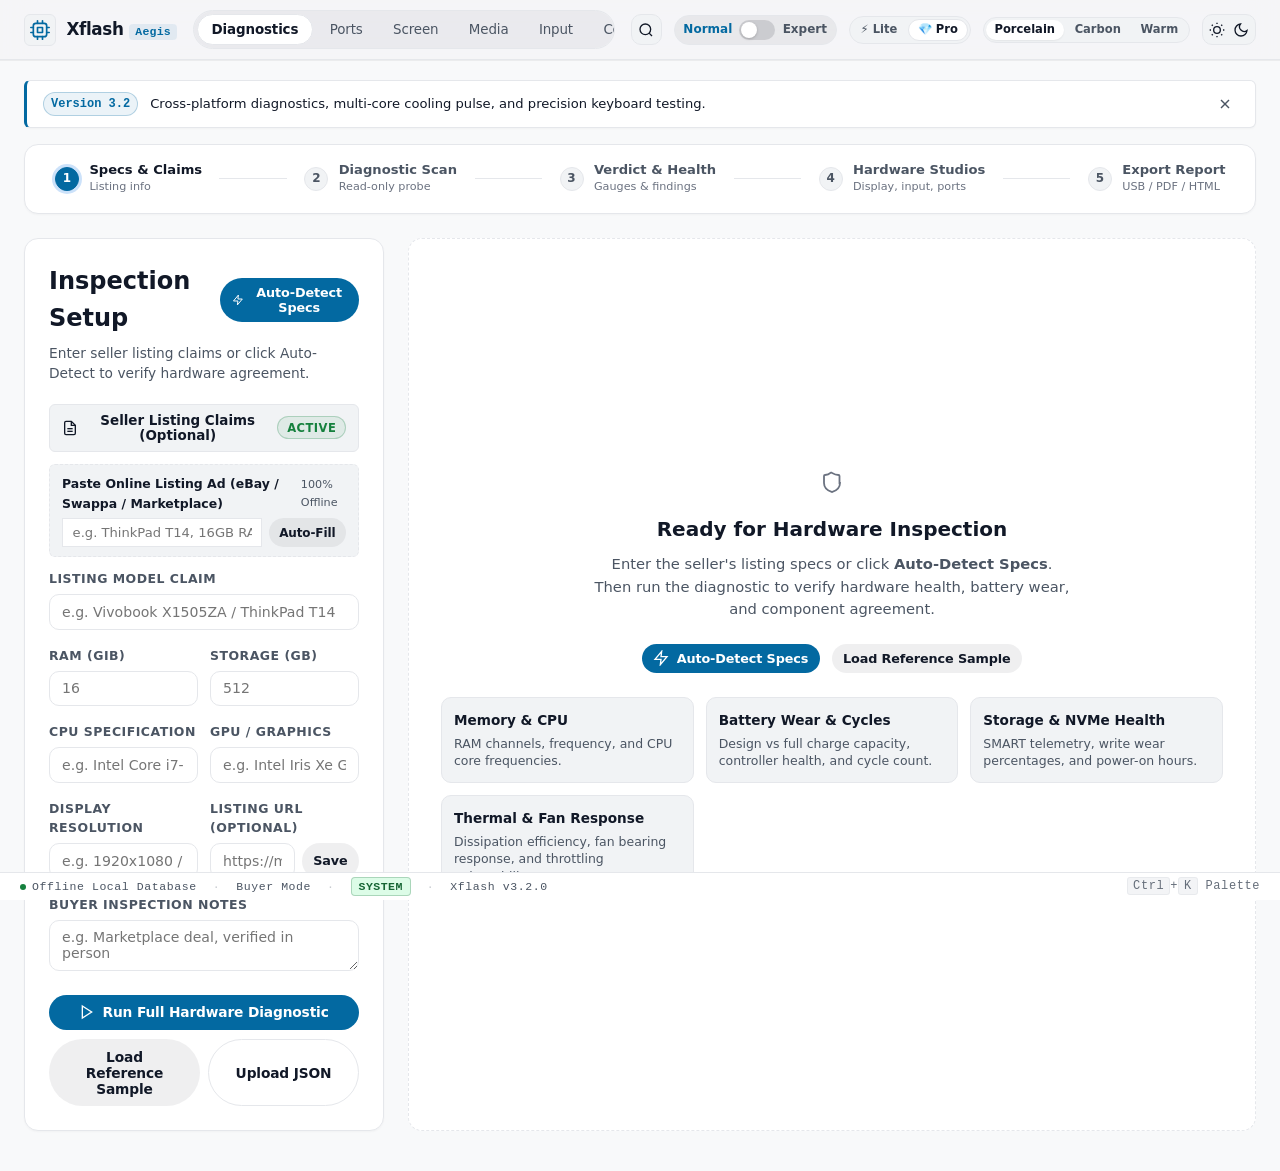
==== commit 4de76eb6: "feat(ui): add 3 curated themes, fix linux auto-detect resilience and test execution" ====
--- a/src/laptop_inspector/web/static/index.html
+++ b/src/laptop_inspector/web/static/index.html
@@ -91,6 +91,12 @@
           <div class="edition-switch-group" role="group" aria-label="Edition Switcher">
             <a href="/lite" class="edition-pill" title="Fast portable Lite Mode for buyers">⚡ Lite</a>
             <span class="edition-pill active" title="Pro Studio with full hardware diagnostics">💎 Pro</span>
+          </div>
+
+          <div class="theme-selector-group" role="group" aria-label="Visual Theme Options">
+            <button type="button" class="theme-pill" data-theme-val="light" title="Swiss Editorial (Porcelain Light)">Porcelain</button>
+            <button type="button" class="theme-pill" data-theme-val="dark" title="Studio Precision (Carbon Dark)">Carbon</button>
+            <button type="button" class="theme-pill" data-theme-val="warm" title="Warm Humanist (Ivory Paper)">Warm</button>
           </div>
 
           <button type="button" id="themeToggleBtn" class="btn btn-icon btn-sm" title="Toggle Theme (Light / Dark)" aria-label="Toggle Theme (Light / Dark)">
--- a/src/laptop_inspector/web/static/app.css
+++ b/src/laptop_inspector/web/static/app.css
@@ -142,6 +142,98 @@
   --shadow-sm: 0 1px 2px rgba(0, 0, 0, 0.3);
   --shadow-md: 0 2px 6px rgba(0, 0, 0, 0.4);
   --shadow-lg: 0 4px 16px rgba(0, 0, 0, 0.5);
+}
+
+[data-theme="warm"] {
+  --bg-primary: #fbf9f5;          /* Warm Ivory Canvas */
+  --bg-surface: #ffffff;          /* Pure Warm Card */
+  --bg-subtle: #f5f2ea;
+  --bg-subtle-hover: #ede9df;
+  --card-bg: #ffffff;
+  --border-color: #e8e3d7;
+  --border-hover: #d6cfc0;
+
+  --text-main: #201c18;          /* Warm Deep Ink */
+  --text-muted: #575148;          /* Rich Warm Gray */
+  --text-subtle: #797166;
+  --text-inverted: #faf8f5;
+
+  --primary: #c2410c;             /* Terracotta Accent */
+  --primary-hover: #9a3412;
+  --primary-subtle: rgba(194, 65, 12, 0.08);
+  --primary-border: rgba(194, 65, 12, 0.25);
+
+  --secondary: #b45309;           /* Amber */
+  --secondary-hover: #92400e;
+  --secondary-subtle: rgba(180, 83, 9, 0.08);
+  --secondary-border: rgba(180, 83, 9, 0.25);
+
+  --tertiary: #15803d;
+  --tertiary-hover: #166534;
+  --tertiary-subtle: rgba(21, 128, 61, 0.08);
+  --tertiary-border: rgba(21, 128, 61, 0.25);
+
+  --accent: #c2410c;
+  --accent-hover: #9a3412;
+
+  --severity-critical: #dc2626;
+  --severity-critical-bg: rgba(220, 38, 38, 0.08);
+  --severity-critical-border: rgba(220, 38, 38, 0.25);
+
+  --severity-high: #ea580c;
+  --severity-high-bg: rgba(234, 88, 12, 0.08);
+  --severity-high-border: rgba(234, 88, 12, 0.25);
+
+  --severity-warning: #d97706;
+  --severity-warning-bg: rgba(217, 119, 6, 0.08);
+  --severity-warning-border: rgba(217, 119, 6, 0.25);
+
+  --severity-passed: #15803d;
+  --severity-passed-bg: rgba(21, 128, 61, 0.08);
+  --severity-passed-border: rgba(21, 128, 61, 0.25);
+
+  --severity-inconclusive: #78716c;
+  --severity-inconclusive-bg: rgba(120, 113, 108, 0.08);
+  --severity-inconclusive-border: rgba(120, 113, 108, 0.22);
+
+  --shadow-sm: 0 1px 2px rgba(60, 40, 20, 0.03);
+  --shadow-md: 0 2px 6px rgba(60, 40, 20, 0.05);
+  --shadow-lg: 0 4px 16px rgba(60, 40, 20, 0.07);
+}
+
+/* 3-Way Impeccable Theme Selector */
+.theme-selector-group {
+  display: inline-flex;
+  align-items: center;
+  background-color: var(--bg-subtle);
+  border: 1px solid var(--border-color);
+  border-radius: var(--radius-pill);
+  padding: 2px;
+  gap: 2px;
+}
+
+.theme-pill {
+  padding: 0.2rem 0.55rem;
+  font-size: 0.72rem;
+  font-weight: 600;
+  border-radius: var(--radius-pill);
+  border: none;
+  background: transparent;
+  color: var(--text-muted);
+  cursor: pointer;
+  transition: all 0.15s ease;
+  line-height: 1.2;
+}
+
+.theme-pill:hover {
+  color: var(--text-main);
+}
+
+.theme-pill.active {
+  background-color: var(--bg-surface);
+  color: var(--text-main);
+  box-shadow: 0 1px 2px rgba(0, 0, 0, 0.06);
+  font-weight: 700;
 }
 
 /* ==========================================================================
